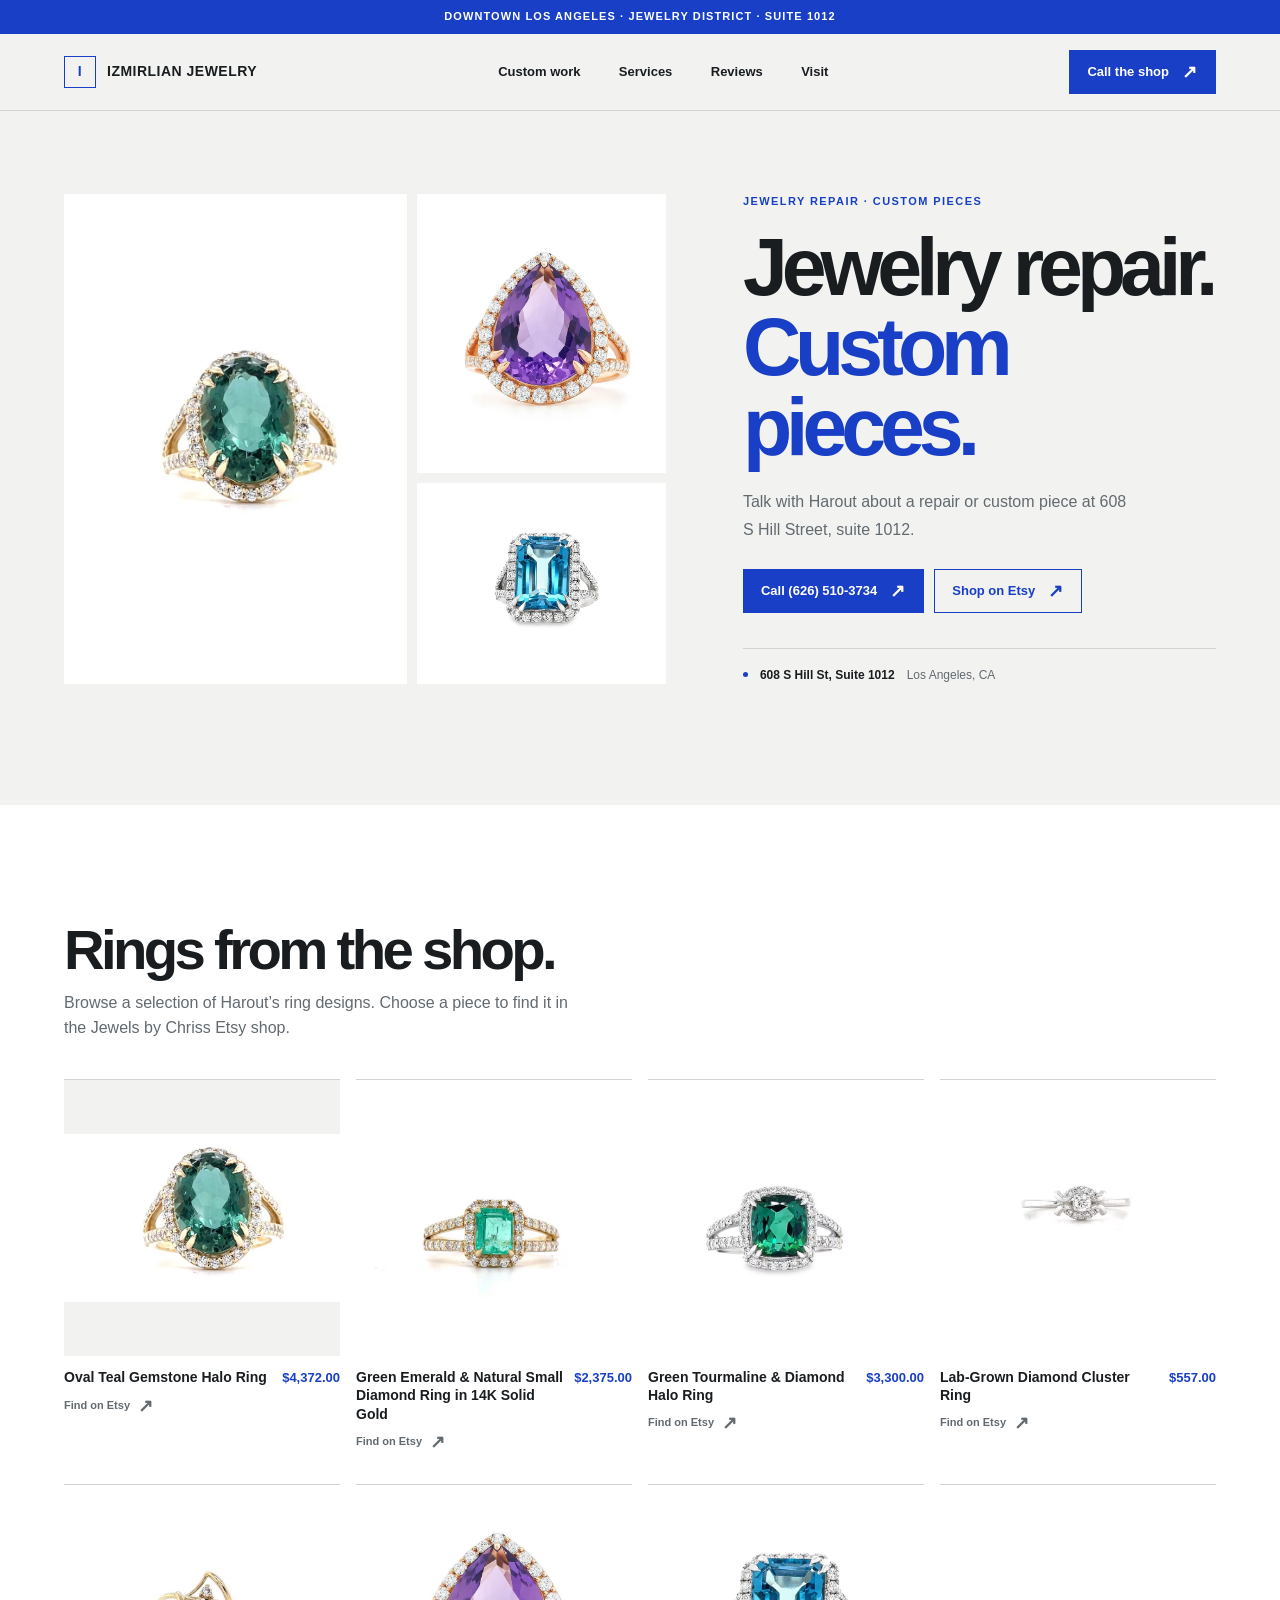
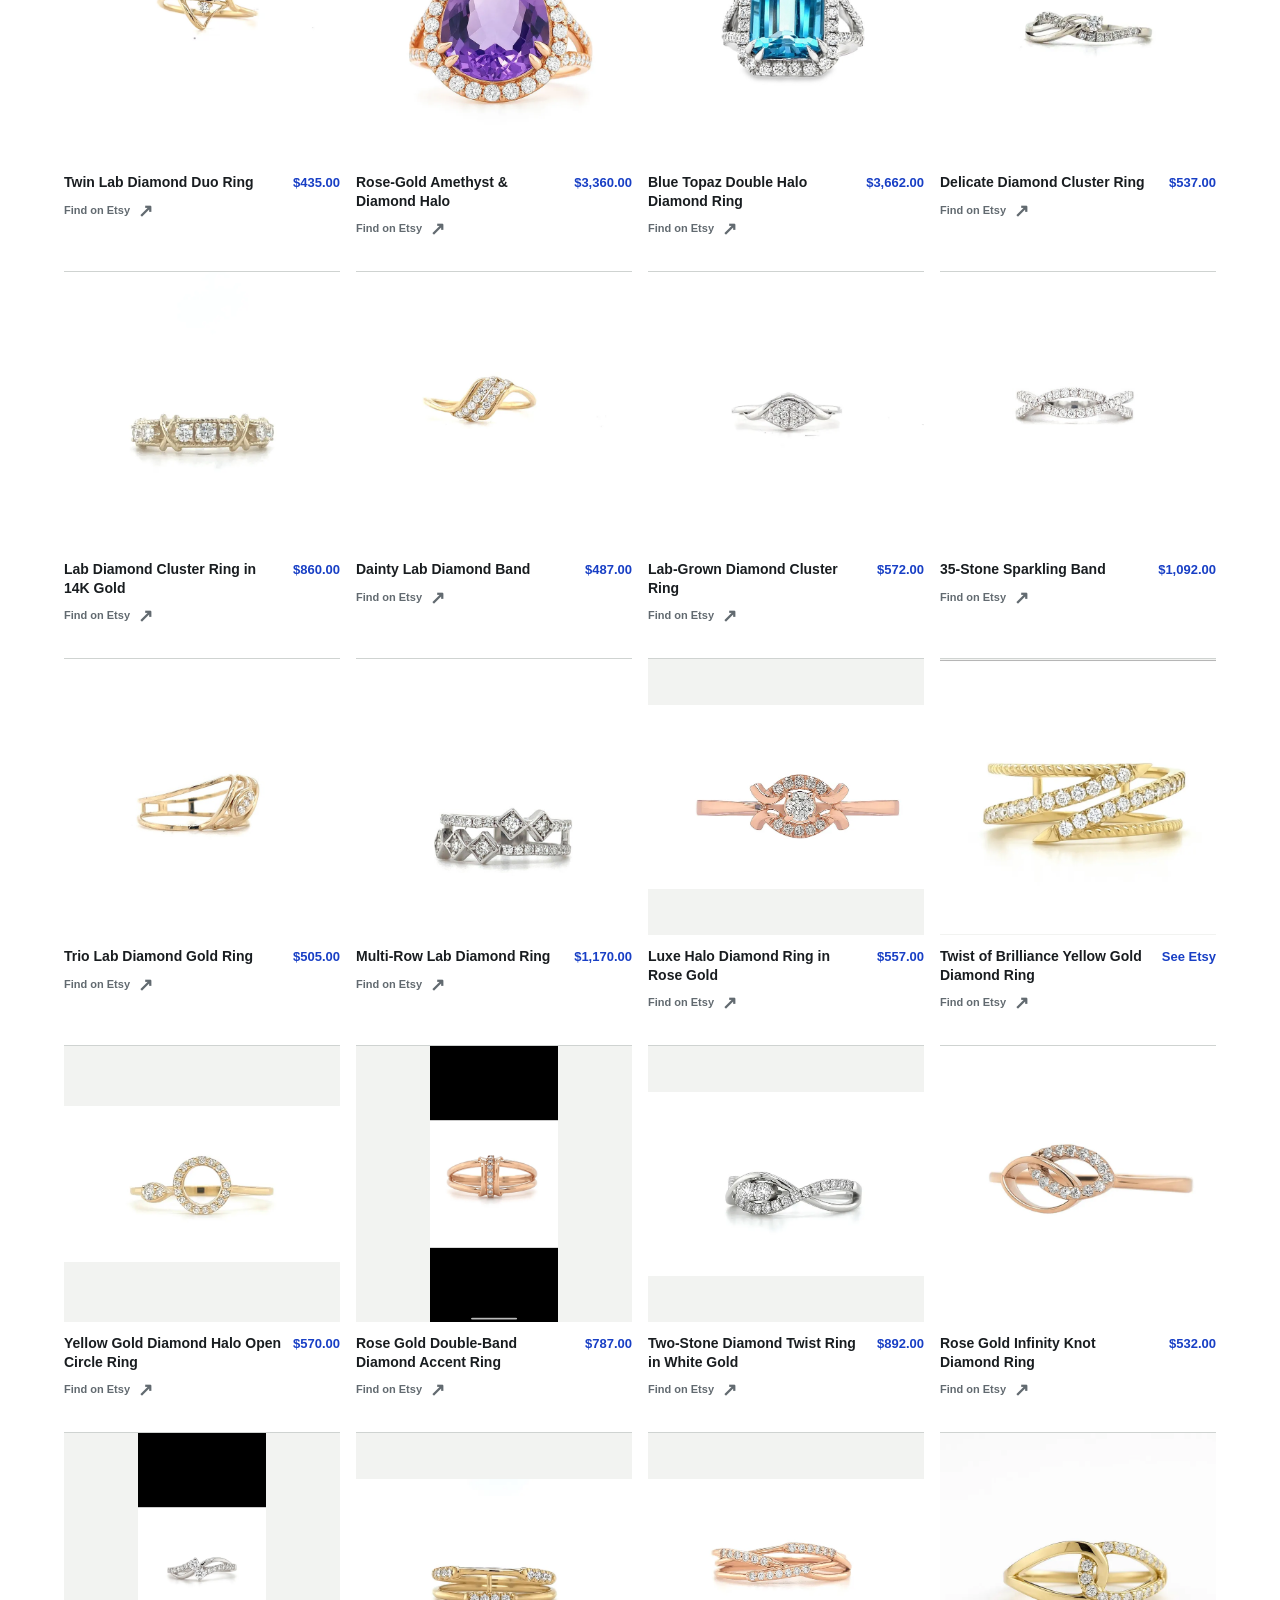
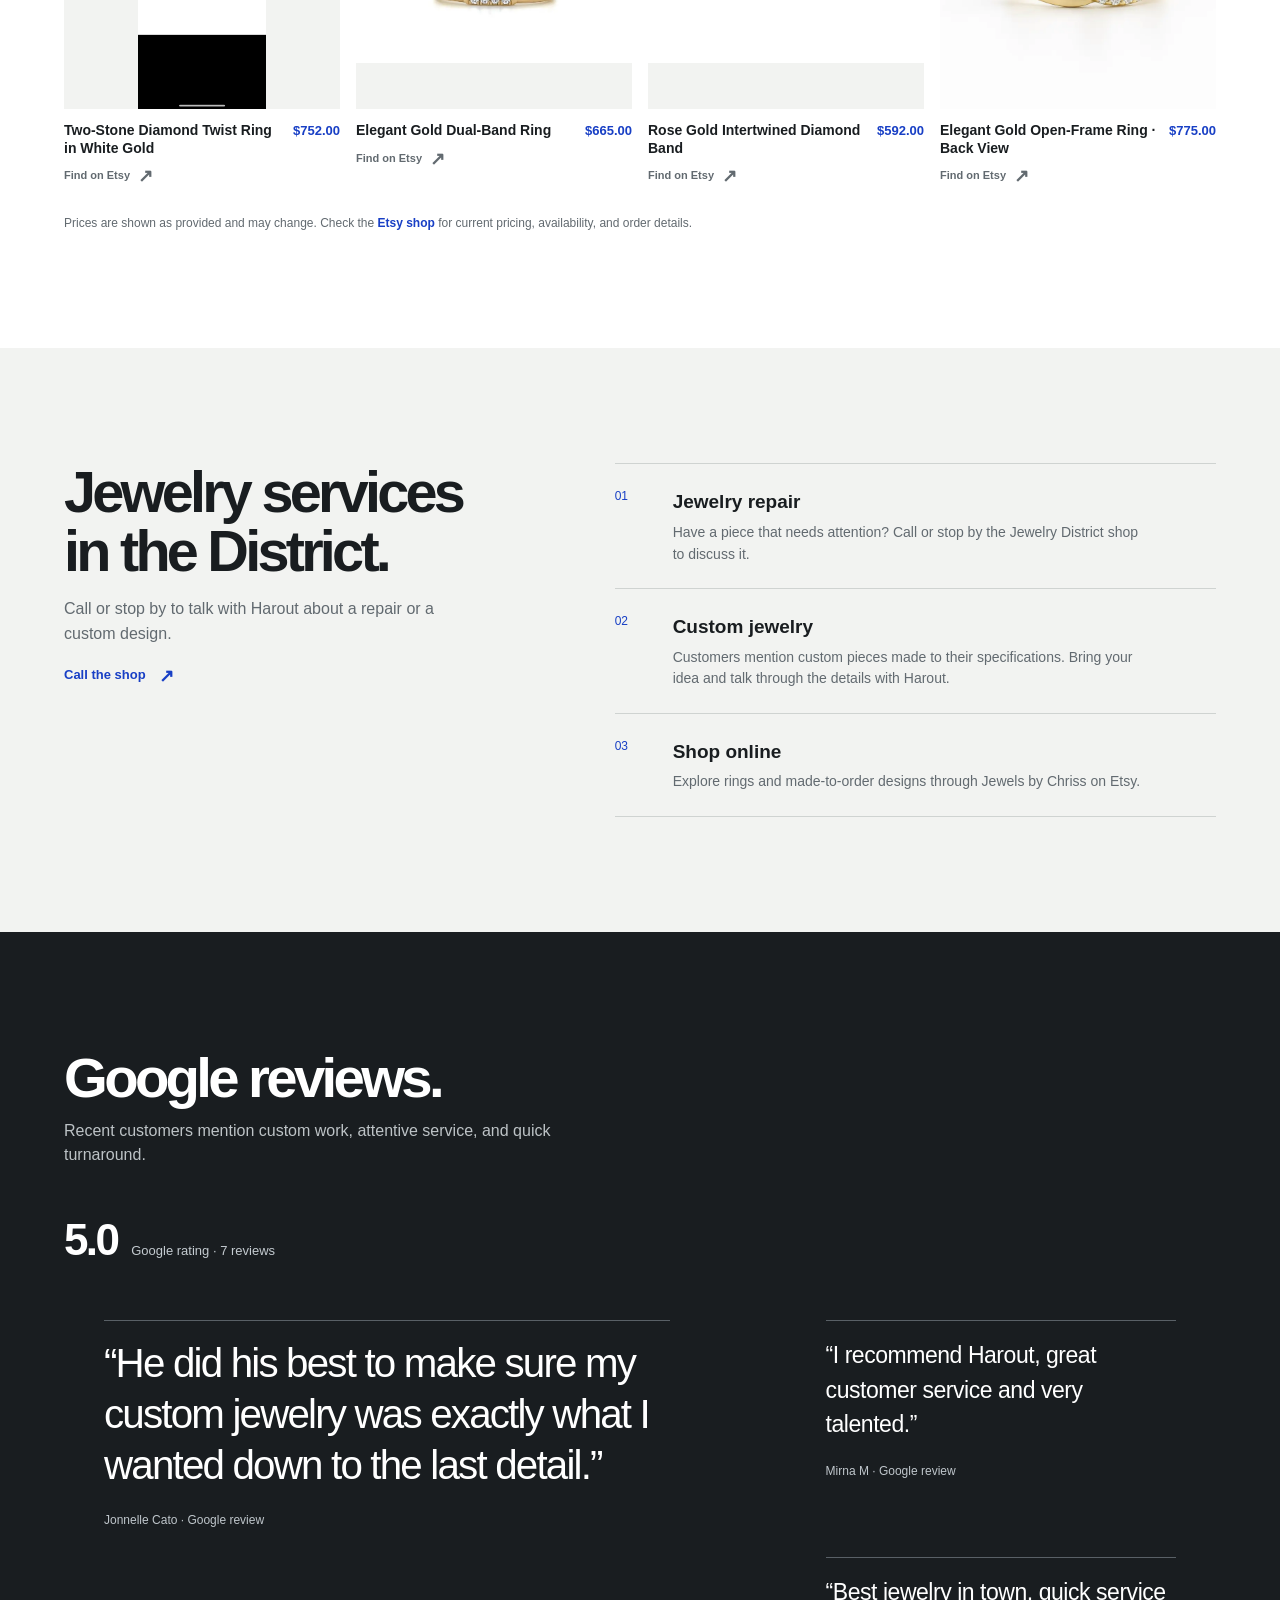
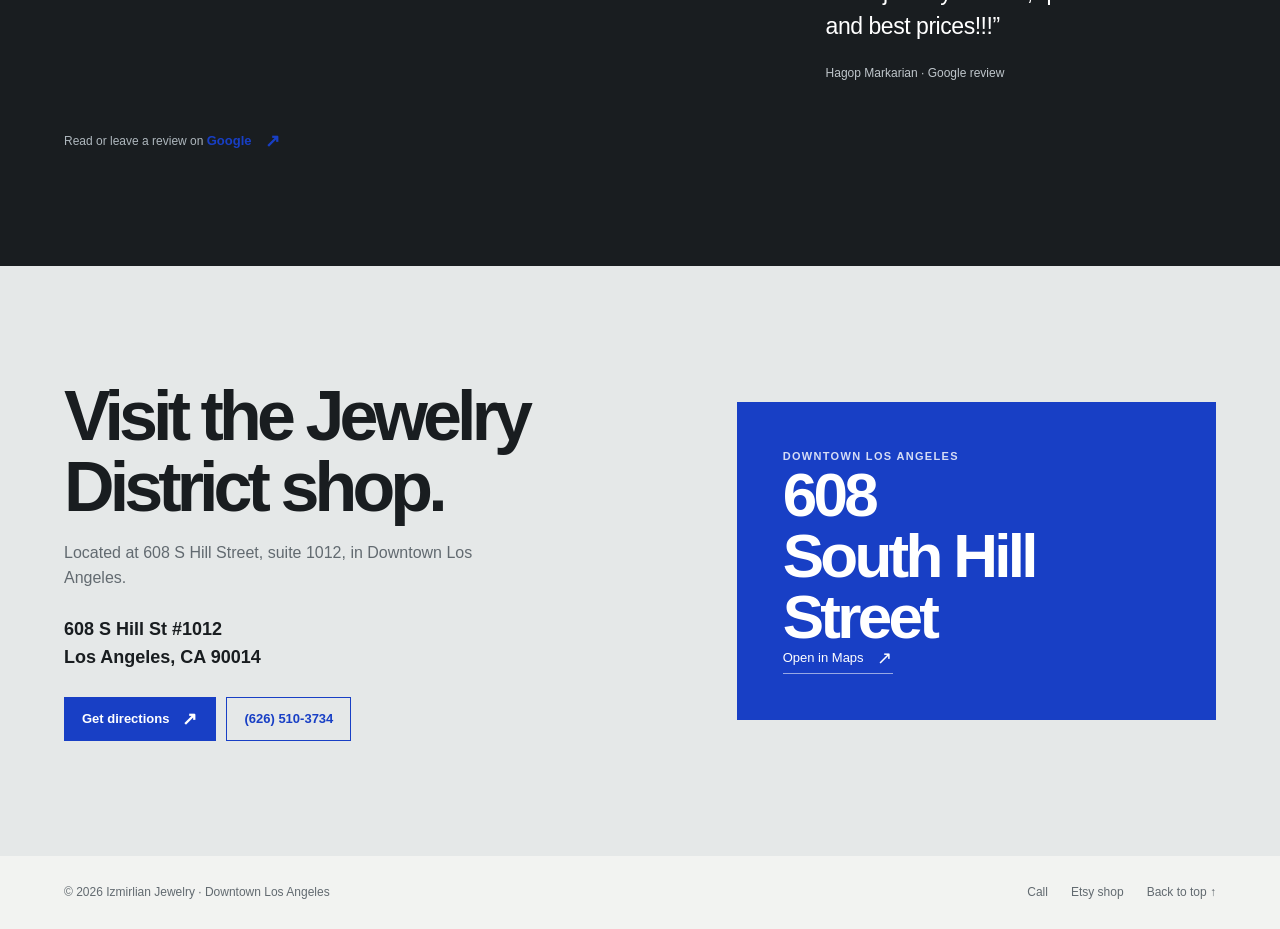
==== izmirlian-jewelry-github/index.html @ 0fe2a235 "Add files via upload" ====
<!doctype html>
<html lang="en">
<head>
  <meta charset="utf-8">
  <meta name="viewport" content="width=device-width, initial-scale=1">
  <meta name="theme-color" content="#f2f3f1">
  <meta name="description" content="Jewelry repair and custom jewelry by Izmirlian Jewelry at 608 S Hill Street in Downtown Los Angeles. Call (626) 510-3734 or shop online on Etsy.">
  <title>Izmirlian Jewelry — Downtown Los Angeles</title>
  <style>
    :root {
      color-scheme: light;
      --paper: #f2f3f1;
      --white: #fff;
      --ink: #191d20;
      --muted: #626a70;
      --line: #cfd3d1;
      --blue: #183fc5;
      --blue-dark: #102d91;
      --max: 1320px;
      --gutter: clamp(22px, 5vw, 76px);
    }
    * { box-sizing: border-box; }
    html { scroll-behavior: smooth; scroll-padding-top: 88px; }
    body { margin: 0; background: var(--paper); color: var(--ink); font: 16px/1.55 "Avenir Next", Avenir, "Segoe UI", Arial, sans-serif; -webkit-font-smoothing: antialiased; }
    img { display: block; max-width: 100%; }
    a { color: inherit; text-decoration: none; }
    a:hover { color: var(--blue); }
    :focus-visible { outline: 2px solid var(--blue); outline-offset: 4px; }
    .wrap { width: min(var(--max), calc(100% - var(--gutter) * 2)); margin-inline: auto; }
    .skip { position: absolute; z-index: 20; top: 8px; left: 8px; padding: 10px 14px; transform: translateY(-150%); background: var(--ink); color: var(--white); }
    .skip:focus { transform: translateY(0); }
    .notice { min-height: 34px; display: flex; align-items: center; justify-content: center; padding: 5px 16px; background: var(--blue); color: var(--white); text-align: center; font-size: 11px; font-weight: 650; letter-spacing: .1em; text-transform: uppercase; }
    header { position: sticky; z-index: 10; top: 0; background: rgb(242 243 241 / 96%); backdrop-filter: blur(10px); border-bottom: 1px solid var(--line); }
    .nav { min-height: 76px; display: flex; align-items: center; justify-content: space-between; gap: 24px; }
    .wordmark { display: flex; align-items: center; gap: 11px; font-size: 14px; font-weight: 750; letter-spacing: .035em; }
    .mark { width: 32px; height: 32px; display: grid; place-items: center; border: 1px solid var(--blue); color: var(--blue); font-size: 14px; font-weight: 600; }
    nav { display: flex; align-items: center; gap: clamp(18px, 3vw, 40px); font-size: 13px; font-weight: 550; }
    .nav-cta, .button { min-height: 44px; display: inline-flex; align-items: center; justify-content: center; gap: 12px; padding: 11px 17px; border: 1px solid var(--blue); color: var(--white); background: var(--blue); font-size: 13px; font-weight: 650; transition: background-color .16s ease, color .16s ease; }
    .nav-cta:hover, .button:hover { color: var(--white); background: var(--blue-dark); border-color: var(--blue-dark); }
    .button.light { color: var(--blue); background: transparent; }
    .button.light:hover { color: var(--white); background: var(--blue); }
    .arrow { width: 17px; height: 17px; display: inline-grid; place-items: center; font-size: 18px; line-height: 1; }
    main { overflow: clip; }
    .hero { padding-block: clamp(34px, 5vw, 72px) clamp(64px, 8vw, 112px); }
    .hero-grid { display: grid; grid-template-columns: minmax(0, 1.12fr) minmax(330px, .88fr); gap: clamp(26px, 6vw, 86px); align-items: center; }
    .hero-art { min-height: 490px; position: relative; display: grid; grid-template-columns: 1.16fr .84fr; grid-template-rows: 1fr .72fr; gap: 10px; }
    .hero-art figure { min-width: 0; min-height: 0; margin: 0; overflow: hidden; background: var(--white); }
    .hero-art .hero-main { grid-row: 1 / 3; }
    .hero-art img { width: 100%; height: 100%; object-fit: cover; }
    .hero-art img { object-fit: contain; }
    .hero-art .hero-main img { object-position: center; }
    .hero-art .detail img, .hero-art .alternate img { object-position: center; }
    .hero-copy { max-width: 510px; padding-block: 18px; }
    .eyebrow { margin: 0 0 18px; color: var(--blue); font-size: 11px; font-weight: 700; letter-spacing: .13em; text-transform: uppercase; }
    h1, h2, h3, p { margin-top: 0; }
    h1 { max-width: 520px; margin-bottom: 20px; font-size: clamp(47px, 6.3vw, 86px); font-weight: 620; letter-spacing: -.075em; line-height: .99; }
    h1 span { color: var(--blue); }
    .hero-copy > p:not(.eyebrow) { max-width: 390px; margin-bottom: 25px; color: var(--muted); font-size: 16px; line-height: 1.75; }
    .hero-actions { display: flex; flex-wrap: wrap; gap: 10px; }
    .hero-place { display: flex; align-items: center; gap: 12px; margin-top: 35px; padding-top: 17px; border-top: 1px solid var(--line); color: var(--muted); font-size: 12px; }
    .hero-place strong { color: var(--ink); font-weight: 650; }
    .hero-place .dot { width: 5px; height: 5px; flex: 0 0 5px; border-radius: 50%; background: var(--blue); }
    section { padding-block: clamp(68px, 9vw, 120px); }
    .work { background: var(--white); }
    .section-heading { max-width: 720px; margin-bottom: 38px; }
    .section-heading h2 { margin-bottom: 12px; font-size: clamp(34px, 4.4vw, 58px); font-weight: 600; letter-spacing: -.065em; line-height: 1.05; }
    .section-heading p { max-width: 510px; margin: 0; color: var(--muted); }
    .product-grid { display: grid; grid-template-columns: repeat(4, minmax(0, 1fr)); column-gap: 16px; row-gap: 34px; }
    .product-card { min-width: 0; display: flex; flex-direction: column; border-top: 1px solid var(--line); }
    .product-photo { display: block; aspect-ratio: 1; overflow: hidden; background: var(--paper); }
    .product-photo img { width: 100%; height: 100%; object-fit: contain; transition: transform .22s ease; }
    .product-card:hover .product-photo img { transform: scale(1.035); }
    .product-meta { display: flex; align-items: flex-start; justify-content: space-between; gap: 10px; padding-top: 12px; }
    .product-name { max-width: 250px; margin: 0; font-size: 14px; font-weight: 620; line-height: 1.35; }
    .product-price { flex: 0 0 auto; color: var(--blue); font-size: 13px; font-weight: 700; font-variant-numeric: tabular-nums; }
    .product-link { display: inline-flex; align-items: center; gap: 7px; align-self: flex-start; margin-top: 9px; color: var(--muted); font-size: 11px; font-weight: 650; }
    .product-link:hover { color: var(--blue); }
    .catalog-note { margin: 30px 0 0; color: var(--muted); font-size: 12px; }
    .catalog-note a { color: var(--blue); font-weight: 650; }
    .text-arrow { display: inline-flex; align-items: center; gap: 12px; color: var(--blue); font-size: 13px; font-weight: 700; }
    .text-arrow:hover { color: var(--blue-dark); }
    .services { display: grid; grid-template-columns: .84fr 1.16fr; gap: clamp(38px, 9vw, 130px); }
    .services h2 { max-width: 430px; margin-bottom: 16px; font-size: clamp(36px, 4.5vw, 60px); font-weight: 600; letter-spacing: -.065em; line-height: 1.02; }
    .services-intro p { max-width: 390px; color: var(--muted); }
    .service-rows { border-top: 1px solid var(--line); }
    .service-row { display: grid; grid-template-columns: 38px 1fr; gap: 20px; padding: 23px 0; border-bottom: 1px solid var(--line); }
    .service-row .index { color: var(--blue); font-variant-numeric: tabular-nums; font-size: 12px; }
    .service-row h3 { margin-bottom: 5px; font-size: 19px; font-weight: 650; }
    .service-row p { max-width: 480px; margin: 0; color: var(--muted); font-size: 14px; }
    .reviews { color: var(--white); background: var(--ink); }
    .reviews .section-heading h2 { max-width: 540px; }
    .reviews .section-heading p { color: #bdc3c6; }
    .rating { display: flex; align-items: baseline; gap: 14px; margin-bottom: 30px; }
    .rating strong { color: #fff; font-size: 44px; font-weight: 600; letter-spacing: -.06em; }
    .rating span { color: #c4cbd0; font-size: 13px; }
    .review-grid { display: grid; grid-template-columns: 1.2fr .8fr; gap: 42px 76px; }
    .review { padding-top: 17px; border-top: 1px solid #596066; }
    .review:first-child { grid-row: span 2; }
    .review blockquote { margin: 0 0 16px; font-size: clamp(18px, 2vw, 23px); letter-spacing: -.02em; line-height: 1.5; }
    .review:first-child blockquote { max-width: 600px; font-size: clamp(24px, 3.15vw, 42px); letter-spacing: -.045em; line-height: 1.26; }
    .review cite { color: #bfc6cb; font-size: 12px; font-style: normal; }
    .review-source { margin: 30px 0 0; color: #aeb7bd; font-size: 12px; }
    .visit { background: #e5e8e8; }
    .visit-grid { display: grid; grid-template-columns: 1fr .88fr; gap: clamp(40px, 10vw, 140px); align-items: center; }
    .visit h2 { max-width: 520px; margin-bottom: 19px; font-size: clamp(38px, 5.5vw, 70px); font-weight: 600; letter-spacing: -.07em; line-height: 1.01; }
    .visit p { max-width: 420px; color: var(--muted); }
    address { margin: 25px 0; font-size: 18px; font-style: normal; font-weight: 620; line-height: 1.55; }
    .visit-links { display: flex; flex-wrap: wrap; gap: 10px; }
    .address-art { min-height: 300px; display: flex; flex-direction: column; justify-content: space-between; padding: clamp(25px, 4vw, 46px); color: var(--white); background: var(--blue); }
    .address-art .street { margin: 0; color: rgb(255 255 255 / 82%); font-size: 11px; font-weight: 650; letter-spacing: .12em; text-transform: uppercase; }
    .address-art strong { display: block; max-width: 380px; font-size: clamp(38px, 5vw, 62px); font-weight: 560; letter-spacing: -.06em; line-height: .98; }
    .address-art a { align-self: flex-start; display: inline-flex; gap: 12px; align-items: center; padding-bottom: 5px; border-bottom: 1px solid rgb(255 255 255 / 55%); font-size: 13px; }
    footer { padding-block: 27px calc(27px + env(safe-area-inset-bottom)); color: var(--muted); font-size: 12px; }
    .footer-row { display: flex; align-items: center; justify-content: space-between; gap: 20px; }
    .footer-row p { margin: 0; }
    .footer-links { display: flex; gap: 23px; }
    .mobilebar { display: none; }
    @media (max-width: 850px) {
      .hero-grid { grid-template-columns: 1fr .86fr; gap: 28px; }
      .hero-art { min-height: 420px; }
      .product-grid { grid-template-columns: repeat(3, minmax(0, 1fr)); gap: 27px 13px; }
      .review-grid { gap: 32px; }
    }
    @media (max-width: 680px) {
      html { scroll-padding-top: 68px; }
      .notice { min-height: 31px; font-size: 9px; letter-spacing: .08em; }
      .nav { min-height: 64px; }
      nav { display: none; }
      .nav-cta { min-height: 40px; padding: 9px 12px; font-size: 12px; }
      .hero { padding-top: 25px; padding-bottom: 68px; }
      .hero-grid { grid-template-columns: 1fr; gap: 27px; }
      .hero-art { min-height: 390px; order: 2; }
      .hero-copy { max-width: none; order: 1; padding: 0; }
      .eyebrow { margin-bottom: 13px; }
      h1 { max-width: 500px; margin-bottom: 14px; font-size: clamp(46px, 12vw, 68px); }
      .hero-copy > p:not(.eyebrow) { margin-bottom: 18px; font-size: 15px; }
      .hero-place { margin-top: 22px; }
      section { padding-block: 67px; }
      .section-heading { margin-bottom: 27px; }
      .section-heading h2 { font-size: 38px; }
      .product-grid { grid-template-columns: repeat(2, minmax(0, 1fr)); gap: 24px 10px; }
      .product-name { font-size: 12px; }
      .product-price { font-size: 12px; }
      .services, .visit-grid { grid-template-columns: 1fr; gap: 28px; }
      .services h2 { font-size: 42px; }
      .service-row { padding-block: 18px; }
      .review-grid { grid-template-columns: 1fr; gap: 24px; }
      .review:first-child { grid-row: auto; }
      .review:first-child blockquote { font-size: 30px; }
      .rating { margin-bottom: 23px; }
      .address-art { min-height: 245px; }
      .address-art strong { font-size: 46px; }
      .footer-row { align-items: flex-start; flex-direction: column; gap: 16px; }
      .mobilebar { position: fixed; z-index: 15; right: 0; bottom: 0; left: 0; display: grid; grid-template-columns: 1fr 1fr; gap: 8px; padding: 9px 12px calc(9px + env(safe-area-inset-bottom)); border-top: 1px solid var(--line); background: var(--paper); }
      .mobilebar .button { width: 100%; min-height: 44px; padding: 9px 10px; }
      footer { padding-bottom: 91px; }
    }
    @media (prefers-reduced-motion: reduce) {
      html { scroll-behavior: auto; }
      *, *::before, *::after { scroll-behavior: auto !important; transition-duration: .01ms !important; }
    }
  </style>
</head>
<body>
  <a class="skip" href="#main">Skip to content</a>
  <div class="notice">Downtown Los Angeles · Jewelry District · Suite 1012</div>
  <header>
    <div class="wrap nav">
      <a class="wordmark" href="#top" aria-label="Izmirlian Jewelry home"><span class="mark" aria-hidden="true">I</span><span>IZMIRLIAN JEWELRY</span></a>
      <nav aria-label="Main navigation"><a href="#work">Custom work</a><a href="#services">Services</a><a href="#reviews">Reviews</a><a href="#visit">Visit</a></nav>
      <a class="nav-cta" href="tel:+16265103734">Call the shop <span class="arrow" aria-hidden="true">↗</span></a>
    </div>
  </header>
  <main id="main">
    <div id="top"></div>
    <section class="hero" aria-labelledby="hero-title">
      <div class="wrap hero-grid">
        <div class="hero-art" aria-label="Selected rings from the shop">
          <figure class="hero-main"><img src="assets/products/01-oval-teal-gemstone-halo-ring.avif" alt="Oval teal gemstone halo ring" fetchpriority="high"></figure>
          <figure class="detail"><img src="assets/products/06-rose-gold-amethyst-diamond-halo.webp" alt="Rose-gold amethyst and diamond halo ring" loading="lazy"></figure>
          <figure class="alternate"><img src="assets/products/07-blue-topaz-double-halo-diamond-ring.jpg" alt="Blue topaz double halo diamond ring in 14K gold" loading="lazy"></figure>
        </div>
        <div class="hero-copy">
          <p class="eyebrow">Jewelry repair · Custom pieces</p>
          <h1 id="hero-title">Jewelry repair.<br><span>Custom pieces.</span></h1>
          <p>Talk with Harout about a repair or custom piece at 608 S Hill Street, suite 1012.</p>
          <div class="hero-actions"><a class="button" href="tel:+16265103734">Call (626) 510-3734 <span class="arrow" aria-hidden="true">↗</span></a><a class="button light" href="https://www.etsy.com/shop/jewelsbychriss/?etsrc=sdt" target="_blank" rel="noopener">Shop on Etsy <span class="arrow" aria-hidden="true">↗</span></a></div>
          <div class="hero-place"><span class="dot" aria-hidden="true"></span><strong>608 S Hill St, Suite 1012</strong><span>Los Angeles, CA</span></div>
        </div>
      </div>
    </section>
    <section class="work" id="work" aria-labelledby="work-title">
      <div class="wrap">
        <div class="section-heading"><h2 id="work-title">Rings from the shop.</h2><p>Browse a selection of Harout’s ring designs. Choose a piece to find it in the Jewels by Chriss Etsy shop.</p></div>
        <div class="product-grid">
          <article class="product-card"><a class="product-photo" href="https://www.etsy.com/shop/jewelsbychriss?search_query=Oval+Teal+Gemstone+Halo+Ring" target="_blank" rel="noopener"><img src="assets/products/01-oval-teal-gemstone-halo-ring.avif" alt="Oval teal gemstone halo ring" loading="lazy"></a><div class="product-meta"><h3 class="product-name">Oval Teal Gemstone Halo Ring</h3><span class="product-price">$4,372.00</span></div><a class="product-link" href="https://www.etsy.com/shop/jewelsbychriss?search_query=Oval+Teal+Gemstone+Halo+Ring" target="_blank" rel="noopener">Find on Etsy <span class="arrow" aria-hidden="true">↗</span></a></article>
          <article class="product-card"><a class="product-photo" href="https://www.etsy.com/shop/jewelsbychriss?search_query=Green+Emerald+Natural+Diamond+14K+Solid+Gold" target="_blank" rel="noopener"><img src="assets/products/02-green-emerald-natural-diamond-ring.avif" alt="Green emerald and natural small diamond ring in 14K solid gold" loading="lazy"></a><div class="product-meta"><h3 class="product-name">Green Emerald &amp; Natural Small Diamond Ring in 14K Solid Gold</h3><span class="product-price">$2,375.00</span></div><a class="product-link" href="https://www.etsy.com/shop/jewelsbychriss?search_query=Green+Emerald+Natural+Diamond+14K+Solid+Gold" target="_blank" rel="noopener">Find on Etsy <span class="arrow" aria-hidden="true">↗</span></a></article>
          <article class="product-card"><a class="product-photo" href="https://www.etsy.com/shop/jewelsbychriss?search_query=Green+Tourmaline+Diamond+Halo+14K+Gold" target="_blank" rel="noopener"><img src="assets/products/03-green-tourmaline-diamond-halo-ring.avif" alt="Green tourmaline and diamond halo ring in 14K gold" loading="lazy"></a><div class="product-meta"><h3 class="product-name">Green Tourmaline &amp; Diamond Halo Ring</h3><span class="product-price">$3,300.00</span></div><a class="product-link" href="https://www.etsy.com/shop/jewelsbychriss?search_query=Green+Tourmaline+Diamond+Halo+14K+Gold" target="_blank" rel="noopener">Find on Etsy <span class="arrow" aria-hidden="true">↗</span></a></article>
          <article class="product-card"><a class="product-photo" href="https://www.etsy.com/shop/jewelsbychriss?search_query=Lab-Grown+Diamond+Cluster+Ring+White+Gold+557" target="_blank" rel="noopener"><img src="assets/products/04-lab-grown-cluster-white-gold-557.avif" alt="Lab-grown diamond cluster ring in 14K white gold" loading="lazy"></a><div class="product-meta"><h3 class="product-name">Lab-Grown Diamond Cluster Ring</h3><span class="product-price">$557.00</span></div><a class="product-link" href="https://www.etsy.com/shop/jewelsbychriss?search_query=Lab-Grown+Diamond+Cluster+Ring+White+Gold+557" target="_blank" rel="noopener">Find on Etsy <span class="arrow" aria-hidden="true">↗</span></a></article>
          <article class="product-card"><a class="product-photo" href="https://www.etsy.com/shop/jewelsbychriss?search_query=Twin+Lab+Diamond+Duo+Ring" target="_blank" rel="noopener"><img src="assets/products/05-twin-lab-diamond-duo-ring.avif" alt="Twin lab diamond duo ring" loading="lazy"></a><div class="product-meta"><h3 class="product-name">Twin Lab Diamond Duo Ring</h3><span class="product-price">$435.00</span></div><a class="product-link" href="https://www.etsy.com/shop/jewelsbychriss?search_query=Twin+Lab+Diamond+Duo+Ring" target="_blank" rel="noopener">Find on Etsy <span class="arrow" aria-hidden="true">↗</span></a></article>
          <article class="product-card"><a class="product-photo" href="https://www.etsy.com/shop/jewelsbychriss?search_query=Rose+Gold+Amethyst+Diamond+Halo+Ring" target="_blank" rel="noopener"><img src="assets/products/06-rose-gold-amethyst-diamond-halo.webp" alt="14K rose-gold amethyst and diamond halo ring" loading="lazy"></a><div class="product-meta"><h3 class="product-name">Rose-Gold Amethyst &amp; Diamond Halo</h3><span class="product-price">$3,360.00</span></div><a class="product-link" href="https://www.etsy.com/shop/jewelsbychriss?search_query=Rose+Gold+Amethyst+Diamond+Halo+Ring" target="_blank" rel="noopener">Find on Etsy <span class="arrow" aria-hidden="true">↗</span></a></article>
          <article class="product-card"><a class="product-photo" href="https://www.etsy.com/shop/jewelsbychriss?search_query=Blue+Topaz+Double+Halo+Diamond+Ring+14K+Gold" target="_blank" rel="noopener"><img src="assets/products/07-blue-topaz-double-halo-diamond-ring.jpg" alt="Blue topaz double halo diamond ring in 14K gold" loading="lazy"></a><div class="product-meta"><h3 class="product-name">Blue Topaz Double Halo Diamond Ring</h3><span class="product-price">$3,662.00</span></div><a class="product-link" href="https://www.etsy.com/shop/jewelsbychriss?search_query=Blue+Topaz+Double+Halo+Diamond+Ring+14K+Gold" target="_blank" rel="noopener">Find on Etsy <span class="arrow" aria-hidden="true">↗</span></a></article>
          <article class="product-card"><a class="product-photo" href="https://www.etsy.com/shop/jewelsbychriss?search_query=Delicate+Diamond+Cluster+Ring+14K+White+Gold" target="_blank" rel="noopener"><img src="assets/products/08-delicate-diamond-cluster-white-gold.webp" alt="Delicate diamond cluster ring in 14K white gold" loading="lazy"></a><div class="product-meta"><h3 class="product-name">Delicate Diamond Cluster Ring</h3><span class="product-price">$537.00</span></div><a class="product-link" href="https://www.etsy.com/shop/jewelsbychriss?search_query=Delicate+Diamond+Cluster+Ring+14K+White+Gold" target="_blank" rel="noopener">Find on Etsy <span class="arrow" aria-hidden="true">↗</span></a></article>
          <article class="product-card"><a class="product-photo" href="https://www.etsy.com/shop/jewelsbychriss?search_query=Lab+Diamond+Cluster+Ring+14K+Gold+860" target="_blank" rel="noopener"><img src="assets/products/09-lab-diamond-cluster-14k-gold.webp" alt="Lab diamond cluster ring in 14K gold" loading="lazy"></a><div class="product-meta"><h3 class="product-name">Lab Diamond Cluster Ring in 14K Gold</h3><span class="product-price">$860.00</span></div><a class="product-link" href="https://www.etsy.com/shop/jewelsbychriss?search_query=Lab+Diamond+Cluster+Ring+14K+Gold+860" target="_blank" rel="noopener">Find on Etsy <span class="arrow" aria-hidden="true">↗</span></a></article>
          <article class="product-card"><a class="product-photo" href="https://www.etsy.com/shop/jewelsbychriss?search_query=Dainty+Lab+Diamond+Band+14K+Gold" target="_blank" rel="noopener"><img src="assets/products/10-dainty-lab-diamond-band.webp" alt="Dainty lab diamond band in 14K gold" loading="lazy"></a><div class="product-meta"><h3 class="product-name">Dainty Lab Diamond Band</h3><span class="product-price">$487.00</span></div><a class="product-link" href="https://www.etsy.com/shop/jewelsbychriss?search_query=Dainty+Lab+Diamond+Band+14K+Gold" target="_blank" rel="noopener">Find on Etsy <span class="arrow" aria-hidden="true">↗</span></a></article>
          <article class="product-card"><a class="product-photo" href="https://www.etsy.com/shop/jewelsbychriss?search_query=Lab-Grown+Diamond+Cluster+Ring+White+Gold+572" target="_blank" rel="noopener"><img src="assets/products/11-lab-grown-cluster-white-gold-572.webp" alt="Lab-grown diamond cluster ring in 14K white gold" loading="lazy"></a><div class="product-meta"><h3 class="product-name">Lab-Grown Diamond Cluster Ring</h3><span class="product-price">$572.00</span></div><a class="product-link" href="https://www.etsy.com/shop/jewelsbychriss?search_query=Lab-Grown+Diamond+Cluster+Ring+White+Gold+572" target="_blank" rel="noopener">Find on Etsy <span class="arrow" aria-hidden="true">↗</span></a></article>
          <article class="product-card"><a class="product-photo" href="https://www.etsy.com/shop/jewelsbychriss?search_query=35-Stone+Sparkling+Band+14K+White+Gold" target="_blank" rel="noopener"><img src="assets/products/12-35-stone-sparkling-band-white-gold.jpg" alt="35-stone sparkling band in 14K white gold" loading="lazy"></a><div class="product-meta"><h3 class="product-name">35-Stone Sparkling Band</h3><span class="product-price">$1,092.00</span></div><a class="product-link" href="https://www.etsy.com/shop/jewelsbychriss?search_query=35-Stone+Sparkling+Band+14K+White+Gold" target="_blank" rel="noopener">Find on Etsy <span class="arrow" aria-hidden="true">↗</span></a></article>
          <article class="product-card"><a class="product-photo" href="https://www.etsy.com/shop/jewelsbychriss?search_query=Trio+Lab+Diamond+Gold+Ring" target="_blank" rel="noopener"><img src="assets/products/13-trio-lab-diamond-gold-ring.jpg" alt="Trio lab diamond gold ring" loading="lazy"></a><div class="product-meta"><h3 class="product-name">Trio Lab Diamond Gold Ring</h3><span class="product-price">$505.00</span></div><a class="product-link" href="https://www.etsy.com/shop/jewelsbychriss?search_query=Trio+Lab+Diamond+Gold+Ring" target="_blank" rel="noopener">Find on Etsy <span class="arrow" aria-hidden="true">↗</span></a></article>
          <article class="product-card"><a class="product-photo" href="https://www.etsy.com/shop/jewelsbychriss?search_query=Multi-Row+Lab+Diamond+Ring+14K+White+Gold" target="_blank" rel="noopener"><img src="assets/products/14-multi-row-lab-diamond-white-gold.jpg" alt="Multi-row lab diamond ring in 14K white gold" loading="lazy"></a><div class="product-meta"><h3 class="product-name">Multi-Row Lab Diamond Ring</h3><span class="product-price">$1,170.00</span></div><a class="product-link" href="https://www.etsy.com/shop/jewelsbychriss?search_query=Multi-Row+Lab+Diamond+Ring+14K+White+Gold" target="_blank" rel="noopener">Find on Etsy <span class="arrow" aria-hidden="true">↗</span></a></article>
          <article class="product-card"><a class="product-photo" href="https://www.etsy.com/shop/jewelsbychriss?search_query=Luxe+Halo+Diamond+Ring+Rose+Gold" target="_blank" rel="noopener"><img src="assets/products/15-luxe-halo-diamond-rose-gold.webp" alt="Luxe halo diamond ring in rose gold" loading="lazy"></a><div class="product-meta"><h3 class="product-name">Luxe Halo Diamond Ring in Rose Gold</h3><span class="product-price">$557.00</span></div><a class="product-link" href="https://www.etsy.com/shop/jewelsbychriss?search_query=Luxe+Halo+Diamond+Ring+Rose+Gold" target="_blank" rel="noopener">Find on Etsy <span class="arrow" aria-hidden="true">↗</span></a></article>
          <article class="product-card"><a class="product-photo" href="https://www.etsy.com/shop/jewelsbychriss?search_query=Twist+of+Brilliance+Yellow+Gold+Diamond+Ring" target="_blank" rel="noopener"><img src="assets/products/16-twist-of-brilliance-yellow-gold.webp" alt="Twist of Brilliance yellow gold diamond ring" loading="lazy"></a><div class="product-meta"><h3 class="product-name">Twist of Brilliance Yellow Gold Diamond Ring</h3><span class="product-price">See Etsy</span></div><a class="product-link" href="https://www.etsy.com/shop/jewelsbychriss?search_query=Twist+of+Brilliance+Yellow+Gold+Diamond+Ring" target="_blank" rel="noopener">Find on Etsy <span class="arrow" aria-hidden="true">↗</span></a></article>
          <article class="product-card"><a class="product-photo" href="https://www.etsy.com/shop/jewelsbychriss?search_query=Yellow+Gold+Diamond+Halo+Open+Circle+Ring" target="_blank" rel="noopener"><img src="assets/products/17-yellow-gold-halo-open-circle.webp" alt="Yellow gold diamond halo open circle ring" loading="lazy"></a><div class="product-meta"><h3 class="product-name">Yellow Gold Diamond Halo Open Circle Ring</h3><span class="product-price">$570.00</span></div><a class="product-link" href="https://www.etsy.com/shop/jewelsbychriss?search_query=Yellow+Gold+Diamond+Halo+Open+Circle+Ring" target="_blank" rel="noopener">Find on Etsy <span class="arrow" aria-hidden="true">↗</span></a></article>
          <article class="product-card"><a class="product-photo" href="https://www.etsy.com/shop/jewelsbychriss?search_query=Rose+Gold+Double-Band+Diamond+Accent+Ring" target="_blank" rel="noopener"><img src="assets/products/18-rose-gold-double-band-diamond-accent.webp" alt="Rose-gold double-band diamond accent ring" loading="lazy"></a><div class="product-meta"><h3 class="product-name">Rose Gold Double-Band Diamond Accent Ring</h3><span class="product-price">$787.00</span></div><a class="product-link" href="https://www.etsy.com/shop/jewelsbychriss?search_query=Rose+Gold+Double-Band+Diamond+Accent+Ring" target="_blank" rel="noopener">Find on Etsy <span class="arrow" aria-hidden="true">↗</span></a></article>
          <article class="product-card"><a class="product-photo" href="https://www.etsy.com/shop/jewelsbychriss?search_query=Two-Stone+Diamond+Twist+Ring+White+Gold" target="_blank" rel="noopener"><img src="assets/products/19-two-stone-diamond-twist-white-gold-892.webp" alt="Two-stone diamond twist ring in white gold, first listing" loading="lazy"></a><div class="product-meta"><h3 class="product-name">Two-Stone Diamond Twist Ring in White Gold</h3><span class="product-price">$892.00</span></div><a class="product-link" href="https://www.etsy.com/shop/jewelsbychriss?search_query=Two-Stone+Diamond+Twist+Ring+White+Gold" target="_blank" rel="noopener">Find on Etsy <span class="arrow" aria-hidden="true">↗</span></a></article>
          <article class="product-card"><a class="product-photo" href="https://www.etsy.com/shop/jewelsbychriss?search_query=Rose+Gold+Infinity+Knot+Diamond+Ring" target="_blank" rel="noopener"><img src="assets/products/20-rose-gold-infinity-knot-diamond-ring.webp" alt="Rose-gold infinity knot diamond ring" loading="lazy"></a><div class="product-meta"><h3 class="product-name">Rose Gold Infinity Knot Diamond Ring</h3><span class="product-price">$532.00</span></div><a class="product-link" href="https://www.etsy.com/shop/jewelsbychriss?search_query=Rose+Gold+Infinity+Knot+Diamond+Ring" target="_blank" rel="noopener">Find on Etsy <span class="arrow" aria-hidden="true">↗</span></a></article>
          <article class="product-card"><a class="product-photo" href="https://www.etsy.com/shop/jewelsbychriss?search_query=Two-Stone+Diamond+Twist+Ring+White+Gold" target="_blank" rel="noopener"><img src="assets/products/21-two-stone-diamond-twist-white-gold-752.webp" alt="Two-stone diamond twist ring in white gold, second listing" loading="lazy"></a><div class="product-meta"><h3 class="product-name">Two-Stone Diamond Twist Ring in White Gold</h3><span class="product-price">$752.00</span></div><a class="product-link" href="https://www.etsy.com/shop/jewelsbychriss?search_query=Two-Stone+Diamond+Twist+Ring+White+Gold" target="_blank" rel="noopener">Find on Etsy <span class="arrow" aria-hidden="true">↗</span></a></article>
          <article class="product-card"><a class="product-photo" href="https://www.etsy.com/shop/jewelsbychriss?search_query=Elegant+Gold+Dual-Band+Ring+Sparkling+Diamonds" target="_blank" rel="noopener"><img src="assets/products/22-elegant-gold-dual-band-ring.webp" alt="Elegant gold dual-band ring with sparkling diamonds" loading="lazy"></a><div class="product-meta"><h3 class="product-name">Elegant Gold Dual-Band Ring</h3><span class="product-price">$665.00</span></div><a class="product-link" href="https://www.etsy.com/shop/jewelsbychriss?search_query=Elegant+Gold+Dual-Band+Ring+Sparkling+Diamonds" target="_blank" rel="noopener">Find on Etsy <span class="arrow" aria-hidden="true">↗</span></a></article>
          <article class="product-card"><a class="product-photo" href="https://www.etsy.com/shop/jewelsbychriss?search_query=Rose+Gold+Intertwined+Diamond+Band+Ring" target="_blank" rel="noopener"><img src="assets/products/23-rose-gold-intertwined-diamond-band.webp" alt="Rose-gold intertwined diamond band ring" loading="lazy"></a><div class="product-meta"><h3 class="product-name">Rose Gold Intertwined Diamond Band</h3><span class="product-price">$592.00</span></div><a class="product-link" href="https://www.etsy.com/shop/jewelsbychriss?search_query=Rose+Gold+Intertwined+Diamond+Band+Ring" target="_blank" rel="noopener">Find on Etsy <span class="arrow" aria-hidden="true">↗</span></a></article>
          <article class="product-card"><a class="product-photo" href="https://www.etsy.com/shop/jewelsbychriss?search_query=Elegant+Gold+Open-Frame+Ring" target="_blank" rel="noopener"><img src="assets/products/24-elegant-gold-open-frame-ring-back.webp" alt="Elegant gold open-frame ring, back view" loading="lazy"></a><div class="product-meta"><h3 class="product-name">Elegant Gold Open-Frame Ring · Back View</h3><span class="product-price">$775.00</span></div><a class="product-link" href="https://www.etsy.com/shop/jewelsbychriss?search_query=Elegant+Gold+Open-Frame+Ring" target="_blank" rel="noopener">Find on Etsy <span class="arrow" aria-hidden="true">↗</span></a></article>
        </div>
        <p class="catalog-note">Prices are shown as provided and may change. Check the <a href="https://www.etsy.com/shop/jewelsbychriss/?etsrc=sdt" target="_blank" rel="noopener">Etsy shop</a> for current pricing, availability, and order details.</p>
      </div>
    </section>
    <section id="services" aria-labelledby="services-title">
      <div class="wrap services">
        <div class="services-intro"><h2 id="services-title">Jewelry services in the District.</h2><p>Call or stop by to talk with Harout about a repair or a custom design.</p><a class="text-arrow" href="tel:+16265103734">Call the shop <span class="arrow" aria-hidden="true">↗</span></a></div>
        <div class="service-rows">
          <article class="service-row"><span class="index">01</span><div><h3>Jewelry repair</h3><p>Have a piece that needs attention? Call or stop by the Jewelry District shop to discuss it.</p></div></article>
          <article class="service-row"><span class="index">02</span><div><h3>Custom jewelry</h3><p>Customers mention custom pieces made to their specifications. Bring your idea and talk through the details with Harout.</p></div></article>
          <article class="service-row"><span class="index">03</span><div><h3>Shop online</h3><p>Explore rings and made-to-order designs through Jewels by Chriss on Etsy.</p></div></article>
        </div>
      </div>
    </section>
    <section class="reviews" id="reviews" aria-labelledby="reviews-title">
      <div class="wrap">
        <div class="section-heading"><h2 id="reviews-title">Google reviews.</h2><p>Recent customers mention custom work, attentive service, and quick turnaround.</p></div>
        <div class="rating"><strong>5.0</strong><span>Google rating · 7 reviews</span></div>
        <div class="review-grid">
          <figure class="review"><blockquote>“He did his best to make sure my custom jewelry was exactly what I wanted down to the last detail.”</blockquote><figcaption><cite>Jonnelle Cato · Google review</cite></figcaption></figure>
          <figure class="review"><blockquote>“I recommend Harout, great customer service and very talented.”</blockquote><figcaption><cite>Mirna M · Google review</cite></figcaption></figure>
          <figure class="review"><blockquote>“Best jewelry in town, quick service and best prices!!!”</blockquote><figcaption><cite>Hagop Markarian · Google review</cite></figcaption></figure>
        </div>
        <p class="review-source">Read or leave a review on <a class="text-arrow" href="https://www.google.com/maps/search/?api=1&query=Izmirlian+Jewelry%2C+608+S+Hill+St%2C+Los+Angeles%2C+CA+90014" target="_blank" rel="noopener">Google <span class="arrow" aria-hidden="true">↗</span></a></p>
      </div>
    </section>
    <section class="visit" id="visit" aria-labelledby="visit-title">
      <div class="wrap visit-grid">
        <div><h2 id="visit-title">Visit the Jewelry District shop.</h2><p>Located at 608 S Hill Street, suite 1012, in Downtown Los Angeles.</p><address>608 S Hill St #1012<br>Los Angeles, CA 90014</address><div class="visit-links"><a class="button" href="https://www.google.com/maps/dir/?api=1&destination=608+S+Hill+St+%231012%2C+Los+Angeles%2C+CA+90014" target="_blank" rel="noopener">Get directions <span class="arrow" aria-hidden="true">↗</span></a><a class="button light" href="tel:+16265103734">(626) 510-3734</a></div></div>
        <div class="address-art"><p class="street">Downtown Los Angeles</p><strong>608<br>South Hill<br>Street</strong><a href="https://www.google.com/maps/dir/?api=1&destination=608+S+Hill+St+%231012%2C+Los+Angeles%2C+CA+90014" target="_blank" rel="noopener">Open in Maps <span class="arrow" aria-hidden="true">↗</span></a></div>
      </div>
    </section>
  </main>
  <footer><div class="wrap footer-row"><p>© <span id="year">2026</span> Izmirlian Jewelry · Downtown Los Angeles</p><div class="footer-links"><a href="tel:+16265103734">Call</a><a href="https://www.etsy.com/shop/jewelsbychriss/?etsrc=sdt" target="_blank" rel="noopener">Etsy shop</a><a href="#top">Back to top ↑</a></div></div></footer>
  <div class="mobilebar" aria-label="Quick actions"><a class="button" href="tel:+16265103734">Call the shop</a><a class="button light" href="https://www.etsy.com/shop/jewelsbychriss/?etsrc=sdt" target="_blank" rel="noopener">Shop Etsy</a></div>
</body>
</html>
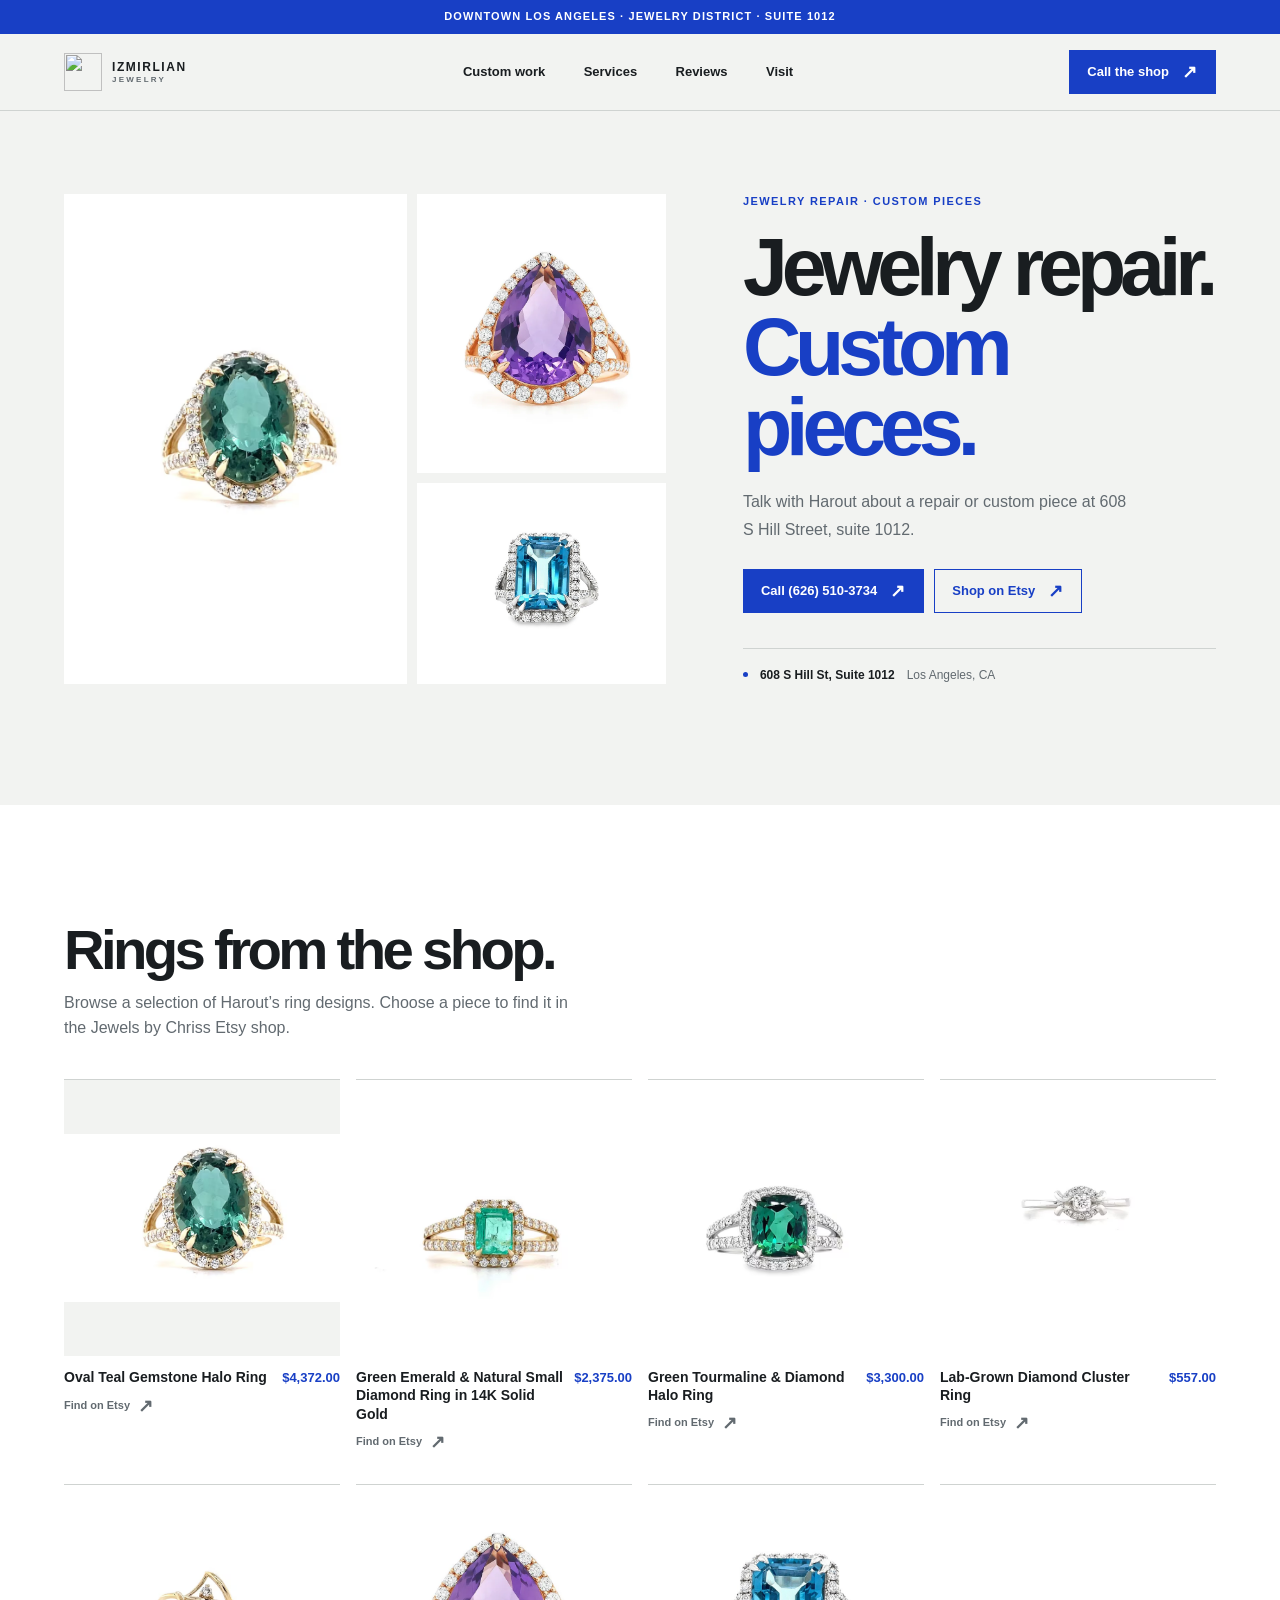
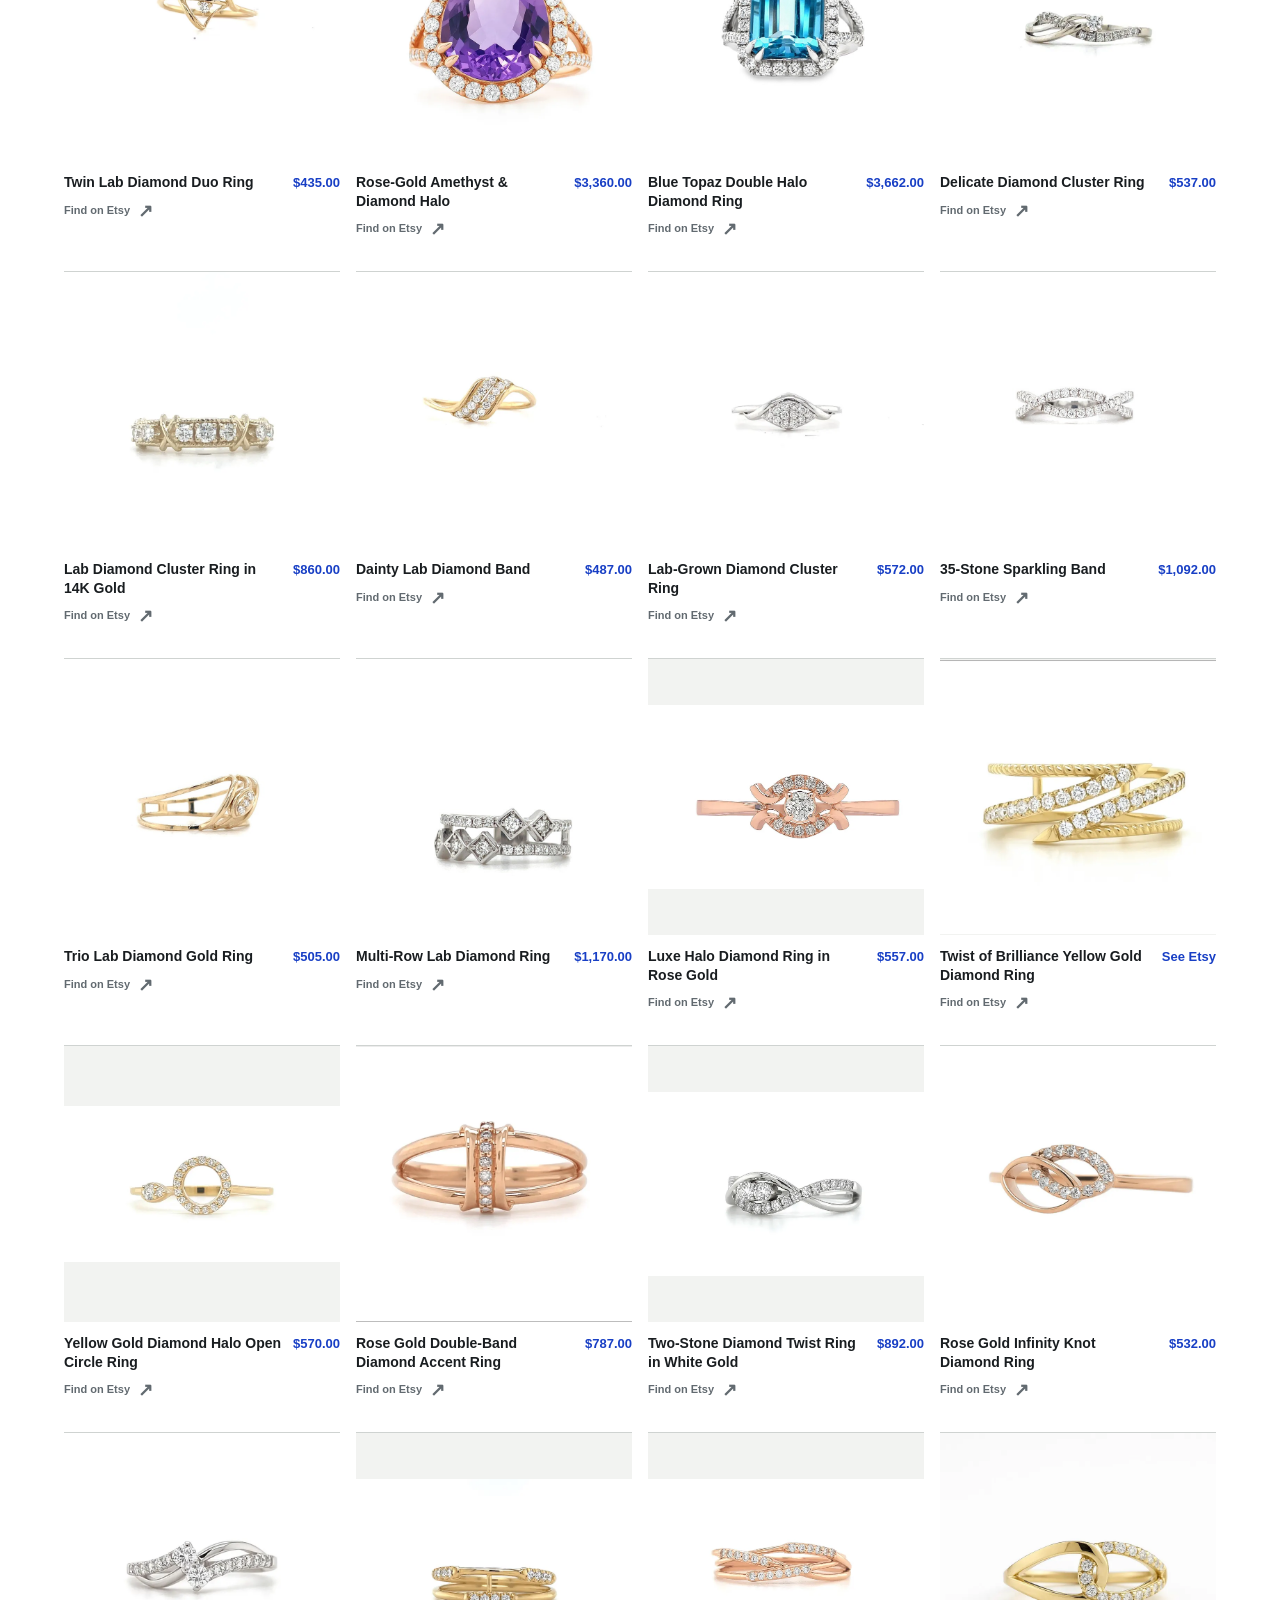
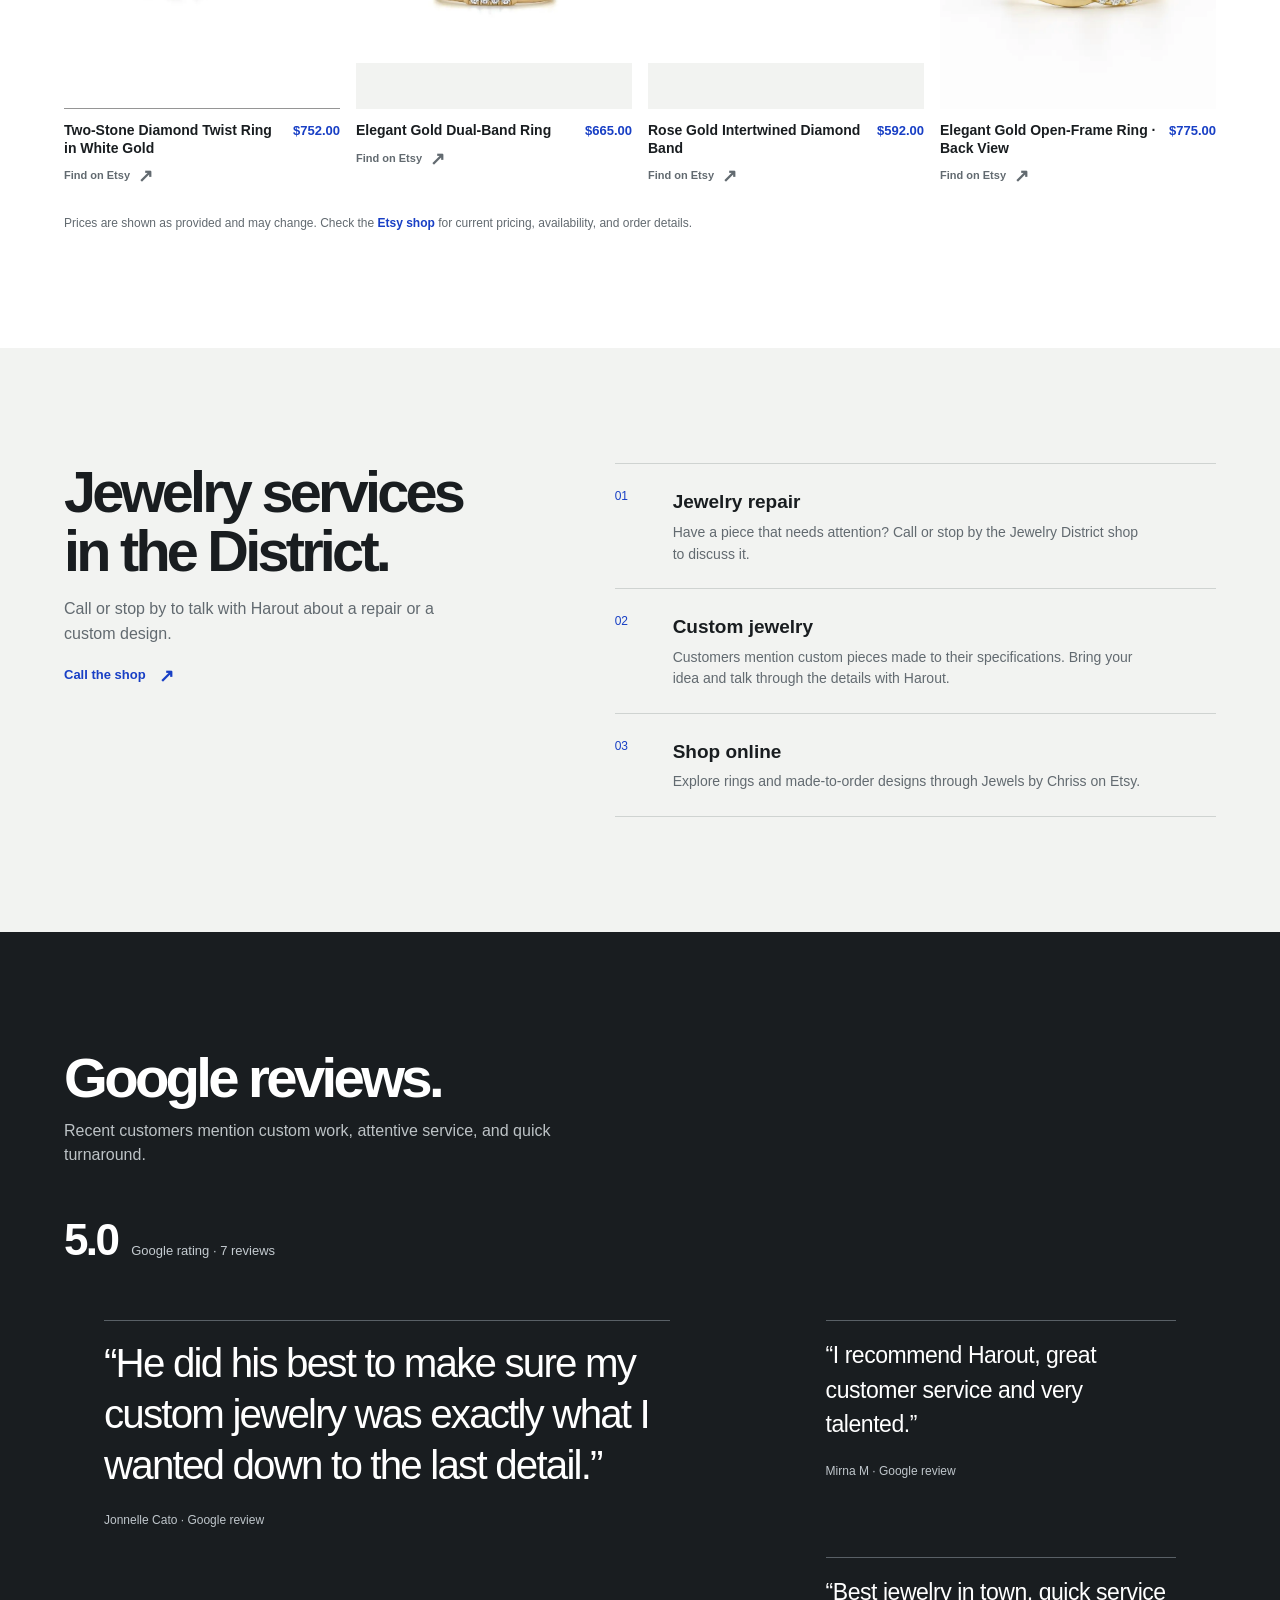
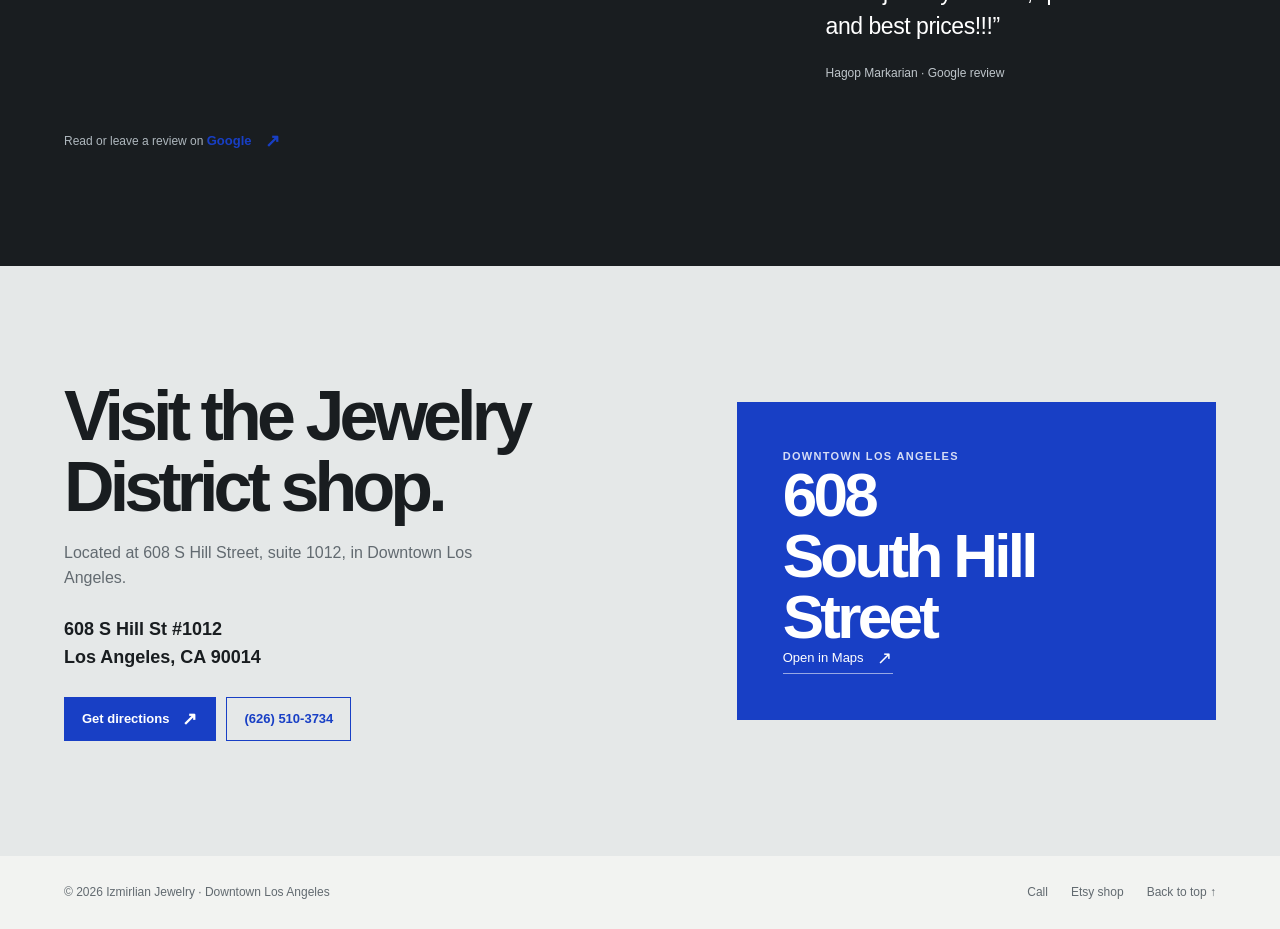
==== commit 75cd7761: "Refine logo and product image crops" ====
--- a/izmirlian-jewelry-github/index.html
+++ b/izmirlian-jewelry-github/index.html
@@ -32,8 +32,11 @@
     .notice { min-height: 34px; display: flex; align-items: center; justify-content: center; padding: 5px 16px; background: var(--blue); color: var(--white); text-align: center; font-size: 11px; font-weight: 650; letter-spacing: .1em; text-transform: uppercase; }
     header { position: sticky; z-index: 10; top: 0; background: rgb(242 243 241 / 96%); backdrop-filter: blur(10px); border-bottom: 1px solid var(--line); }
     .nav { min-height: 76px; display: flex; align-items: center; justify-content: space-between; gap: 24px; }
-    .wordmark { display: flex; align-items: center; gap: 11px; font-size: 14px; font-weight: 750; letter-spacing: .035em; }
-    .mark { width: 32px; height: 32px; display: grid; place-items: center; border: 1px solid var(--blue); color: var(--blue); font-size: 14px; font-weight: 600; }
+    .wordmark { display: flex; align-items: center; gap: 10px; }
+    .brand-logo { width: 38px; height: 38px; flex: 0 0 38px; }
+    .brand-name { display: flex; flex-direction: column; gap: 3px; line-height: 1; text-transform: uppercase; }
+    .brand-name strong { font-size: 12px; font-weight: 720; letter-spacing: .13em; }
+    .brand-name small { color: var(--muted); font-size: 8px; font-weight: 650; letter-spacing: .28em; }
     nav { display: flex; align-items: center; gap: clamp(18px, 3vw, 40px); font-size: 13px; font-weight: 550; }
     .nav-cta, .button { min-height: 44px; display: inline-flex; align-items: center; justify-content: center; gap: 12px; padding: 11px 17px; border: 1px solid var(--blue); color: var(--white); background: var(--blue); font-size: 13px; font-weight: 650; transition: background-color .16s ease, color .16s ease; }
     .nav-cta:hover, .button:hover { color: var(--white); background: var(--blue-dark); border-color: var(--blue-dark); }
@@ -69,6 +72,8 @@
     .product-card { min-width: 0; display: flex; flex-direction: column; border-top: 1px solid var(--line); }
     .product-photo { display: block; aspect-ratio: 1; overflow: hidden; background: var(--paper); }
     .product-photo img { width: 100%; height: 100%; object-fit: contain; transition: transform .22s ease; }
+    .product-photo img[src*="18-rose-gold-double-band-diamond-accent"],
+    .product-photo img[src*="21-two-stone-diamond-twist-white-gold-752"] { object-fit: cover; }
     .product-card:hover .product-photo img { transform: scale(1.035); }
     .product-meta { display: flex; align-items: flex-start; justify-content: space-between; gap: 10px; padding-top: 12px; }
     .product-name { max-width: 250px; margin: 0; font-size: 14px; font-weight: 620; line-height: 1.35; }
@@ -166,7 +171,7 @@
   <div class="notice">Downtown Los Angeles · Jewelry District · Suite 1012</div>
   <header>
     <div class="wrap nav">
-      <a class="wordmark" href="#top" aria-label="Izmirlian Jewelry home"><span class="mark" aria-hidden="true">I</span><span>IZMIRLIAN JEWELRY</span></a>
+      <a class="wordmark" href="#top" aria-label="Izmirlian Jewelry home"><img class="brand-logo" src="assets/izmirlian-jewelry-mark.svg" alt=""><span class="brand-name"><strong>Izmirlian</strong><small>Jewelry</small></span></a>
       <nav aria-label="Main navigation"><a href="#work">Custom work</a><a href="#services">Services</a><a href="#reviews">Reviews</a><a href="#visit">Visit</a></nav>
       <a class="nav-cta" href="tel:+16265103734">Call the shop <span class="arrow" aria-hidden="true">↗</span></a>
     </div>
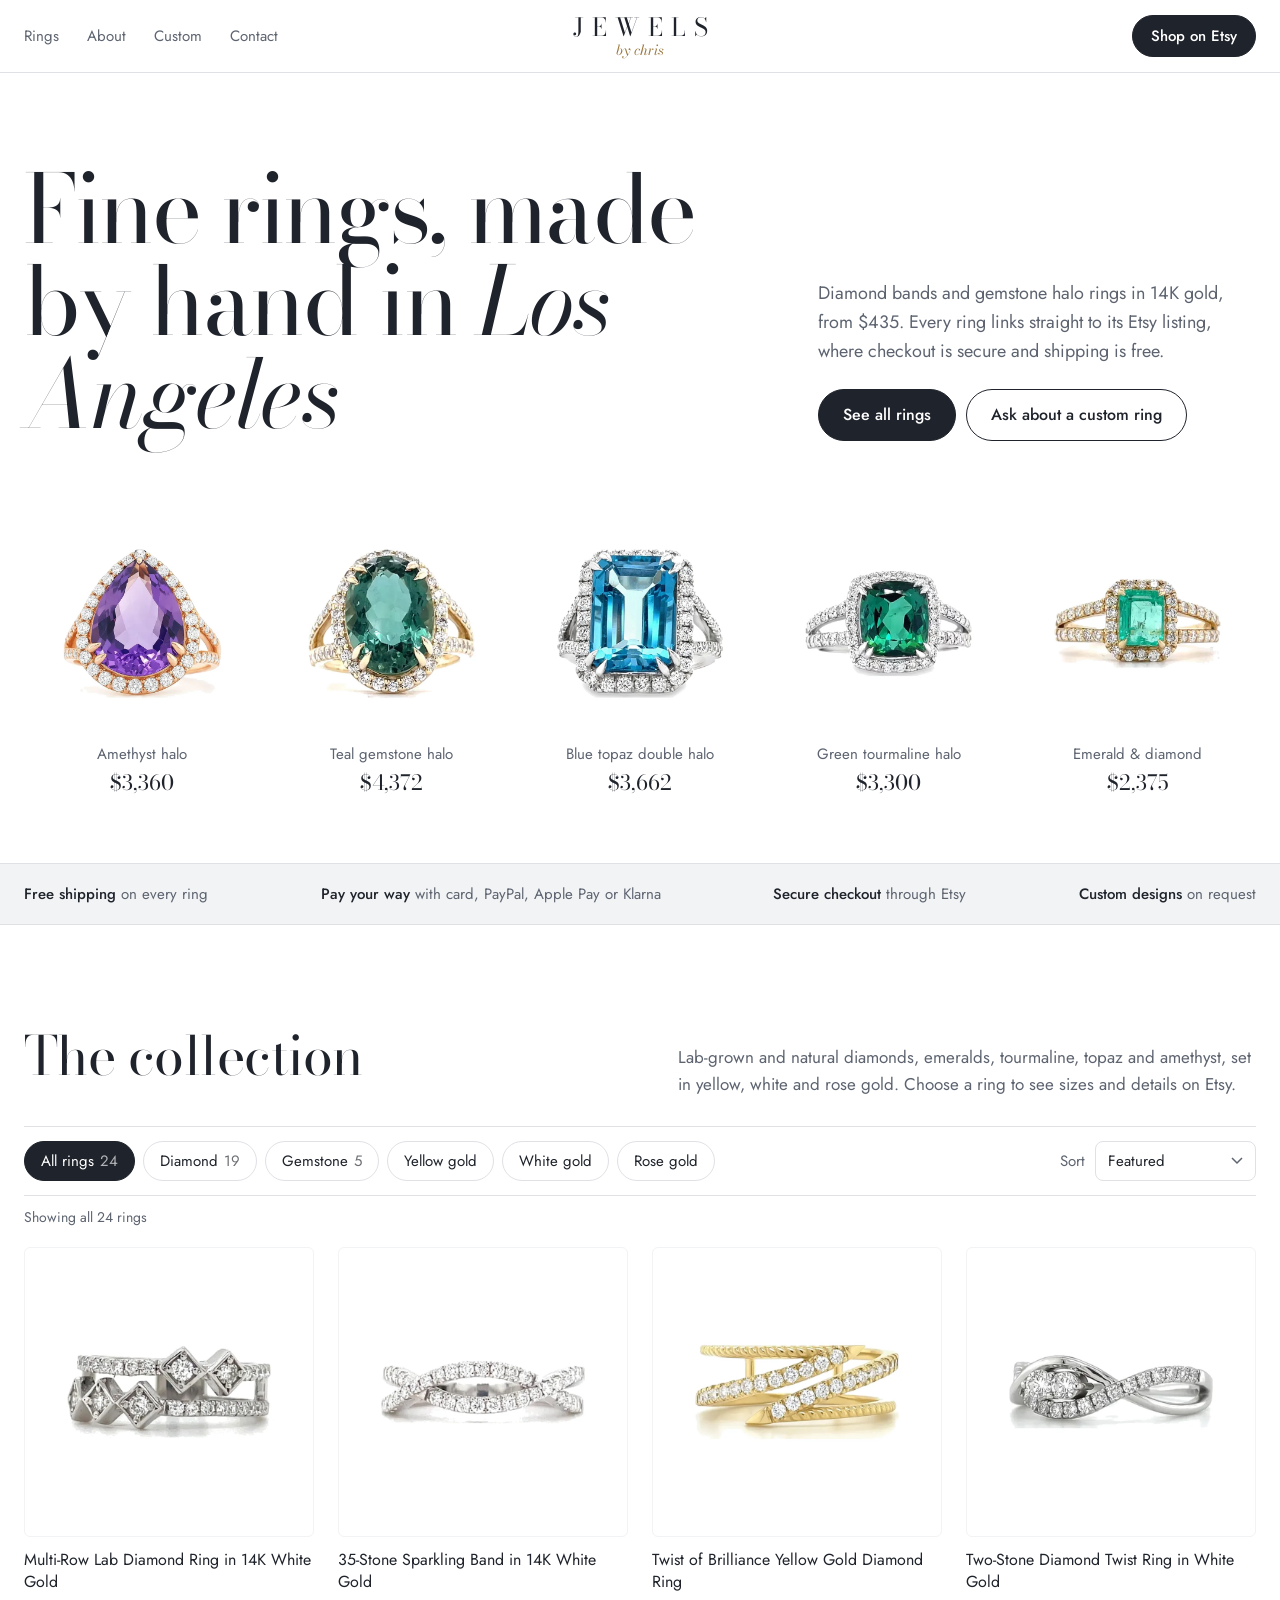
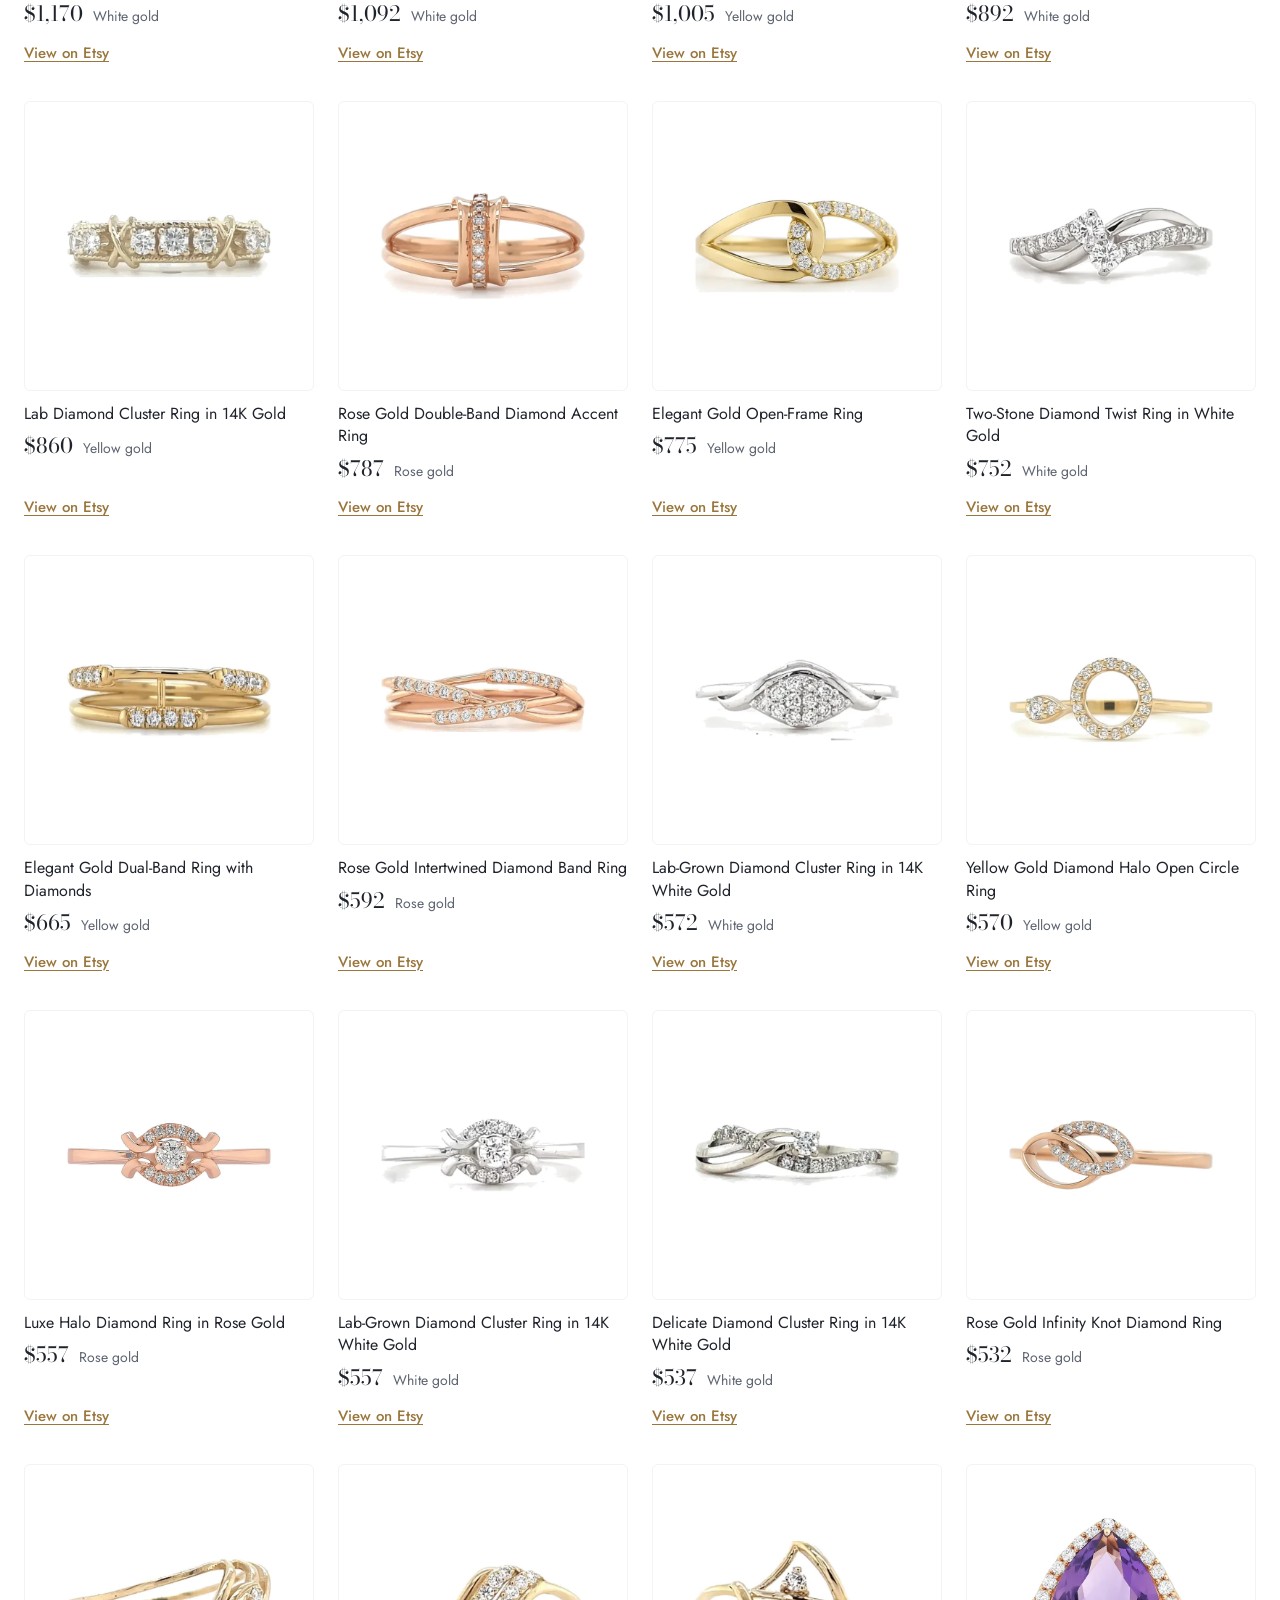
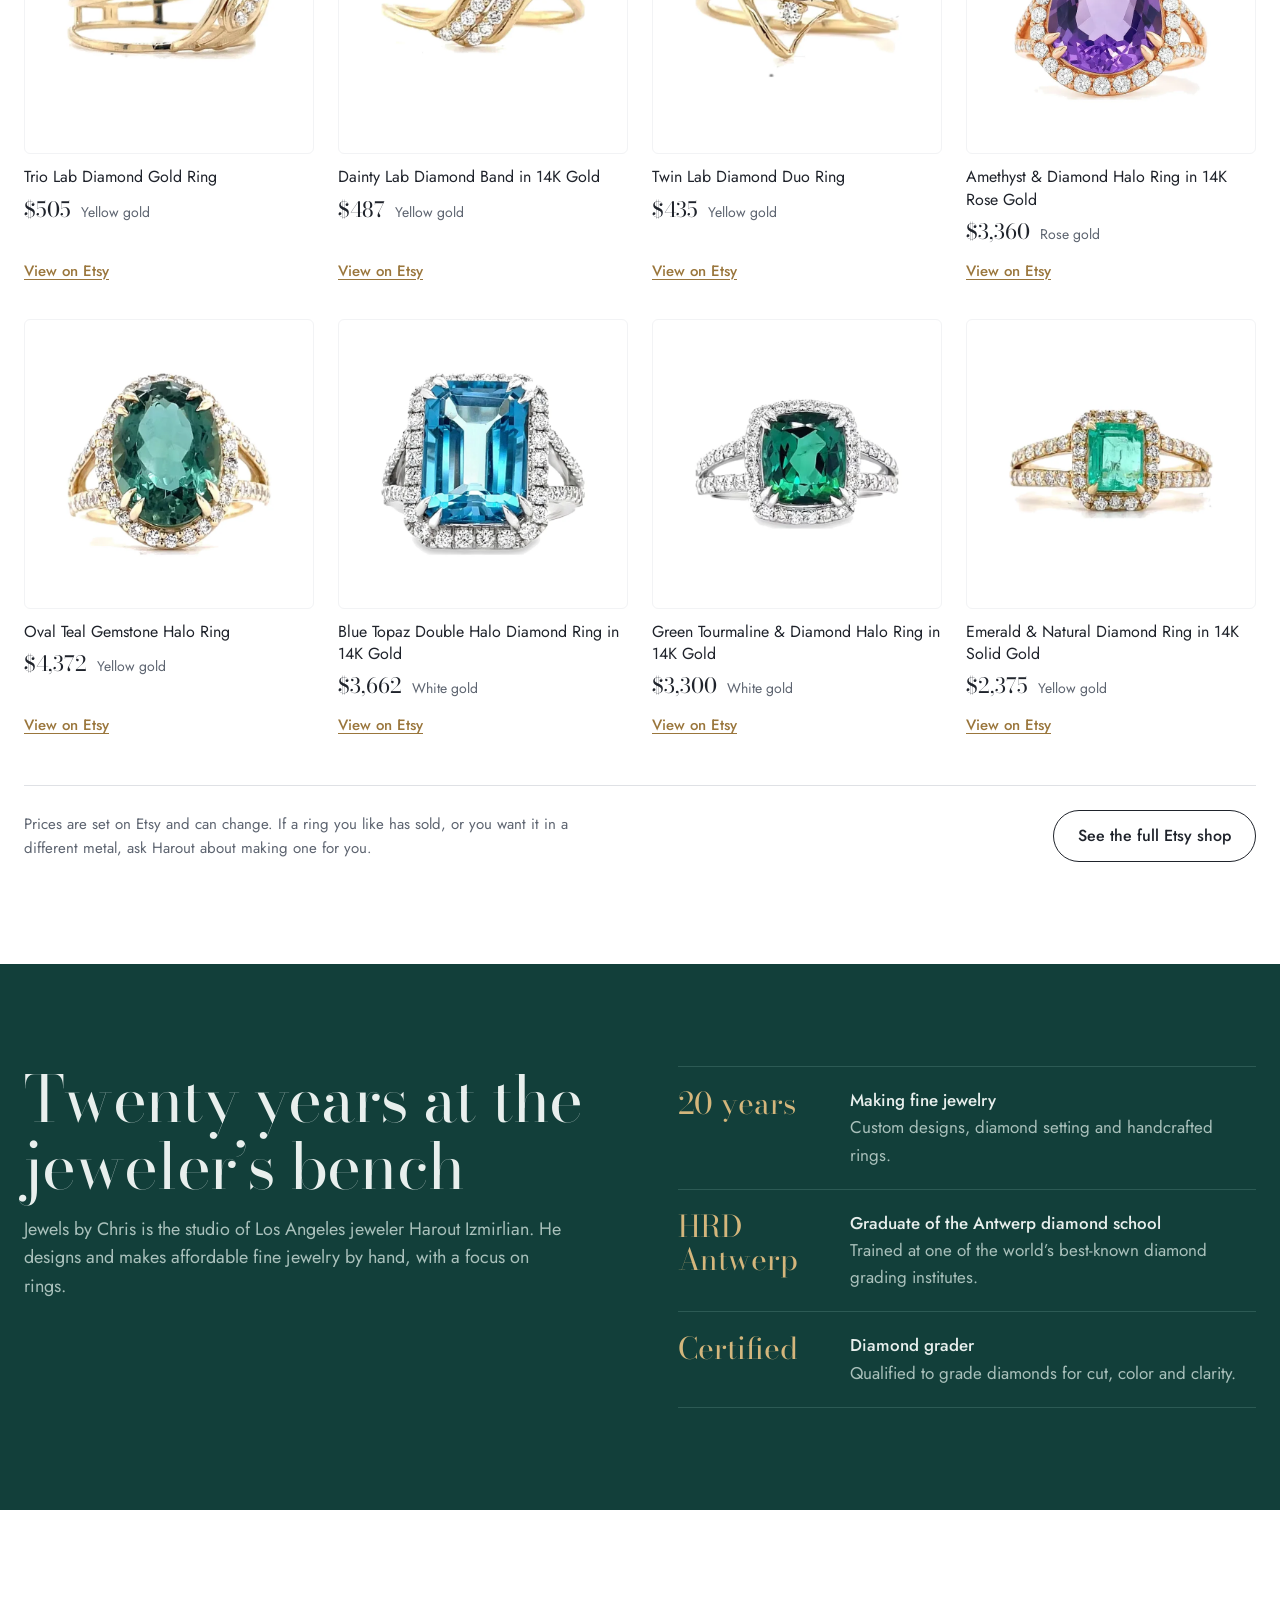
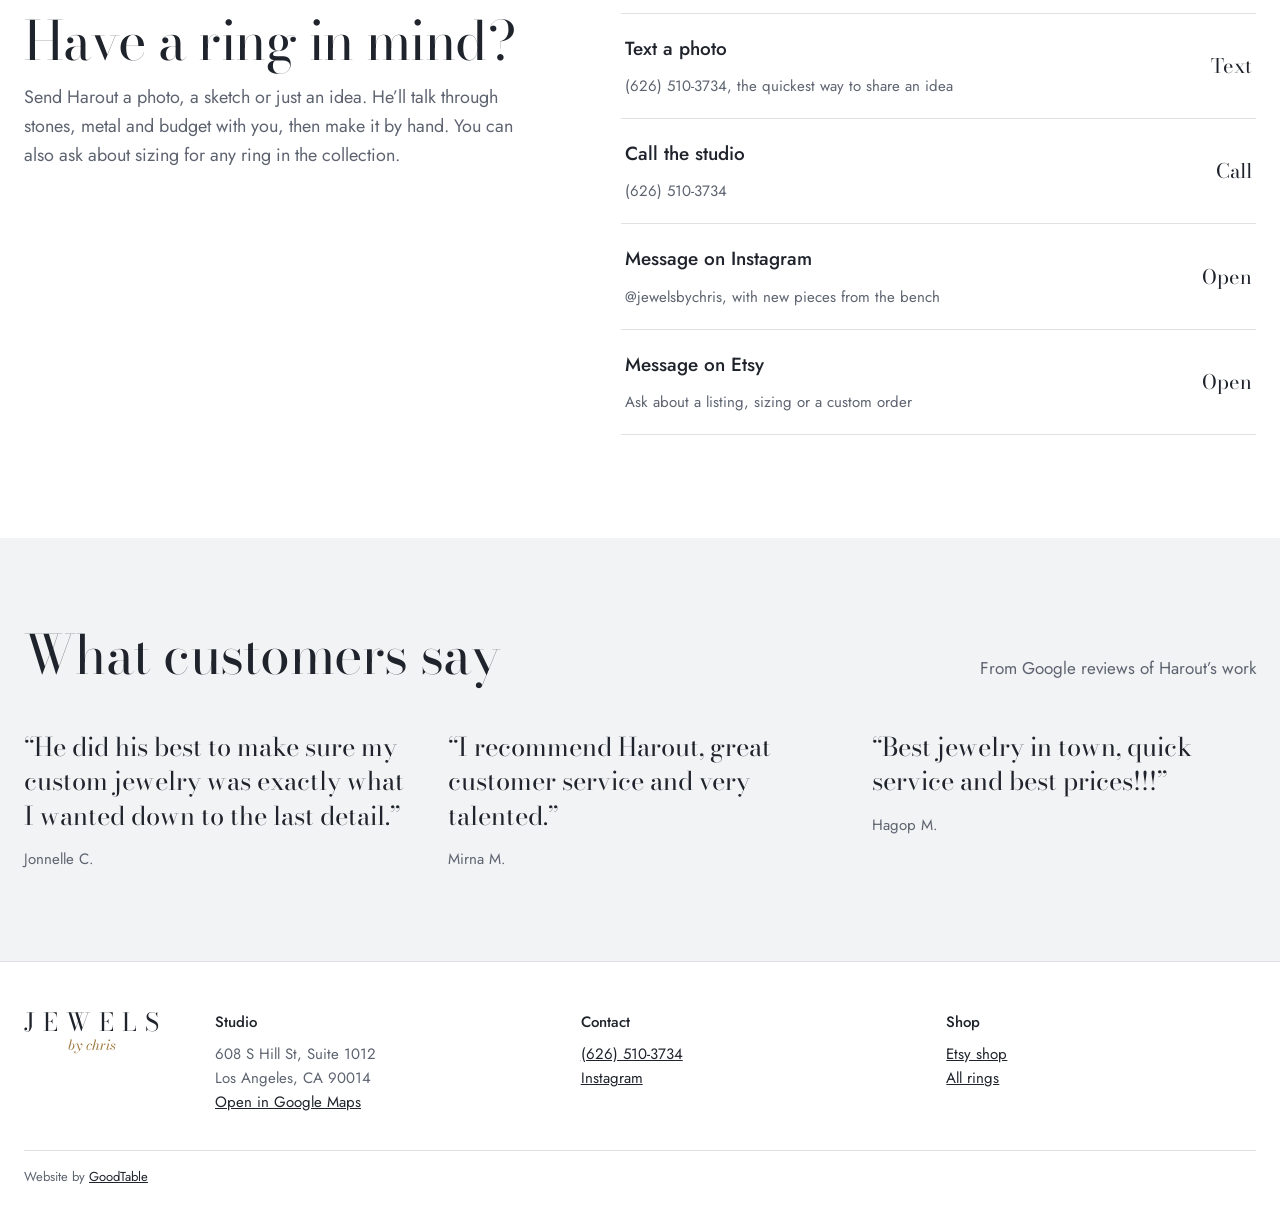
==== commit 65dac966: "Build Jewels by Chris site with Etsy-linked ring collection - Replace Izmirlian Jewelry page with a " ====
--- a/izmirlian-jewelry-github/index.html
+++ b/izmirlian-jewelry-github/index.html
@@ -2,260 +2,831 @@
 <html lang="en">
 <head>
   <meta charset="utf-8">
-  <meta name="viewport" content="width=device-width, initial-scale=1">
-  <meta name="theme-color" content="#f2f3f1">
-  <meta name="description" content="Jewelry repair and custom jewelry by Izmirlian Jewelry at 608 S Hill Street in Downtown Los Angeles. Call (626) 510-3734 or shop online on Etsy.">
-  <title>Izmirlian Jewelry — Downtown Los Angeles</title>
+  <meta name="viewport" content="width=device-width, initial-scale=1, viewport-fit=cover">
+  <meta name="theme-color" content="#ffffff">
+  <title>Jewels by Chris | Handmade Fine Rings in Los Angeles</title>
+  <meta name="description" content="Handmade diamond and gemstone rings in 14K gold from Los Angeles jeweler Harout Izmirlian, from $435. Shop securely on Etsy with free shipping, or ask about a custom ring.">
+  <meta property="og:title" content="Jewels by Chris | Handmade Fine Rings in Los Angeles">
+  <meta property="og:description" content="Diamond bands and gemstone halo rings in 14K gold, made by hand in Los Angeles.">
+  <meta property="og:image" content="assets/rings/06-rose-gold-amethyst-diamond-halo.webp">
+  <link rel="icon" href="assets/favicon.svg" type="image/svg+xml">
+  <link rel="preconnect" href="https://fonts.googleapis.com">
+  <link rel="preconnect" href="https://fonts.gstatic.com" crossorigin>
+  <link href="https://fonts.googleapis.com/css2?family=Bodoni+Moda:ital,opsz,wght@0,6..96,400;0,6..96,500;1,6..96,400&family=Jost:wght@400;500;600&display=swap" rel="stylesheet">
+  <script type="application/ld+json">
+{
+ "@context": "https://schema.org",
+ "@type": "JewelryStore",
+ "name": "Jewels by Chris",
+ "description": "Handmade fine jewelry and custom rings in Los Angeles.",
+ "telephone": "+1-626-510-3734",
+ "address": {
+  "@type": "PostalAddress",
+  "streetAddress": "608 S Hill St, Suite 1012",
+  "addressLocality": "Los Angeles",
+  "addressRegion": "CA",
+  "postalCode": "90014",
+  "addressCountry": "US"
+ },
+ "sameAs": [
+  "https://www.etsy.com/shop/jewelsbychriss",
+  "https://www.instagram.com/jewelsbychris/"
+ ],
+ "makesOffer": [
+  {
+   "@type": "Offer",
+   "price": "3360",
+   "priceCurrency": "USD",
+   "url": "https://www.etsy.com/listing/4414349187/14k-rose-gold-amethyst-diamond-halo-ring",
+   "itemOffered": {
+    "@type": "Product",
+    "name": "Amethyst & Diamond Halo Ring in 14K Rose Gold"
+   }
+  },
+  {
+   "@type": "Offer",
+   "price": "4372",
+   "priceCurrency": "USD",
+   "url": "https://www.etsy.com/listing/4414365825/oval-teal-gemstone-halo-ring",
+   "itemOffered": {
+    "@type": "Product",
+    "name": "Oval Teal Gemstone Halo Ring"
+   }
+  },
+  {
+   "@type": "Offer",
+   "price": "3662",
+   "priceCurrency": "USD",
+   "url": "https://www.etsy.com/listing/4414364924/blue-topaz-double-halo-diamond-ring-14k",
+   "itemOffered": {
+    "@type": "Product",
+    "name": "Blue Topaz Double Halo Diamond Ring in 14K Gold"
+   }
+  },
+  {
+   "@type": "Offer",
+   "price": "3300",
+   "priceCurrency": "USD",
+   "url": "https://www.etsy.com/listing/4414379357/green-tourmaline-diamond-halo-ring-in",
+   "itemOffered": {
+    "@type": "Product",
+    "name": "Green Tourmaline & Diamond Halo Ring in 14K Gold"
+   }
+  },
+  {
+   "@type": "Offer",
+   "price": "2375",
+   "priceCurrency": "USD",
+   "url": "https://www.etsy.com/listing/4414375295/green-emarald-and-natural-small-diamond",
+   "itemOffered": {
+    "@type": "Product",
+    "name": "Emerald & Natural Diamond Ring in 14K Solid Gold"
+   }
+  },
+  {
+   "@type": "Offer",
+   "price": "1170",
+   "priceCurrency": "USD",
+   "url": "https://www.etsy.com/listing/4414405314/multi-row-lab-diamond-ring-in-14k-white",
+   "itemOffered": {
+    "@type": "Product",
+    "name": "Multi-Row Lab Diamond Ring in 14K White Gold"
+   }
+  },
+  {
+   "@type": "Offer",
+   "price": "1092",
+   "priceCurrency": "USD",
+   "url": "https://www.etsy.com/listing/4414393582/35-stone-sparkling-band-in-14k-white",
+   "itemOffered": {
+    "@type": "Product",
+    "name": "35-Stone Sparkling Band in 14K White Gold"
+   }
+  },
+  {
+   "@type": "Offer",
+   "price": "1005",
+   "priceCurrency": "USD",
+   "url": "https://www.etsy.com/listing/4373818923/twist-of-brilliance-yellow-gold-diamond",
+   "itemOffered": {
+    "@type": "Product",
+    "name": "Twist of Brilliance Yellow Gold Diamond Ring"
+   }
+  },
+  {
+   "@type": "Offer",
+   "price": "892",
+   "priceCurrency": "USD",
+   "url": "https://www.etsy.com/listing/4373842799/two-stone-diamond-twist-ring-in-white",
+   "itemOffered": {
+    "@type": "Product",
+    "name": "Two-Stone Diamond Twist Ring in White Gold"
+   }
+  },
+  {
+   "@type": "Offer",
+   "price": "860",
+   "priceCurrency": "USD",
+   "url": "https://www.etsy.com/listing/4414382780/lab-diamond-cluster-ring-in-14k-gold",
+   "itemOffered": {
+    "@type": "Product",
+    "name": "Lab Diamond Cluster Ring in 14K Gold"
+   }
+  },
+  {
+   "@type": "Offer",
+   "price": "787",
+   "priceCurrency": "USD",
+   "url": "https://www.etsy.com/listing/4373830207/rose-gold-double-band-diamond-accent",
+   "itemOffered": {
+    "@type": "Product",
+    "name": "Rose Gold Double-Band Diamond Accent Ring"
+   }
+  },
+  {
+   "@type": "Offer",
+   "price": "775",
+   "priceCurrency": "USD",
+   "url": "https://www.etsy.com/listing/4374498883/elegant-gold-open-frame-ring-back-view",
+   "itemOffered": {
+    "@type": "Product",
+    "name": "Elegant Gold Open-Frame Ring"
+   }
+  },
+  {
+   "@type": "Offer",
+   "price": "752",
+   "priceCurrency": "USD",
+   "url": "https://www.etsy.com/listing/4374451561/two-stone-diamond-twist-ring-in-white",
+   "itemOffered": {
+    "@type": "Product",
+    "name": "Two-Stone Diamond Twist Ring in White Gold"
+   }
+  },
+  {
+   "@type": "Offer",
+   "price": "665",
+   "priceCurrency": "USD",
+   "url": "https://www.etsy.com/listing/4374471950/elegant-gold-dual-band-ring-with",
+   "itemOffered": {
+    "@type": "Product",
+    "name": "Elegant Gold Dual-Band Ring with Diamonds"
+   }
+  },
+  {
+   "@type": "Offer",
+   "price": "592",
+   "priceCurrency": "USD",
+   "url": "https://www.etsy.com/listing/4374483522/rose-gold-intertwined-diamond-band-ring",
+   "itemOffered": {
+    "@type": "Product",
+    "name": "Rose Gold Intertwined Diamond Band Ring"
+   }
+  },
+  {
+   "@type": "Offer",
+   "price": "572",
+   "priceCurrency": "USD",
+   "url": "https://www.etsy.com/listing/4414394275/lab-grown-diamond-cluster-ring-in-14k",
+   "itemOffered": {
+    "@type": "Product",
+    "name": "Lab-Grown Diamond Cluster Ring in 14K White Gold"
+   }
+  },
+  {
+   "@type": "Offer",
+   "price": "570",
+   "priceCurrency": "USD",
+   "url": "https://www.etsy.com/listing/4373821987/yellow-gold-diamond-halo-open-circle",
+   "itemOffered": {
+    "@type": "Product",
+    "name": "Yellow Gold Diamond Halo Open Circle Ring"
+   }
+  },
+  {
+   "@type": "Offer",
+   "price": "557",
+   "priceCurrency": "USD",
+   "url": "https://www.etsy.com/listing/4373801930/luxe-halo-diamond-ring-in-rose-gold",
+   "itemOffered": {
+    "@type": "Product",
+    "name": "Luxe Halo Diamond Ring in Rose Gold"
+   }
+  },
+  {
+   "@type": "Offer",
+   "price": "557",
+   "priceCurrency": "USD",
+   "url": "https://www.etsy.com/listing/4414396507/lab-grown-diamond-cluster-ring-in-14k",
+   "itemOffered": {
+    "@type": "Product",
+    "name": "Lab-Grown Diamond Cluster Ring in 14K White Gold"
+   }
+  },
+  {
+   "@type": "Offer",
+   "price": "537",
+   "priceCurrency": "USD",
+   "url": "https://www.etsy.com/listing/4414379744/delicate-diamond-cluster-ring-in-14k",
+   "itemOffered": {
+    "@type": "Product",
+    "name": "Delicate Diamond Cluster Ring in 14K White Gold"
+   }
+  },
+  {
+   "@type": "Offer",
+   "price": "532",
+   "priceCurrency": "USD",
+   "url": "https://www.etsy.com/listing/4373851330/rose-gold-infinity-knot-diamond-ring",
+   "itemOffered": {
+    "@type": "Product",
+    "name": "Rose Gold Infinity Knot Diamond Ring"
+   }
+  },
+  {
+   "@type": "Offer",
+   "price": "505",
+   "priceCurrency": "USD",
+   "url": "https://www.etsy.com/listing/4414397286/trio-lab-diamond-gold-ring",
+   "itemOffered": {
+    "@type": "Product",
+    "name": "Trio Lab Diamond Gold Ring"
+   }
+  },
+  {
+   "@type": "Offer",
+   "price": "487",
+   "priceCurrency": "USD",
+   "url": "https://www.etsy.com/listing/4414392025/dainty-lab-diamond-band-in-14k-gold",
+   "itemOffered": {
+    "@type": "Product",
+    "name": "Dainty Lab Diamond Band in 14K Gold"
+   }
+  },
+  {
+   "@type": "Offer",
+   "price": "435",
+   "priceCurrency": "USD",
+   "url": "https://www.etsy.com/listing/4414400298/twin-lab-diamond-duo-ring",
+   "itemOffered": {
+    "@type": "Product",
+    "name": "Twin Lab Diamond Duo Ring"
+   }
+  }
+ ]
+}
+  </script>
   <style>
     :root {
-      color-scheme: light;
-      --paper: #f2f3f1;
-      --white: #fff;
-      --ink: #191d20;
-      --muted: #626a70;
-      --line: #cfd3d1;
-      --blue: #183fc5;
-      --blue-dark: #102d91;
-      --max: 1320px;
-      --gutter: clamp(22px, 5vw, 76px);
+      --white: #ffffff;
+      --porcelain: #f2f3f5;
+      --line: #dfe1e5;
+      --ink: #1f232b;
+      --ink-soft: #5d6470;
+      --gold: #9a763c;
+      --tourmaline: #123f3a;
+      --tourmaline-line: #2c5a54;
+      --on-green: #e8efed;
+      --on-green-soft: #a9c0bb;
+      --gold-light: #d4b67c;
+      --serif: "Bodoni Moda", "Didot", "Bodoni 72", Georgia, serif;
+      --sans: "Jost", "Futura", "Avenir Next", system-ui, sans-serif;
+      --max: 1240px;
     }
     * { box-sizing: border-box; }
-    html { scroll-behavior: smooth; scroll-padding-top: 88px; }
-    body { margin: 0; background: var(--paper); color: var(--ink); font: 16px/1.55 "Avenir Next", Avenir, "Segoe UI", Arial, sans-serif; -webkit-font-smoothing: antialiased; }
-    img { display: block; max-width: 100%; }
-    a { color: inherit; text-decoration: none; }
-    a:hover { color: var(--blue); }
-    :focus-visible { outline: 2px solid var(--blue); outline-offset: 4px; }
-    .wrap { width: min(var(--max), calc(100% - var(--gutter) * 2)); margin-inline: auto; }
-    .skip { position: absolute; z-index: 20; top: 8px; left: 8px; padding: 10px 14px; transform: translateY(-150%); background: var(--ink); color: var(--white); }
-    .skip:focus { transform: translateY(0); }
-    .notice { min-height: 34px; display: flex; align-items: center; justify-content: center; padding: 5px 16px; background: var(--blue); color: var(--white); text-align: center; font-size: 11px; font-weight: 650; letter-spacing: .1em; text-transform: uppercase; }
-    header { position: sticky; z-index: 10; top: 0; background: rgb(242 243 241 / 96%); backdrop-filter: blur(10px); border-bottom: 1px solid var(--line); }
-    .nav { min-height: 76px; display: flex; align-items: center; justify-content: space-between; gap: 24px; }
-    .wordmark { display: flex; align-items: center; gap: 10px; }
-    .brand-logo { width: 38px; height: 38px; flex: 0 0 38px; }
-    .brand-name { display: flex; flex-direction: column; gap: 3px; line-height: 1; text-transform: uppercase; }
-    .brand-name strong { font-size: 12px; font-weight: 720; letter-spacing: .13em; }
-    .brand-name small { color: var(--muted); font-size: 8px; font-weight: 650; letter-spacing: .28em; }
-    nav { display: flex; align-items: center; gap: clamp(18px, 3vw, 40px); font-size: 13px; font-weight: 550; }
-    .nav-cta, .button { min-height: 44px; display: inline-flex; align-items: center; justify-content: center; gap: 12px; padding: 11px 17px; border: 1px solid var(--blue); color: var(--white); background: var(--blue); font-size: 13px; font-weight: 650; transition: background-color .16s ease, color .16s ease; }
-    .nav-cta:hover, .button:hover { color: var(--white); background: var(--blue-dark); border-color: var(--blue-dark); }
-    .button.light { color: var(--blue); background: transparent; }
-    .button.light:hover { color: var(--white); background: var(--blue); }
-    .arrow { width: 17px; height: 17px; display: inline-grid; place-items: center; font-size: 18px; line-height: 1; }
-    main { overflow: clip; }
-    .hero { padding-block: clamp(34px, 5vw, 72px) clamp(64px, 8vw, 112px); }
-    .hero-grid { display: grid; grid-template-columns: minmax(0, 1.12fr) minmax(330px, .88fr); gap: clamp(26px, 6vw, 86px); align-items: center; }
-    .hero-art { min-height: 490px; position: relative; display: grid; grid-template-columns: 1.16fr .84fr; grid-template-rows: 1fr .72fr; gap: 10px; }
-    .hero-art figure { min-width: 0; min-height: 0; margin: 0; overflow: hidden; background: var(--white); }
-    .hero-art .hero-main { grid-row: 1 / 3; }
-    .hero-art img { width: 100%; height: 100%; object-fit: cover; }
-    .hero-art img { object-fit: contain; }
-    .hero-art .hero-main img { object-position: center; }
-    .hero-art .detail img, .hero-art .alternate img { object-position: center; }
-    .hero-copy { max-width: 510px; padding-block: 18px; }
-    .eyebrow { margin: 0 0 18px; color: var(--blue); font-size: 11px; font-weight: 700; letter-spacing: .13em; text-transform: uppercase; }
+    html { scroll-behavior: smooth; scroll-padding-top: 76px; }
+    body { margin: 0; background: var(--white); color: var(--ink); font: 400 17px/1.6 var(--sans); -webkit-font-smoothing: antialiased; }
+    a { color: inherit; }
+    img { display: block; max-width: 100%; height: auto; }
+    button, select { font: inherit; color: inherit; }
+    :focus-visible { outline: 2px solid var(--gold); outline-offset: 3px; }
     h1, h2, h3, p { margin-top: 0; }
-    h1 { max-width: 520px; margin-bottom: 20px; font-size: clamp(47px, 6.3vw, 86px); font-weight: 620; letter-spacing: -.075em; line-height: .99; }
-    h1 span { color: var(--blue); }
-    .hero-copy > p:not(.eyebrow) { max-width: 390px; margin-bottom: 25px; color: var(--muted); font-size: 16px; line-height: 1.75; }
-    .hero-actions { display: flex; flex-wrap: wrap; gap: 10px; }
-    .hero-place { display: flex; align-items: center; gap: 12px; margin-top: 35px; padding-top: 17px; border-top: 1px solid var(--line); color: var(--muted); font-size: 12px; }
-    .hero-place strong { color: var(--ink); font-weight: 650; }
-    .hero-place .dot { width: 5px; height: 5px; flex: 0 0 5px; border-radius: 50%; background: var(--blue); }
-    section { padding-block: clamp(68px, 9vw, 120px); }
-    .work { background: var(--white); }
-    .section-heading { max-width: 720px; margin-bottom: 38px; }
-    .section-heading h2 { margin-bottom: 12px; font-size: clamp(34px, 4.4vw, 58px); font-weight: 600; letter-spacing: -.065em; line-height: 1.05; }
-    .section-heading p { max-width: 510px; margin: 0; color: var(--muted); }
-    .product-grid { display: grid; grid-template-columns: repeat(4, minmax(0, 1fr)); column-gap: 16px; row-gap: 34px; }
-    .product-card { min-width: 0; display: flex; flex-direction: column; border-top: 1px solid var(--line); }
-    .product-photo { display: block; aspect-ratio: 1; overflow: hidden; background: var(--paper); }
-    .product-photo img { width: 100%; height: 100%; object-fit: contain; transition: transform .22s ease; }
-    .product-photo img[src*="18-rose-gold-double-band-diamond-accent"],
-    .product-photo img[src*="21-two-stone-diamond-twist-white-gold-752"] { object-fit: cover; }
-    .product-card:hover .product-photo img { transform: scale(1.035); }
-    .product-meta { display: flex; align-items: flex-start; justify-content: space-between; gap: 10px; padding-top: 12px; }
-    .product-name { max-width: 250px; margin: 0; font-size: 14px; font-weight: 620; line-height: 1.35; }
-    .product-price { flex: 0 0 auto; color: var(--blue); font-size: 13px; font-weight: 700; font-variant-numeric: tabular-nums; }
-    .product-link { display: inline-flex; align-items: center; gap: 7px; align-self: flex-start; margin-top: 9px; color: var(--muted); font-size: 11px; font-weight: 650; }
-    .product-link:hover { color: var(--blue); }
-    .catalog-note { margin: 30px 0 0; color: var(--muted); font-size: 12px; }
-    .catalog-note a { color: var(--blue); font-weight: 650; }
-    .text-arrow { display: inline-flex; align-items: center; gap: 12px; color: var(--blue); font-size: 13px; font-weight: 700; }
-    .text-arrow:hover { color: var(--blue-dark); }
-    .services { display: grid; grid-template-columns: .84fr 1.16fr; gap: clamp(38px, 9vw, 130px); }
-    .services h2 { max-width: 430px; margin-bottom: 16px; font-size: clamp(36px, 4.5vw, 60px); font-weight: 600; letter-spacing: -.065em; line-height: 1.02; }
-    .services-intro p { max-width: 390px; color: var(--muted); }
-    .service-rows { border-top: 1px solid var(--line); }
-    .service-row { display: grid; grid-template-columns: 38px 1fr; gap: 20px; padding: 23px 0; border-bottom: 1px solid var(--line); }
-    .service-row .index { color: var(--blue); font-variant-numeric: tabular-nums; font-size: 12px; }
-    .service-row h3 { margin-bottom: 5px; font-size: 19px; font-weight: 650; }
-    .service-row p { max-width: 480px; margin: 0; color: var(--muted); font-size: 14px; }
-    .reviews { color: var(--white); background: var(--ink); }
-    .reviews .section-heading h2 { max-width: 540px; }
-    .reviews .section-heading p { color: #bdc3c6; }
-    .rating { display: flex; align-items: baseline; gap: 14px; margin-bottom: 30px; }
-    .rating strong { color: #fff; font-size: 44px; font-weight: 600; letter-spacing: -.06em; }
-    .rating span { color: #c4cbd0; font-size: 13px; }
-    .review-grid { display: grid; grid-template-columns: 1.2fr .8fr; gap: 42px 76px; }
-    .review { padding-top: 17px; border-top: 1px solid #596066; }
-    .review:first-child { grid-row: span 2; }
-    .review blockquote { margin: 0 0 16px; font-size: clamp(18px, 2vw, 23px); letter-spacing: -.02em; line-height: 1.5; }
-    .review:first-child blockquote { max-width: 600px; font-size: clamp(24px, 3.15vw, 42px); letter-spacing: -.045em; line-height: 1.26; }
-    .review cite { color: #bfc6cb; font-size: 12px; font-style: normal; }
-    .review-source { margin: 30px 0 0; color: #aeb7bd; font-size: 12px; }
-    .visit { background: #e5e8e8; }
-    .visit-grid { display: grid; grid-template-columns: 1fr .88fr; gap: clamp(40px, 10vw, 140px); align-items: center; }
-    .visit h2 { max-width: 520px; margin-bottom: 19px; font-size: clamp(38px, 5.5vw, 70px); font-weight: 600; letter-spacing: -.07em; line-height: 1.01; }
-    .visit p { max-width: 420px; color: var(--muted); }
-    address { margin: 25px 0; font-size: 18px; font-style: normal; font-weight: 620; line-height: 1.55; }
-    .visit-links { display: flex; flex-wrap: wrap; gap: 10px; }
-    .address-art { min-height: 300px; display: flex; flex-direction: column; justify-content: space-between; padding: clamp(25px, 4vw, 46px); color: var(--white); background: var(--blue); }
-    .address-art .street { margin: 0; color: rgb(255 255 255 / 82%); font-size: 11px; font-weight: 650; letter-spacing: .12em; text-transform: uppercase; }
-    .address-art strong { display: block; max-width: 380px; font-size: clamp(38px, 5vw, 62px); font-weight: 560; letter-spacing: -.06em; line-height: .98; }
-    .address-art a { align-self: flex-start; display: inline-flex; gap: 12px; align-items: center; padding-bottom: 5px; border-bottom: 1px solid rgb(255 255 255 / 55%); font-size: 13px; }
-    footer { padding-block: 27px calc(27px + env(safe-area-inset-bottom)); color: var(--muted); font-size: 12px; }
-    .footer-row { display: flex; align-items: center; justify-content: space-between; gap: 20px; }
-    .footer-row p { margin: 0; }
-    .footer-links { display: flex; gap: 23px; }
-    .mobilebar { display: none; }
-    @media (max-width: 850px) {
-      .hero-grid { grid-template-columns: 1fr .86fr; gap: 28px; }
-      .hero-art { min-height: 420px; }
-      .product-grid { grid-template-columns: repeat(3, minmax(0, 1fr)); gap: 27px 13px; }
-      .review-grid { gap: 32px; }
+    h1, h2 { font-family: var(--serif); font-weight: 400; letter-spacing: -.01em; }
+    h2 { margin-bottom: 14px; font-size: clamp(34px, 4.2vw, 54px); line-height: 1.05; }
+    h3 { margin: 0 0 6px; font-size: 19px; font-weight: 500; }
+    .wrap { width: min(var(--max), calc(100% - 48px)); margin-inline: auto; }
+    .visually-hidden { position: absolute; width: 1px; height: 1px; overflow: hidden; clip: rect(0 0 0 0); white-space: nowrap; }
+    .skip-link { position: absolute; z-index: 30; top: 8px; left: 8px; padding: 10px 14px; background: var(--ink); color: var(--white); transform: translateY(-160%); }
+    .skip-link:focus { transform: none; }
+
+    .button { display: inline-flex; align-items: center; justify-content: center; min-height: 48px; padding: 12px 24px; border: 1px solid var(--ink); border-radius: 999px; background: var(--ink); color: var(--white); font-size: 16px; font-weight: 500; text-decoration: none; transition: background-color .15s ease, color .15s ease; }
+    .button:hover { background: #343a46; }
+    .button.line { background: transparent; color: var(--ink); }
+    .button.line:hover { background: var(--porcelain); }
+
+    /* Wordmark echoes the logo: spaced capitals over an italic "by chris" */
+    .wordmark { display: inline-flex; flex-direction: column; align-items: center; line-height: 1; text-decoration: none; color: var(--ink); }
+    .wordmark .w-main { font-family: var(--serif); font-size: 25px; letter-spacing: .32em; margin-right: -.32em; }
+    .wordmark .w-by { margin-top: 3px; font-family: var(--serif); font-style: italic; font-size: 14px; color: var(--gold); }
+
+    header { position: sticky; top: 0; z-index: 20; background: rgba(255,255,255,.94); backdrop-filter: blur(8px); border-bottom: 1px solid var(--line); }
+    .nav { display: grid; grid-template-columns: 1fr auto 1fr; align-items: center; min-height: 72px; gap: 20px; }
+    .navlinks { display: flex; gap: 28px; font-size: 15px; }
+    .navlinks a { color: var(--ink-soft); text-decoration: none; }
+    .navlinks a:hover { color: var(--ink); }
+    .nav .button { justify-self: end; min-height: 42px; padding: 8px 18px; font-size: 15px; }
+
+    /* Hero: the gemstone rings sit directly on the white page */
+    .hero { padding: clamp(48px, 7vw, 96px) 0 clamp(40px, 5vw, 64px); }
+    .hero-text { display: grid; grid-template-columns: minmax(0, 1.25fr) minmax(0, .75fr); gap: 32px 64px; align-items: end; }
+    .hero h1 { margin: 0; font-size: clamp(46px, 7.4vw, 104px); line-height: .98; letter-spacing: -.025em; }
+    .hero h1 i { font-style: italic; }
+    .hero-side p { margin-bottom: 24px; color: var(--ink-soft); font-size: 18px; }
+    .hero-side .actions { display: flex; flex-wrap: wrap; gap: 10px; }
+    .tray { display: grid; grid-template-columns: repeat(5, minmax(0, 1fr)); gap: 12px; margin: clamp(36px, 5vw, 64px) 0 0; padding: 0; list-style: none; }
+    .tray a { display: block; text-align: center; text-decoration: none; }
+    .tray img { width: 100%; aspect-ratio: 1; object-fit: cover; transition: transform .35s ease; }
+    .tray a:hover img { transform: scale(1.04); }
+    .tray-name { display: block; font-size: 15px; color: var(--ink-soft); }
+    .tray-price { display: block; font-family: var(--serif); font-size: 21px; }
+    .tray-note { margin: 20px 0 0; color: var(--ink-soft); font-size: 15px; text-align: center; }
+    .tray-note a { color: var(--ink); }
+
+    .perks { border-block: 1px solid var(--line); background: var(--porcelain); }
+    .perks ul { display: flex; flex-wrap: wrap; justify-content: space-between; gap: 10px 32px; margin: 0 auto; padding: 18px 0; list-style: none; font-size: 15px; color: var(--ink-soft); }
+    .perks strong { color: var(--ink); font-weight: 500; }
+
+    /* Collection */
+    .collection { padding: clamp(64px, 8vw, 104px) 0; }
+    .collection-head { display: flex; flex-wrap: wrap; align-items: end; justify-content: space-between; gap: 20px 40px; margin-bottom: 28px; }
+    .collection-head p { max-width: 34em; margin: 0; color: var(--ink-soft); }
+    .controls { display: flex; flex-wrap: wrap; align-items: center; justify-content: space-between; gap: 14px 24px; padding: 14px 0; margin-bottom: 8px; border-block: 1px solid var(--line); }
+    .filters { display: flex; flex-wrap: wrap; gap: 8px; }
+    .filters button { min-height: 40px; padding: 7px 16px; border: 1px solid var(--line); border-radius: 999px; background: var(--white); font-size: 15px; cursor: pointer; }
+    .filters button:hover { border-color: var(--ink-soft); }
+    .filters button[aria-pressed="true"] { background: var(--ink); border-color: var(--ink); color: var(--white); }
+    .filters .count { margin-left: 6px; opacity: .65; }
+    .sort { display: flex; align-items: center; gap: 10px; font-size: 15px; color: var(--ink-soft); }
+    .sort select { min-height: 40px; padding: 6px 34px 6px 12px; border: 1px solid var(--line); border-radius: 8px; background: var(--white) url("data:image/svg+xml,%3Csvg xmlns='http://www.w3.org/2000/svg' width='12' height='8'%3E%3Cpath d='M1 1l5 5 5-5' fill='none' stroke='%235d6470' stroke-width='1.5'/%3E%3C/svg%3E") no-repeat right 12px center; -webkit-appearance: none; appearance: none; color: var(--ink); cursor: pointer; }
+    .results { margin: 10px 0 18px; color: var(--ink-soft); font-size: 14px; }
+    .rings { display: grid; grid-template-columns: repeat(4, minmax(0, 1fr)); gap: 36px 24px; margin: 0; padding: 0; list-style: none; }
+    .ring[hidden] { display: none; }
+    .ring a { display: flex; flex-direction: column; height: 100%; text-decoration: none; }
+    .ring img { width: 100%; aspect-ratio: 1; object-fit: cover; margin-bottom: 12px; border-radius: 6px; background: var(--white); outline: 1px solid var(--porcelain); outline-offset: -1px; transition: transform .3s ease; }
+    .ring a:hover img { transform: scale(1.02); }
+    .ring-name { font-size: 16px; line-height: 1.4; }
+    .ring-meta { display: flex; align-items: baseline; gap: 10px; margin-top: 4px; }
+    .ring-price { font-family: var(--serif); font-size: 21px; }
+    .ring-metal { color: var(--ink-soft); font-size: 14px; }
+    .ring-buy { margin-top: auto; padding-top: 10px; color: var(--gold); font-size: 15px; font-weight: 500; text-decoration: underline; text-underline-offset: 3px; text-decoration-thickness: 1px; }
+    .ring a:hover .ring-buy { color: var(--ink); }
+    .collection-foot { display: flex; flex-wrap: wrap; align-items: center; justify-content: space-between; gap: 16px; margin-top: 48px; padding-top: 24px; border-top: 1px solid var(--line); }
+    .collection-foot p { max-width: 40em; margin: 0; color: var(--ink-soft); font-size: 15px; }
+
+    /* Maker */
+    .maker { background: var(--tourmaline); color: var(--on-green); padding: clamp(64px, 8vw, 112px) 0; }
+    .maker-grid { display: grid; grid-template-columns: minmax(0, 1fr) minmax(0, 1fr); gap: clamp(36px, 6vw, 96px); align-items: start; }
+    .maker h2 { font-size: clamp(38px, 5vw, 64px); }
+    .maker-lede { max-width: 30em; color: var(--on-green-soft); font-size: 18px; }
+    .facts { margin: 0; padding: 0; list-style: none; }
+    .facts li { display: grid; grid-template-columns: 9.5rem 1fr; gap: 20px; padding: 20px 0; border-top: 1px solid var(--tourmaline-line); }
+    .facts li:last-child { border-bottom: 1px solid var(--tourmaline-line); }
+    .facts strong { font-family: var(--serif); font-size: 30px; font-weight: 400; line-height: 1.1; color: var(--gold-light); }
+    .facts span { color: var(--on-green-soft); }
+    .facts span b { display: block; color: var(--on-green); font-weight: 500; }
+
+    /* Custom + contact */
+    .custom { padding: clamp(64px, 8vw, 104px) 0; }
+    .custom-grid { display: grid; grid-template-columns: minmax(0, .9fr) minmax(0, 1.1fr); gap: clamp(36px, 6vw, 96px); }
+    .custom-grid > div > p { max-width: 30em; color: var(--ink-soft); font-size: 18px; }
+    .ways { margin: 0; padding: 0; list-style: none; }
+    .ways li { border-top: 1px solid var(--line); }
+    .ways li:last-child { border-bottom: 1px solid var(--line); }
+    .ways a { display: grid; grid-template-columns: 1fr auto; align-items: center; gap: 4px 20px; padding: 20px 4px; text-decoration: none; }
+    .ways a:hover { background: var(--porcelain); }
+    .ways h3 { grid-column: 1; }
+    .ways p { grid-column: 1; margin: 0; color: var(--ink-soft); font-size: 15px; }
+    .ways .go { grid-column: 2; grid-row: 1 / span 2; font-family: var(--serif); font-size: 20px; }
+
+    .reviews { background: var(--porcelain); padding: clamp(56px, 7vw, 96px) 0; }
+    .review-head { display: flex; flex-wrap: wrap; align-items: baseline; justify-content: space-between; gap: 12px 32px; margin-bottom: 32px; }
+    .review-head p { margin: 0; color: var(--ink-soft); }
+    .review-grid { display: grid; grid-template-columns: repeat(3, minmax(0, 1fr)); gap: 28px 40px; margin: 0; }
+    .review { margin: 0; }
+    .review blockquote { margin: 0 0 14px; font-family: var(--serif); font-size: clamp(21px, 2vw, 26px); line-height: 1.35; }
+    .review figcaption { color: var(--ink-soft); font-size: 15px; }
+
+    footer { padding: 48px 0 40px; border-top: 1px solid var(--line); font-size: 15px; color: var(--ink-soft); }
+    .foot-grid { display: grid; grid-template-columns: auto 1fr 1fr 1fr; gap: 28px 56px; align-items: start; }
+    footer h3 { margin-bottom: 8px; color: var(--ink); font-size: 15px; }
+    footer address { font-style: normal; }
+    footer a { color: var(--ink); }
+    footer ul { margin: 0; padding: 0; list-style: none; }
+    .credit { margin-top: 36px; padding-top: 16px; border-top: 1px solid var(--line); font-size: 13px; }
+
+    @media (max-width: 1040px) {
+      .rings { grid-template-columns: repeat(3, minmax(0, 1fr)); }
+      .foot-grid { grid-template-columns: 1fr 1fr; }
     }
-    @media (max-width: 680px) {
-      html { scroll-padding-top: 68px; }
-      .notice { min-height: 31px; font-size: 9px; letter-spacing: .08em; }
-      .nav { min-height: 64px; }
-      nav { display: none; }
-      .nav-cta { min-height: 40px; padding: 9px 12px; font-size: 12px; }
-      .hero { padding-top: 25px; padding-bottom: 68px; }
-      .hero-grid { grid-template-columns: 1fr; gap: 27px; }
-      .hero-art { min-height: 390px; order: 2; }
-      .hero-copy { max-width: none; order: 1; padding: 0; }
-      .eyebrow { margin-bottom: 13px; }
-      h1 { max-width: 500px; margin-bottom: 14px; font-size: clamp(46px, 12vw, 68px); }
-      .hero-copy > p:not(.eyebrow) { margin-bottom: 18px; font-size: 15px; }
-      .hero-place { margin-top: 22px; }
-      section { padding-block: 67px; }
-      .section-heading { margin-bottom: 27px; }
-      .section-heading h2 { font-size: 38px; }
-      .product-grid { grid-template-columns: repeat(2, minmax(0, 1fr)); gap: 24px 10px; }
-      .product-name { font-size: 12px; }
-      .product-price { font-size: 12px; }
-      .services, .visit-grid { grid-template-columns: 1fr; gap: 28px; }
-      .services h2 { font-size: 42px; }
-      .service-row { padding-block: 18px; }
-      .review-grid { grid-template-columns: 1fr; gap: 24px; }
-      .review:first-child { grid-row: auto; }
-      .review:first-child blockquote { font-size: 30px; }
-      .rating { margin-bottom: 23px; }
-      .address-art { min-height: 245px; }
-      .address-art strong { font-size: 46px; }
-      .footer-row { align-items: flex-start; flex-direction: column; gap: 16px; }
-      .mobilebar { position: fixed; z-index: 15; right: 0; bottom: 0; left: 0; display: grid; grid-template-columns: 1fr 1fr; gap: 8px; padding: 9px 12px calc(9px + env(safe-area-inset-bottom)); border-top: 1px solid var(--line); background: var(--paper); }
-      .mobilebar .button { width: 100%; min-height: 44px; padding: 9px 10px; }
-      footer { padding-bottom: 91px; }
+    @media (max-width: 860px) {
+      .nav { grid-template-columns: auto 1fr; }
+      .navlinks { display: none; }
+      .hero-text, .maker-grid, .custom-grid { grid-template-columns: 1fr; }
+      .tray { grid-template-columns: repeat(5, 62%); gap: 8px; overflow-x: auto; scroll-snap-type: x mandatory; padding-bottom: 8px; margin-inline: -24px; padding-inline: 24px; scroll-padding-inline: 24px; }
+      .tray li { scroll-snap-align: start; }
+      .review-grid { grid-template-columns: 1fr; }
+    }
+    @media (max-width: 640px) {
+      body { font-size: 16px; }
+      .wrap { width: calc(100% - 32px); }
+      .tray { margin-inline: -16px; padding-inline: 16px; scroll-padding-inline: 16px; }
+      .wordmark .w-main { font-size: 21px; }
+      .rings { grid-template-columns: repeat(2, minmax(0, 1fr)); gap: 28px 14px; }
+      .ring-name { font-size: 15px; }
+      .ring-meta { flex-direction: column; gap: 0; }
+      .perks ul { flex-direction: column; }
+      .facts li { grid-template-columns: 1fr; gap: 6px; }
+      .foot-grid { grid-template-columns: 1fr; }
     }
     @media (prefers-reduced-motion: reduce) {
       html { scroll-behavior: auto; }
-      *, *::before, *::after { scroll-behavior: auto !important; transition-duration: .01ms !important; }
+      * { transition: none !important; }
     }
   </style>
 </head>
 <body>
-  <a class="skip" href="#main">Skip to content</a>
-  <div class="notice">Downtown Los Angeles · Jewelry District · Suite 1012</div>
+  <a class="skip-link" href="#main">Skip to content</a>
+
   <header>
     <div class="wrap nav">
-      <a class="wordmark" href="#top" aria-label="Izmirlian Jewelry home"><img class="brand-logo" src="assets/izmirlian-jewelry-mark.svg" alt=""><span class="brand-name"><strong>Izmirlian</strong><small>Jewelry</small></span></a>
-      <nav aria-label="Main navigation"><a href="#work">Custom work</a><a href="#services">Services</a><a href="#reviews">Reviews</a><a href="#visit">Visit</a></nav>
-      <a class="nav-cta" href="tel:+16265103734">Call the shop <span class="arrow" aria-hidden="true">↗</span></a>
+      <nav class="navlinks" aria-label="Main">
+        <a href="#rings">Rings</a>
+        <a href="#maker">About</a>
+        <a href="#custom">Custom</a>
+        <a href="#contact">Contact</a>
+      </nav>
+      <a class="wordmark" href="#top" aria-label="Jewels by Chris, back to top"><span class="w-main">JEWELS</span><span class="w-by">by chris</span></a>
+      <a class="button" href="https://www.etsy.com/shop/jewelsbychriss" target="_blank" rel="noopener">Shop on Etsy</a>
     </div>
   </header>
+
   <main id="main">
-    <div id="top"></div>
-    <section class="hero" aria-labelledby="hero-title">
-      <div class="wrap hero-grid">
-        <div class="hero-art" aria-label="Selected rings from the shop">
-          <figure class="hero-main"><img src="assets/products/01-oval-teal-gemstone-halo-ring.avif" alt="Oval teal gemstone halo ring" fetchpriority="high"></figure>
-          <figure class="detail"><img src="assets/products/06-rose-gold-amethyst-diamond-halo.webp" alt="Rose-gold amethyst and diamond halo ring" loading="lazy"></figure>
-          <figure class="alternate"><img src="assets/products/07-blue-topaz-double-halo-diamond-ring.jpg" alt="Blue topaz double halo diamond ring in 14K gold" loading="lazy"></figure>
+    <section class="hero" id="top" aria-labelledby="hero-title">
+      <div class="wrap">
+        <div class="hero-text">
+          <h1 id="hero-title">Fine rings, made by hand in <i>Los Angeles</i></h1>
+          <div class="hero-side">
+            <p>Diamond bands and gemstone halo rings in 14K gold, from $435. Every ring links straight to its Etsy listing, where checkout is secure and shipping is free.</p>
+            <div class="actions">
+              <a class="button" href="#rings">See all rings</a>
+              <a class="button line" href="#custom">Ask about a custom ring</a>
+            </div>
+          </div>
         </div>
-        <div class="hero-copy">
-          <p class="eyebrow">Jewelry repair · Custom pieces</p>
-          <h1 id="hero-title">Jewelry repair.<br><span>Custom pieces.</span></h1>
-          <p>Talk with Harout about a repair or custom piece at 608 S Hill Street, suite 1012.</p>
-          <div class="hero-actions"><a class="button" href="tel:+16265103734">Call (626) 510-3734 <span class="arrow" aria-hidden="true">↗</span></a><a class="button light" href="https://www.etsy.com/shop/jewelsbychriss/?etsrc=sdt" target="_blank" rel="noopener">Shop on Etsy <span class="arrow" aria-hidden="true">↗</span></a></div>
-          <div class="hero-place"><span class="dot" aria-hidden="true"></span><strong>608 S Hill St, Suite 1012</strong><span>Los Angeles, CA</span></div>
+        <ul class="tray" aria-label="Gemstone rings">
+          <li><a href="https://www.etsy.com/listing/4414349187/14k-rose-gold-amethyst-diamond-halo-ring" target="_blank" rel="noopener">
+            <img src="assets/rings/06-rose-gold-amethyst-diamond-halo.webp" alt="Pear-shaped amethyst ring with a diamond halo in rose gold" width="800" height="800" fetchpriority="high">
+            <span class="tray-name">Amethyst halo</span><span class="tray-price">$3,360</span>
+          </a></li>
+          <li><a href="https://www.etsy.com/listing/4414365825/oval-teal-gemstone-halo-ring" target="_blank" rel="noopener">
+            <img src="assets/rings/01-oval-teal-gemstone-halo-ring.webp" alt="Oval teal gemstone ring with a diamond halo and split diamond shank" width="800" height="800" fetchpriority="high">
+            <span class="tray-name">Teal gemstone halo</span><span class="tray-price">$4,372</span>
+          </a></li>
+          <li><a href="https://www.etsy.com/listing/4414364924/blue-topaz-double-halo-diamond-ring-14k" target="_blank" rel="noopener">
+            <img src="assets/rings/07-blue-topaz-double-halo-diamond-ring.webp" alt="Emerald-cut blue topaz ring with a double diamond halo" width="800" height="800">
+            <span class="tray-name">Blue topaz double halo</span><span class="tray-price">$3,662</span>
+          </a></li>
+          <li><a href="https://www.etsy.com/listing/4414379357/green-tourmaline-diamond-halo-ring-in" target="_blank" rel="noopener">
+            <img src="assets/rings/03-green-tourmaline-diamond-halo-ring.webp" alt="Cushion green tourmaline ring with a diamond halo" width="800" height="800">
+            <span class="tray-name">Green tourmaline halo</span><span class="tray-price">$3,300</span>
+          </a></li>
+          <li><a href="https://www.etsy.com/listing/4414375295/green-emarald-and-natural-small-diamond" target="_blank" rel="noopener">
+            <img src="assets/rings/02-green-emerald-natural-diamond-ring.webp" alt="Emerald-cut green emerald ring with diamond halo and split shank in yellow gold" width="800" height="800">
+            <span class="tray-name">Emerald &amp; diamond</span><span class="tray-price">$2,375</span>
+          </a></li>
+        </ul>
+      </div>
+    </section>
+
+    <div class="perks">
+      <ul class="wrap" aria-label="Buying on Etsy">
+        <li><strong>Free shipping</strong> on every ring</li>
+        <li><strong>Pay your way</strong> with card, PayPal, Apple Pay or Klarna</li>
+        <li><strong>Secure checkout</strong> through Etsy</li>
+        <li><strong>Custom designs</strong> on request</li>
+      </ul>
+    </div>
+
+    <section class="collection" id="rings" aria-labelledby="rings-title">
+      <div class="wrap">
+        <div class="collection-head">
+          <h2 id="rings-title">The collection</h2>
+          <p>Lab-grown and natural diamonds, emeralds, tourmaline, topaz and amethyst, set in yellow, white and rose gold. Choose a ring to see sizes and details on Etsy.</p>
+        </div>
+        <div class="controls">
+          <div class="filters" role="group" aria-label="Filter rings">
+            <button type="button" data-filter="all" aria-pressed="true">All rings<span class="count">24</span></button>
+            <button type="button" data-filter="kind:diamond" aria-pressed="false">Diamond<span class="count">19</span></button>
+            <button type="button" data-filter="kind:gemstone" aria-pressed="false">Gemstone<span class="count">5</span></button>
+            <button type="button" data-filter="metal:yellow" aria-pressed="false">Yellow gold</button>
+            <button type="button" data-filter="metal:white" aria-pressed="false">White gold</button>
+            <button type="button" data-filter="metal:rose" aria-pressed="false">Rose gold</button>
+          </div>
+          <label class="sort">Sort
+            <select id="sort">
+              <option value="featured">Featured</option>
+              <option value="low">Price, low to high</option>
+              <option value="high">Price, high to low</option>
+            </select>
+          </label>
+        </div>
+        <p class="results" id="results" aria-live="polite">Showing all 24 rings</p>
+        <!--
+          To add a ring: copy one <li class="ring"> block, change the Etsy link,
+          photo, name, price, and the data-kind / data-metal / data-price values.
+        -->
+        <ul class="rings" id="ring-list">
+          <li class="ring" data-kind="diamond" data-metal="white" data-price="1170" data-order="0">
+            <a href="https://www.etsy.com/listing/4414405314/multi-row-lab-diamond-ring-in-14k-white" target="_blank" rel="noopener">
+              <img src="assets/rings/14-multi-row-lab-diamond-white-gold.webp" alt="Wide white gold ring with rows of lab diamonds" width="800" height="800" loading="lazy">
+              <span class="ring-name">Multi-Row Lab Diamond Ring in 14K White Gold</span>
+              <span class="ring-meta"><span class="ring-price">$1,170</span><span class="ring-metal">White gold</span></span>
+              <span class="ring-buy">View on Etsy<span class="visually-hidden"> (opens Etsy in a new tab)</span></span>
+            </a>
+          </li>
+          <li class="ring" data-kind="diamond" data-metal="white" data-price="1092" data-order="1">
+            <a href="https://www.etsy.com/listing/4414393582/35-stone-sparkling-band-in-14k-white" target="_blank" rel="noopener">
+              <img src="assets/rings/12-35-stone-sparkling-band-white-gold.webp" alt="Crossover white gold band set with 35 diamonds" width="800" height="800" loading="lazy">
+              <span class="ring-name">35-Stone Sparkling Band in 14K White Gold</span>
+              <span class="ring-meta"><span class="ring-price">$1,092</span><span class="ring-metal">White gold</span></span>
+              <span class="ring-buy">View on Etsy<span class="visually-hidden"> (opens Etsy in a new tab)</span></span>
+            </a>
+          </li>
+          <li class="ring" data-kind="diamond" data-metal="yellow" data-price="1005" data-order="2">
+            <a href="https://www.etsy.com/listing/4373818923/twist-of-brilliance-yellow-gold-diamond" target="_blank" rel="noopener">
+              <img src="assets/rings/16-twist-of-brilliance-yellow-gold.webp" alt="Layered yellow gold ring with twisted and diamond-set bands" width="800" height="800" loading="lazy">
+              <span class="ring-name">Twist of Brilliance Yellow Gold Diamond Ring</span>
+              <span class="ring-meta"><span class="ring-price">$1,005</span><span class="ring-metal">Yellow gold</span></span>
+              <span class="ring-buy">View on Etsy<span class="visually-hidden"> (opens Etsy in a new tab)</span></span>
+            </a>
+          </li>
+          <li class="ring" data-kind="diamond" data-metal="white" data-price="892" data-order="3">
+            <a href="https://www.etsy.com/listing/4373842799/two-stone-diamond-twist-ring-in-white" target="_blank" rel="noopener">
+              <img src="assets/rings/19-two-stone-diamond-twist-white-gold-892.webp" alt="White gold twist ring with two center diamonds" width="800" height="800" loading="lazy">
+              <span class="ring-name">Two-Stone Diamond Twist Ring in White Gold</span>
+              <span class="ring-meta"><span class="ring-price">$892</span><span class="ring-metal">White gold</span></span>
+              <span class="ring-buy">View on Etsy<span class="visually-hidden"> (opens Etsy in a new tab)</span></span>
+            </a>
+          </li>
+          <li class="ring" data-kind="diamond" data-metal="yellow" data-price="860" data-order="4">
+            <a href="https://www.etsy.com/listing/4414382780/lab-diamond-cluster-ring-in-14k-gold" target="_blank" rel="noopener">
+              <img src="assets/rings/09-lab-diamond-cluster-14k-gold.webp" alt="Yellow gold band with lab diamonds between crossed accents" width="800" height="800" loading="lazy">
+              <span class="ring-name">Lab Diamond Cluster Ring in 14K Gold</span>
+              <span class="ring-meta"><span class="ring-price">$860</span><span class="ring-metal">Yellow gold</span></span>
+              <span class="ring-buy">View on Etsy<span class="visually-hidden"> (opens Etsy in a new tab)</span></span>
+            </a>
+          </li>
+          <li class="ring" data-kind="diamond" data-metal="rose" data-price="787" data-order="5">
+            <a href="https://www.etsy.com/listing/4373830207/rose-gold-double-band-diamond-accent" target="_blank" rel="noopener">
+              <img src="assets/rings/18-rose-gold-double-band-diamond-accent.webp" alt="Double rose gold band joined by a diamond bar" width="800" height="800" loading="lazy">
+              <span class="ring-name">Rose Gold Double-Band Diamond Accent Ring</span>
+              <span class="ring-meta"><span class="ring-price">$787</span><span class="ring-metal">Rose gold</span></span>
+              <span class="ring-buy">View on Etsy<span class="visually-hidden"> (opens Etsy in a new tab)</span></span>
+            </a>
+          </li>
+          <li class="ring" data-kind="diamond" data-metal="yellow" data-price="775" data-order="6">
+            <a href="https://www.etsy.com/listing/4374498883/elegant-gold-open-frame-ring-back-view" target="_blank" rel="noopener">
+              <img src="assets/rings/24-elegant-gold-open-frame-ring-back.webp" alt="Open-frame yellow gold ring with a diamond-set loop" width="800" height="800" loading="lazy">
+              <span class="ring-name">Elegant Gold Open-Frame Ring</span>
+              <span class="ring-meta"><span class="ring-price">$775</span><span class="ring-metal">Yellow gold</span></span>
+              <span class="ring-buy">View on Etsy<span class="visually-hidden"> (opens Etsy in a new tab)</span></span>
+            </a>
+          </li>
+          <li class="ring" data-kind="diamond" data-metal="white" data-price="752" data-order="7">
+            <a href="https://www.etsy.com/listing/4374451561/two-stone-diamond-twist-ring-in-white" target="_blank" rel="noopener">
+              <img src="assets/rings/21-two-stone-diamond-twist-white-gold-752.webp" alt="Slim white gold twist ring with diamonds" width="800" height="800" loading="lazy">
+              <span class="ring-name">Two-Stone Diamond Twist Ring in White Gold</span>
+              <span class="ring-meta"><span class="ring-price">$752</span><span class="ring-metal">White gold</span></span>
+              <span class="ring-buy">View on Etsy<span class="visually-hidden"> (opens Etsy in a new tab)</span></span>
+            </a>
+          </li>
+          <li class="ring" data-kind="diamond" data-metal="yellow" data-price="665" data-order="8">
+            <a href="https://www.etsy.com/listing/4374471950/elegant-gold-dual-band-ring-with" target="_blank" rel="noopener">
+              <img src="assets/rings/22-elegant-gold-dual-band-ring.webp" alt="Two stacked yellow gold bands set with diamonds" width="800" height="800" loading="lazy">
+              <span class="ring-name">Elegant Gold Dual-Band Ring with Diamonds</span>
+              <span class="ring-meta"><span class="ring-price">$665</span><span class="ring-metal">Yellow gold</span></span>
+              <span class="ring-buy">View on Etsy<span class="visually-hidden"> (opens Etsy in a new tab)</span></span>
+            </a>
+          </li>
+          <li class="ring" data-kind="diamond" data-metal="rose" data-price="592" data-order="9">
+            <a href="https://www.etsy.com/listing/4374483522/rose-gold-intertwined-diamond-band-ring" target="_blank" rel="noopener">
+              <img src="assets/rings/23-rose-gold-intertwined-diamond-band.webp" alt="Intertwined rose gold bands set with diamonds" width="800" height="800" loading="lazy">
+              <span class="ring-name">Rose Gold Intertwined Diamond Band Ring</span>
+              <span class="ring-meta"><span class="ring-price">$592</span><span class="ring-metal">Rose gold</span></span>
+              <span class="ring-buy">View on Etsy<span class="visually-hidden"> (opens Etsy in a new tab)</span></span>
+            </a>
+          </li>
+          <li class="ring" data-kind="diamond" data-metal="white" data-price="572" data-order="10">
+            <a href="https://www.etsy.com/listing/4414394275/lab-grown-diamond-cluster-ring-in-14k" target="_blank" rel="noopener">
+              <img src="assets/rings/11-lab-grown-cluster-white-gold-572.webp" alt="White gold ring with a marquise-shaped lab diamond cluster" width="800" height="800" loading="lazy">
+              <span class="ring-name">Lab-Grown Diamond Cluster Ring in 14K White Gold</span>
+              <span class="ring-meta"><span class="ring-price">$572</span><span class="ring-metal">White gold</span></span>
+              <span class="ring-buy">View on Etsy<span class="visually-hidden"> (opens Etsy in a new tab)</span></span>
+            </a>
+          </li>
+          <li class="ring" data-kind="diamond" data-metal="yellow" data-price="570" data-order="11">
+            <a href="https://www.etsy.com/listing/4373821987/yellow-gold-diamond-halo-open-circle" target="_blank" rel="noopener">
+              <img src="assets/rings/17-yellow-gold-halo-open-circle.webp" alt="Yellow gold ring with an open circle of diamonds" width="800" height="800" loading="lazy">
+              <span class="ring-name">Yellow Gold Diamond Halo Open Circle Ring</span>
+              <span class="ring-meta"><span class="ring-price">$570</span><span class="ring-metal">Yellow gold</span></span>
+              <span class="ring-buy">View on Etsy<span class="visually-hidden"> (opens Etsy in a new tab)</span></span>
+            </a>
+          </li>
+          <li class="ring" data-kind="diamond" data-metal="rose" data-price="557" data-order="12">
+            <a href="https://www.etsy.com/listing/4373801930/luxe-halo-diamond-ring-in-rose-gold" target="_blank" rel="noopener">
+              <img src="assets/rings/15-luxe-halo-diamond-rose-gold.webp" alt="Rose gold ring with a round diamond halo center" width="800" height="800" loading="lazy">
+              <span class="ring-name">Luxe Halo Diamond Ring in Rose Gold</span>
+              <span class="ring-meta"><span class="ring-price">$557</span><span class="ring-metal">Rose gold</span></span>
+              <span class="ring-buy">View on Etsy<span class="visually-hidden"> (opens Etsy in a new tab)</span></span>
+            </a>
+          </li>
+          <li class="ring" data-kind="diamond" data-metal="white" data-price="557" data-order="13">
+            <a href="https://www.etsy.com/listing/4414396507/lab-grown-diamond-cluster-ring-in-14k" target="_blank" rel="noopener">
+              <img src="assets/rings/04-lab-grown-cluster-white-gold-557.webp" alt="White gold ring with a small round lab diamond cluster" width="800" height="800" loading="lazy">
+              <span class="ring-name">Lab-Grown Diamond Cluster Ring in 14K White Gold</span>
+              <span class="ring-meta"><span class="ring-price">$557</span><span class="ring-metal">White gold</span></span>
+              <span class="ring-buy">View on Etsy<span class="visually-hidden"> (opens Etsy in a new tab)</span></span>
+            </a>
+          </li>
+          <li class="ring" data-kind="diamond" data-metal="white" data-price="537" data-order="14">
+            <a href="https://www.etsy.com/listing/4414379744/delicate-diamond-cluster-ring-in-14k" target="_blank" rel="noopener">
+              <img src="assets/rings/08-delicate-diamond-cluster-white-gold.webp" alt="Fine white gold bypass ring with a diamond cluster" width="800" height="800" loading="lazy">
+              <span class="ring-name">Delicate Diamond Cluster Ring in 14K White Gold</span>
+              <span class="ring-meta"><span class="ring-price">$537</span><span class="ring-metal">White gold</span></span>
+              <span class="ring-buy">View on Etsy<span class="visually-hidden"> (opens Etsy in a new tab)</span></span>
+            </a>
+          </li>
+          <li class="ring" data-kind="diamond" data-metal="rose" data-price="532" data-order="15">
+            <a href="https://www.etsy.com/listing/4373851330/rose-gold-infinity-knot-diamond-ring" target="_blank" rel="noopener">
+              <img src="assets/rings/20-rose-gold-infinity-knot-diamond-ring.webp" alt="Rose gold ring with a diamond-set infinity knot" width="800" height="800" loading="lazy">
+              <span class="ring-name">Rose Gold Infinity Knot Diamond Ring</span>
+              <span class="ring-meta"><span class="ring-price">$532</span><span class="ring-metal">Rose gold</span></span>
+              <span class="ring-buy">View on Etsy<span class="visually-hidden"> (opens Etsy in a new tab)</span></span>
+            </a>
+          </li>
+          <li class="ring" data-kind="diamond" data-metal="yellow" data-price="505" data-order="16">
+            <a href="https://www.etsy.com/listing/4414397286/trio-lab-diamond-gold-ring" target="_blank" rel="noopener">
+              <img src="assets/rings/13-trio-lab-diamond-gold-ring.webp" alt="Open yellow gold ring with three lab diamonds" width="800" height="800" loading="lazy">
+              <span class="ring-name">Trio Lab Diamond Gold Ring</span>
+              <span class="ring-meta"><span class="ring-price">$505</span><span class="ring-metal">Yellow gold</span></span>
+              <span class="ring-buy">View on Etsy<span class="visually-hidden"> (opens Etsy in a new tab)</span></span>
+            </a>
+          </li>
+          <li class="ring" data-kind="diamond" data-metal="yellow" data-price="487" data-order="17">
+            <a href="https://www.etsy.com/listing/4414392025/dainty-lab-diamond-band-in-14k-gold" target="_blank" rel="noopener">
+              <img src="assets/rings/10-dainty-lab-diamond-band.webp" alt="Thin yellow gold bypass band with lab diamonds" width="800" height="800" loading="lazy">
+              <span class="ring-name">Dainty Lab Diamond Band in 14K Gold</span>
+              <span class="ring-meta"><span class="ring-price">$487</span><span class="ring-metal">Yellow gold</span></span>
+              <span class="ring-buy">View on Etsy<span class="visually-hidden"> (opens Etsy in a new tab)</span></span>
+            </a>
+          </li>
+          <li class="ring" data-kind="diamond" data-metal="yellow" data-price="435" data-order="18">
+            <a href="https://www.etsy.com/listing/4414400298/twin-lab-diamond-duo-ring" target="_blank" rel="noopener">
+              <img src="assets/rings/05-twin-lab-diamond-duo-ring.webp" alt="Delicate yellow gold ring with two lab diamonds in an open frame" width="800" height="800" loading="lazy">
+              <span class="ring-name">Twin Lab Diamond Duo Ring</span>
+              <span class="ring-meta"><span class="ring-price">$435</span><span class="ring-metal">Yellow gold</span></span>
+              <span class="ring-buy">View on Etsy<span class="visually-hidden"> (opens Etsy in a new tab)</span></span>
+            </a>
+          </li>
+          <li class="ring" data-kind="gemstone" data-metal="rose" data-price="3360" data-order="19">
+            <a href="https://www.etsy.com/listing/4414349187/14k-rose-gold-amethyst-diamond-halo-ring" target="_blank" rel="noopener">
+              <img src="assets/rings/06-rose-gold-amethyst-diamond-halo.webp" alt="Pear-shaped amethyst ring with a diamond halo in rose gold" width="800" height="800" loading="lazy">
+              <span class="ring-name">Amethyst &amp; Diamond Halo Ring in 14K Rose Gold</span>
+              <span class="ring-meta"><span class="ring-price">$3,360</span><span class="ring-metal">Rose gold</span></span>
+              <span class="ring-buy">View on Etsy<span class="visually-hidden"> (opens Etsy in a new tab)</span></span>
+            </a>
+          </li>
+          <li class="ring" data-kind="gemstone" data-metal="yellow" data-price="4372" data-order="20">
+            <a href="https://www.etsy.com/listing/4414365825/oval-teal-gemstone-halo-ring" target="_blank" rel="noopener">
+              <img src="assets/rings/01-oval-teal-gemstone-halo-ring.webp" alt="Oval teal gemstone ring with a diamond halo and split diamond shank" width="800" height="800" loading="lazy">
+              <span class="ring-name">Oval Teal Gemstone Halo Ring</span>
+              <span class="ring-meta"><span class="ring-price">$4,372</span><span class="ring-metal">Yellow gold</span></span>
+              <span class="ring-buy">View on Etsy<span class="visually-hidden"> (opens Etsy in a new tab)</span></span>
+            </a>
+          </li>
+          <li class="ring" data-kind="gemstone" data-metal="white" data-price="3662" data-order="21">
+            <a href="https://www.etsy.com/listing/4414364924/blue-topaz-double-halo-diamond-ring-14k" target="_blank" rel="noopener">
+              <img src="assets/rings/07-blue-topaz-double-halo-diamond-ring.webp" alt="Emerald-cut blue topaz ring with a double diamond halo" width="800" height="800" loading="lazy">
+              <span class="ring-name">Blue Topaz Double Halo Diamond Ring in 14K Gold</span>
+              <span class="ring-meta"><span class="ring-price">$3,662</span><span class="ring-metal">White gold</span></span>
+              <span class="ring-buy">View on Etsy<span class="visually-hidden"> (opens Etsy in a new tab)</span></span>
+            </a>
+          </li>
+          <li class="ring" data-kind="gemstone" data-metal="white" data-price="3300" data-order="22">
+            <a href="https://www.etsy.com/listing/4414379357/green-tourmaline-diamond-halo-ring-in" target="_blank" rel="noopener">
+              <img src="assets/rings/03-green-tourmaline-diamond-halo-ring.webp" alt="Cushion green tourmaline ring with a diamond halo" width="800" height="800" loading="lazy">
+              <span class="ring-name">Green Tourmaline &amp; Diamond Halo Ring in 14K Gold</span>
+              <span class="ring-meta"><span class="ring-price">$3,300</span><span class="ring-metal">White gold</span></span>
+              <span class="ring-buy">View on Etsy<span class="visually-hidden"> (opens Etsy in a new tab)</span></span>
+            </a>
+          </li>
+          <li class="ring" data-kind="gemstone" data-metal="yellow" data-price="2375" data-order="23">
+            <a href="https://www.etsy.com/listing/4414375295/green-emarald-and-natural-small-diamond" target="_blank" rel="noopener">
+              <img src="assets/rings/02-green-emerald-natural-diamond-ring.webp" alt="Emerald-cut green emerald ring with diamond halo and split shank in yellow gold" width="800" height="800" loading="lazy">
+              <span class="ring-name">Emerald &amp; Natural Diamond Ring in 14K Solid Gold</span>
+              <span class="ring-meta"><span class="ring-price">$2,375</span><span class="ring-metal">Yellow gold</span></span>
+              <span class="ring-buy">View on Etsy<span class="visually-hidden"> (opens Etsy in a new tab)</span></span>
+            </a>
+          </li>
+        </ul>
+        <div class="collection-foot">
+          <p>Prices are set on Etsy and can change. If a ring you like has sold, or you want it in a different metal, ask Harout about making one for you.</p>
+          <a class="button line" href="https://www.etsy.com/shop/jewelsbychriss" target="_blank" rel="noopener">See the full Etsy shop</a>
         </div>
       </div>
     </section>
-    <section class="work" id="work" aria-labelledby="work-title">
-      <div class="wrap">
-        <div class="section-heading"><h2 id="work-title">Rings from the shop.</h2><p>Browse a selection of Harout’s ring designs. Choose a piece to find it in the Jewels by Chriss Etsy shop.</p></div>
-        <div class="product-grid">
-          <article class="product-card"><a class="product-photo" href="https://www.etsy.com/shop/jewelsbychriss?search_query=Oval+Teal+Gemstone+Halo+Ring" target="_blank" rel="noopener"><img src="assets/products/01-oval-teal-gemstone-halo-ring.avif" alt="Oval teal gemstone halo ring" loading="lazy"></a><div class="product-meta"><h3 class="product-name">Oval Teal Gemstone Halo Ring</h3><span class="product-price">$4,372.00</span></div><a class="product-link" href="https://www.etsy.com/shop/jewelsbychriss?search_query=Oval+Teal+Gemstone+Halo+Ring" target="_blank" rel="noopener">Find on Etsy <span class="arrow" aria-hidden="true">↗</span></a></article>
-          <article class="product-card"><a class="product-photo" href="https://www.etsy.com/shop/jewelsbychriss?search_query=Green+Emerald+Natural+Diamond+14K+Solid+Gold" target="_blank" rel="noopener"><img src="assets/products/02-green-emerald-natural-diamond-ring.avif" alt="Green emerald and natural small diamond ring in 14K solid gold" loading="lazy"></a><div class="product-meta"><h3 class="product-name">Green Emerald &amp; Natural Small Diamond Ring in 14K Solid Gold</h3><span class="product-price">$2,375.00</span></div><a class="product-link" href="https://www.etsy.com/shop/jewelsbychriss?search_query=Green+Emerald+Natural+Diamond+14K+Solid+Gold" target="_blank" rel="noopener">Find on Etsy <span class="arrow" aria-hidden="true">↗</span></a></article>
-          <article class="product-card"><a class="product-photo" href="https://www.etsy.com/shop/jewelsbychriss?search_query=Green+Tourmaline+Diamond+Halo+14K+Gold" target="_blank" rel="noopener"><img src="assets/products/03-green-tourmaline-diamond-halo-ring.avif" alt="Green tourmaline and diamond halo ring in 14K gold" loading="lazy"></a><div class="product-meta"><h3 class="product-name">Green Tourmaline &amp; Diamond Halo Ring</h3><span class="product-price">$3,300.00</span></div><a class="product-link" href="https://www.etsy.com/shop/jewelsbychriss?search_query=Green+Tourmaline+Diamond+Halo+14K+Gold" target="_blank" rel="noopener">Find on Etsy <span class="arrow" aria-hidden="true">↗</span></a></article>
-          <article class="product-card"><a class="product-photo" href="https://www.etsy.com/shop/jewelsbychriss?search_query=Lab-Grown+Diamond+Cluster+Ring+White+Gold+557" target="_blank" rel="noopener"><img src="assets/products/04-lab-grown-cluster-white-gold-557.avif" alt="Lab-grown diamond cluster ring in 14K white gold" loading="lazy"></a><div class="product-meta"><h3 class="product-name">Lab-Grown Diamond Cluster Ring</h3><span class="product-price">$557.00</span></div><a class="product-link" href="https://www.etsy.com/shop/jewelsbychriss?search_query=Lab-Grown+Diamond+Cluster+Ring+White+Gold+557" target="_blank" rel="noopener">Find on Etsy <span class="arrow" aria-hidden="true">↗</span></a></article>
-          <article class="product-card"><a class="product-photo" href="https://www.etsy.com/shop/jewelsbychriss?search_query=Twin+Lab+Diamond+Duo+Ring" target="_blank" rel="noopener"><img src="assets/products/05-twin-lab-diamond-duo-ring.avif" alt="Twin lab diamond duo ring" loading="lazy"></a><div class="product-meta"><h3 class="product-name">Twin Lab Diamond Duo Ring</h3><span class="product-price">$435.00</span></div><a class="product-link" href="https://www.etsy.com/shop/jewelsbychriss?search_query=Twin+Lab+Diamond+Duo+Ring" target="_blank" rel="noopener">Find on Etsy <span class="arrow" aria-hidden="true">↗</span></a></article>
-          <article class="product-card"><a class="product-photo" href="https://www.etsy.com/shop/jewelsbychriss?search_query=Rose+Gold+Amethyst+Diamond+Halo+Ring" target="_blank" rel="noopener"><img src="assets/products/06-rose-gold-amethyst-diamond-halo.webp" alt="14K rose-gold amethyst and diamond halo ring" loading="lazy"></a><div class="product-meta"><h3 class="product-name">Rose-Gold Amethyst &amp; Diamond Halo</h3><span class="product-price">$3,360.00</span></div><a class="product-link" href="https://www.etsy.com/shop/jewelsbychriss?search_query=Rose+Gold+Amethyst+Diamond+Halo+Ring" target="_blank" rel="noopener">Find on Etsy <span class="arrow" aria-hidden="true">↗</span></a></article>
-          <article class="product-card"><a class="product-photo" href="https://www.etsy.com/shop/jewelsbychriss?search_query=Blue+Topaz+Double+Halo+Diamond+Ring+14K+Gold" target="_blank" rel="noopener"><img src="assets/products/07-blue-topaz-double-halo-diamond-ring.jpg" alt="Blue topaz double halo diamond ring in 14K gold" loading="lazy"></a><div class="product-meta"><h3 class="product-name">Blue Topaz Double Halo Diamond Ring</h3><span class="product-price">$3,662.00</span></div><a class="product-link" href="https://www.etsy.com/shop/jewelsbychriss?search_query=Blue+Topaz+Double+Halo+Diamond+Ring+14K+Gold" target="_blank" rel="noopener">Find on Etsy <span class="arrow" aria-hidden="true">↗</span></a></article>
-          <article class="product-card"><a class="product-photo" href="https://www.etsy.com/shop/jewelsbychriss?search_query=Delicate+Diamond+Cluster+Ring+14K+White+Gold" target="_blank" rel="noopener"><img src="assets/products/08-delicate-diamond-cluster-white-gold.webp" alt="Delicate diamond cluster ring in 14K white gold" loading="lazy"></a><div class="product-meta"><h3 class="product-name">Delicate Diamond Cluster Ring</h3><span class="product-price">$537.00</span></div><a class="product-link" href="https://www.etsy.com/shop/jewelsbychriss?search_query=Delicate+Diamond+Cluster+Ring+14K+White+Gold" target="_blank" rel="noopener">Find on Etsy <span class="arrow" aria-hidden="true">↗</span></a></article>
-          <article class="product-card"><a class="product-photo" href="https://www.etsy.com/shop/jewelsbychriss?search_query=Lab+Diamond+Cluster+Ring+14K+Gold+860" target="_blank" rel="noopener"><img src="assets/products/09-lab-diamond-cluster-14k-gold.webp" alt="Lab diamond cluster ring in 14K gold" loading="lazy"></a><div class="product-meta"><h3 class="product-name">Lab Diamond Cluster Ring in 14K Gold</h3><span class="product-price">$860.00</span></div><a class="product-link" href="https://www.etsy.com/shop/jewelsbychriss?search_query=Lab+Diamond+Cluster+Ring+14K+Gold+860" target="_blank" rel="noopener">Find on Etsy <span class="arrow" aria-hidden="true">↗</span></a></article>
-          <article class="product-card"><a class="product-photo" href="https://www.etsy.com/shop/jewelsbychriss?search_query=Dainty+Lab+Diamond+Band+14K+Gold" target="_blank" rel="noopener"><img src="assets/products/10-dainty-lab-diamond-band.webp" alt="Dainty lab diamond band in 14K gold" loading="lazy"></a><div class="product-meta"><h3 class="product-name">Dainty Lab Diamond Band</h3><span class="product-price">$487.00</span></div><a class="product-link" href="https://www.etsy.com/shop/jewelsbychriss?search_query=Dainty+Lab+Diamond+Band+14K+Gold" target="_blank" rel="noopener">Find on Etsy <span class="arrow" aria-hidden="true">↗</span></a></article>
-          <article class="product-card"><a class="product-photo" href="https://www.etsy.com/shop/jewelsbychriss?search_query=Lab-Grown+Diamond+Cluster+Ring+White+Gold+572" target="_blank" rel="noopener"><img src="assets/products/11-lab-grown-cluster-white-gold-572.webp" alt="Lab-grown diamond cluster ring in 14K white gold" loading="lazy"></a><div class="product-meta"><h3 class="product-name">Lab-Grown Diamond Cluster Ring</h3><span class="product-price">$572.00</span></div><a class="product-link" href="https://www.etsy.com/shop/jewelsbychriss?search_query=Lab-Grown+Diamond+Cluster+Ring+White+Gold+572" target="_blank" rel="noopener">Find on Etsy <span class="arrow" aria-hidden="true">↗</span></a></article>
-          <article class="product-card"><a class="product-photo" href="https://www.etsy.com/shop/jewelsbychriss?search_query=35-Stone+Sparkling+Band+14K+White+Gold" target="_blank" rel="noopener"><img src="assets/products/12-35-stone-sparkling-band-white-gold.jpg" alt="35-stone sparkling band in 14K white gold" loading="lazy"></a><div class="product-meta"><h3 class="product-name">35-Stone Sparkling Band</h3><span class="product-price">$1,092.00</span></div><a class="product-link" href="https://www.etsy.com/shop/jewelsbychriss?search_query=35-Stone+Sparkling+Band+14K+White+Gold" target="_blank" rel="noopener">Find on Etsy <span class="arrow" aria-hidden="true">↗</span></a></article>
-          <article class="product-card"><a class="product-photo" href="https://www.etsy.com/shop/jewelsbychriss?search_query=Trio+Lab+Diamond+Gold+Ring" target="_blank" rel="noopener"><img src="assets/products/13-trio-lab-diamond-gold-ring.jpg" alt="Trio lab diamond gold ring" loading="lazy"></a><div class="product-meta"><h3 class="product-name">Trio Lab Diamond Gold Ring</h3><span class="product-price">$505.00</span></div><a class="product-link" href="https://www.etsy.com/shop/jewelsbychriss?search_query=Trio+Lab+Diamond+Gold+Ring" target="_blank" rel="noopener">Find on Etsy <span class="arrow" aria-hidden="true">↗</span></a></article>
-          <article class="product-card"><a class="product-photo" href="https://www.etsy.com/shop/jewelsbychriss?search_query=Multi-Row+Lab+Diamond+Ring+14K+White+Gold" target="_blank" rel="noopener"><img src="assets/products/14-multi-row-lab-diamond-white-gold.jpg" alt="Multi-row lab diamond ring in 14K white gold" loading="lazy"></a><div class="product-meta"><h3 class="product-name">Multi-Row Lab Diamond Ring</h3><span class="product-price">$1,170.00</span></div><a class="product-link" href="https://www.etsy.com/shop/jewelsbychriss?search_query=Multi-Row+Lab+Diamond+Ring+14K+White+Gold" target="_blank" rel="noopener">Find on Etsy <span class="arrow" aria-hidden="true">↗</span></a></article>
-          <article class="product-card"><a class="product-photo" href="https://www.etsy.com/shop/jewelsbychriss?search_query=Luxe+Halo+Diamond+Ring+Rose+Gold" target="_blank" rel="noopener"><img src="assets/products/15-luxe-halo-diamond-rose-gold.webp" alt="Luxe halo diamond ring in rose gold" loading="lazy"></a><div class="product-meta"><h3 class="product-name">Luxe Halo Diamond Ring in Rose Gold</h3><span class="product-price">$557.00</span></div><a class="product-link" href="https://www.etsy.com/shop/jewelsbychriss?search_query=Luxe+Halo+Diamond+Ring+Rose+Gold" target="_blank" rel="noopener">Find on Etsy <span class="arrow" aria-hidden="true">↗</span></a></article>
-          <article class="product-card"><a class="product-photo" href="https://www.etsy.com/shop/jewelsbychriss?search_query=Twist+of+Brilliance+Yellow+Gold+Diamond+Ring" target="_blank" rel="noopener"><img src="assets/products/16-twist-of-brilliance-yellow-gold.webp" alt="Twist of Brilliance yellow gold diamond ring" loading="lazy"></a><div class="product-meta"><h3 class="product-name">Twist of Brilliance Yellow Gold Diamond Ring</h3><span class="product-price">See Etsy</span></div><a class="product-link" href="https://www.etsy.com/shop/jewelsbychriss?search_query=Twist+of+Brilliance+Yellow+Gold+Diamond+Ring" target="_blank" rel="noopener">Find on Etsy <span class="arrow" aria-hidden="true">↗</span></a></article>
-          <article class="product-card"><a class="product-photo" href="https://www.etsy.com/shop/jewelsbychriss?search_query=Yellow+Gold+Diamond+Halo+Open+Circle+Ring" target="_blank" rel="noopener"><img src="assets/products/17-yellow-gold-halo-open-circle.webp" alt="Yellow gold diamond halo open circle ring" loading="lazy"></a><div class="product-meta"><h3 class="product-name">Yellow Gold Diamond Halo Open Circle Ring</h3><span class="product-price">$570.00</span></div><a class="product-link" href="https://www.etsy.com/shop/jewelsbychriss?search_query=Yellow+Gold+Diamond+Halo+Open+Circle+Ring" target="_blank" rel="noopener">Find on Etsy <span class="arrow" aria-hidden="true">↗</span></a></article>
-          <article class="product-card"><a class="product-photo" href="https://www.etsy.com/shop/jewelsbychriss?search_query=Rose+Gold+Double-Band+Diamond+Accent+Ring" target="_blank" rel="noopener"><img src="assets/products/18-rose-gold-double-band-diamond-accent.webp" alt="Rose-gold double-band diamond accent ring" loading="lazy"></a><div class="product-meta"><h3 class="product-name">Rose Gold Double-Band Diamond Accent Ring</h3><span class="product-price">$787.00</span></div><a class="product-link" href="https://www.etsy.com/shop/jewelsbychriss?search_query=Rose+Gold+Double-Band+Diamond+Accent+Ring" target="_blank" rel="noopener">Find on Etsy <span class="arrow" aria-hidden="true">↗</span></a></article>
-          <article class="product-card"><a class="product-photo" href="https://www.etsy.com/shop/jewelsbychriss?search_query=Two-Stone+Diamond+Twist+Ring+White+Gold" target="_blank" rel="noopener"><img src="assets/products/19-two-stone-diamond-twist-white-gold-892.webp" alt="Two-stone diamond twist ring in white gold, first listing" loading="lazy"></a><div class="product-meta"><h3 class="product-name">Two-Stone Diamond Twist Ring in White Gold</h3><span class="product-price">$892.00</span></div><a class="product-link" href="https://www.etsy.com/shop/jewelsbychriss?search_query=Two-Stone+Diamond+Twist+Ring+White+Gold" target="_blank" rel="noopener">Find on Etsy <span class="arrow" aria-hidden="true">↗</span></a></article>
-          <article class="product-card"><a class="product-photo" href="https://www.etsy.com/shop/jewelsbychriss?search_query=Rose+Gold+Infinity+Knot+Diamond+Ring" target="_blank" rel="noopener"><img src="assets/products/20-rose-gold-infinity-knot-diamond-ring.webp" alt="Rose-gold infinity knot diamond ring" loading="lazy"></a><div class="product-meta"><h3 class="product-name">Rose Gold Infinity Knot Diamond Ring</h3><span class="product-price">$532.00</span></div><a class="product-link" href="https://www.etsy.com/shop/jewelsbychriss?search_query=Rose+Gold+Infinity+Knot+Diamond+Ring" target="_blank" rel="noopener">Find on Etsy <span class="arrow" aria-hidden="true">↗</span></a></article>
-          <article class="product-card"><a class="product-photo" href="https://www.etsy.com/shop/jewelsbychriss?search_query=Two-Stone+Diamond+Twist+Ring+White+Gold" target="_blank" rel="noopener"><img src="assets/products/21-two-stone-diamond-twist-white-gold-752.webp" alt="Two-stone diamond twist ring in white gold, second listing" loading="lazy"></a><div class="product-meta"><h3 class="product-name">Two-Stone Diamond Twist Ring in White Gold</h3><span class="product-price">$752.00</span></div><a class="product-link" href="https://www.etsy.com/shop/jewelsbychriss?search_query=Two-Stone+Diamond+Twist+Ring+White+Gold" target="_blank" rel="noopener">Find on Etsy <span class="arrow" aria-hidden="true">↗</span></a></article>
-          <article class="product-card"><a class="product-photo" href="https://www.etsy.com/shop/jewelsbychriss?search_query=Elegant+Gold+Dual-Band+Ring+Sparkling+Diamonds" target="_blank" rel="noopener"><img src="assets/products/22-elegant-gold-dual-band-ring.webp" alt="Elegant gold dual-band ring with sparkling diamonds" loading="lazy"></a><div class="product-meta"><h3 class="product-name">Elegant Gold Dual-Band Ring</h3><span class="product-price">$665.00</span></div><a class="product-link" href="https://www.etsy.com/shop/jewelsbychriss?search_query=Elegant+Gold+Dual-Band+Ring+Sparkling+Diamonds" target="_blank" rel="noopener">Find on Etsy <span class="arrow" aria-hidden="true">↗</span></a></article>
-          <article class="product-card"><a class="product-photo" href="https://www.etsy.com/shop/jewelsbychriss?search_query=Rose+Gold+Intertwined+Diamond+Band+Ring" target="_blank" rel="noopener"><img src="assets/products/23-rose-gold-intertwined-diamond-band.webp" alt="Rose-gold intertwined diamond band ring" loading="lazy"></a><div class="product-meta"><h3 class="product-name">Rose Gold Intertwined Diamond Band</h3><span class="product-price">$592.00</span></div><a class="product-link" href="https://www.etsy.com/shop/jewelsbychriss?search_query=Rose+Gold+Intertwined+Diamond+Band+Ring" target="_blank" rel="noopener">Find on Etsy <span class="arrow" aria-hidden="true">↗</span></a></article>
-          <article class="product-card"><a class="product-photo" href="https://www.etsy.com/shop/jewelsbychriss?search_query=Elegant+Gold+Open-Frame+Ring" target="_blank" rel="noopener"><img src="assets/products/24-elegant-gold-open-frame-ring-back.webp" alt="Elegant gold open-frame ring, back view" loading="lazy"></a><div class="product-meta"><h3 class="product-name">Elegant Gold Open-Frame Ring · Back View</h3><span class="product-price">$775.00</span></div><a class="product-link" href="https://www.etsy.com/shop/jewelsbychriss?search_query=Elegant+Gold+Open-Frame+Ring" target="_blank" rel="noopener">Find on Etsy <span class="arrow" aria-hidden="true">↗</span></a></article>
+
+    <section class="maker" id="maker" aria-labelledby="maker-title">
+      <div class="wrap maker-grid">
+        <div>
+          <h2 id="maker-title">Twenty years at the jeweler’s bench</h2>
+          <p class="maker-lede">Jewels by Chris is the studio of Los Angeles jeweler Harout Izmirlian. He designs and makes affordable fine jewelry by hand, with a focus on rings.</p>
         </div>
-        <p class="catalog-note">Prices are shown as provided and may change. Check the <a href="https://www.etsy.com/shop/jewelsbychriss/?etsrc=sdt" target="_blank" rel="noopener">Etsy shop</a> for current pricing, availability, and order details.</p>
+        <ul class="facts">
+          <li><strong>20 years</strong><span><b>Making fine jewelry</b>Custom designs, diamond setting and handcrafted rings.</span></li>
+          <li><strong>HRD Antwerp</strong><span><b>Graduate of the Antwerp diamond school</b>Trained at one of the world’s best-known diamond grading institutes.</span></li>
+          <li><strong>Certified</strong><span><b>Diamond grader</b>Qualified to grade diamonds for cut, color and clarity.</span></li>
+        </ul>
       </div>
     </section>
-    <section id="services" aria-labelledby="services-title">
-      <div class="wrap services">
-        <div class="services-intro"><h2 id="services-title">Jewelry services in the District.</h2><p>Call or stop by to talk with Harout about a repair or a custom design.</p><a class="text-arrow" href="tel:+16265103734">Call the shop <span class="arrow" aria-hidden="true">↗</span></a></div>
-        <div class="service-rows">
-          <article class="service-row"><span class="index">01</span><div><h3>Jewelry repair</h3><p>Have a piece that needs attention? Call or stop by the Jewelry District shop to discuss it.</p></div></article>
-          <article class="service-row"><span class="index">02</span><div><h3>Custom jewelry</h3><p>Customers mention custom pieces made to their specifications. Bring your idea and talk through the details with Harout.</p></div></article>
-          <article class="service-row"><span class="index">03</span><div><h3>Shop online</h3><p>Explore rings and made-to-order designs through Jewels by Chriss on Etsy.</p></div></article>
+
+    <section class="custom" id="custom" aria-labelledby="custom-title">
+      <div class="wrap custom-grid" id="contact">
+        <div>
+          <h2 id="custom-title">Have a ring in mind?</h2>
+          <p>Send Harout a photo, a sketch or just an idea. He’ll talk through stones, metal and budget with you, then make it by hand. You can also ask about sizing for any ring in the collection.</p>
+        </div>
+        <ul class="ways">
+          <li><a href="sms:+16265103734"><h3>Text a photo</h3><p>(626) 510-3734, the quickest way to share an idea</p><span class="go" aria-hidden="true">Text</span></a></li>
+          <li><a href="tel:+16265103734"><h3>Call the studio</h3><p>(626) 510-3734</p><span class="go" aria-hidden="true">Call</span></a></li>
+          <li><a href="https://www.instagram.com/jewelsbychris/" target="_blank" rel="noopener"><h3>Message on Instagram</h3><p>@jewelsbychris, with new pieces from the bench</p><span class="go" aria-hidden="true">Open</span></a></li>
+          <li><a href="https://www.etsy.com/shop/jewelsbychriss" target="_blank" rel="noopener"><h3>Message on Etsy</h3><p>Ask about a listing, sizing or a custom order</p><span class="go" aria-hidden="true">Open</span></a></li>
+        </ul>
+      </div>
+    </section>
+
+    <section class="reviews" aria-labelledby="reviews-title">
+      <div class="wrap">
+        <div class="review-head">
+          <h2 id="reviews-title">What customers say</h2>
+          <p>From Google reviews of Harout’s work</p>
+        </div>
+        <div class="review-grid">
+          <figure class="review"><blockquote>“He did his best to make sure my custom jewelry was exactly what I wanted down to the last detail.”</blockquote><figcaption>Jonnelle C.</figcaption></figure>
+          <figure class="review"><blockquote>“I recommend Harout, great customer service and very talented.”</blockquote><figcaption>Mirna M.</figcaption></figure>
+          <figure class="review"><blockquote>“Best jewelry in town, quick service and best prices!!!”</blockquote><figcaption>Hagop M.</figcaption></figure>
         </div>
       </div>
     </section>
-    <section class="reviews" id="reviews" aria-labelledby="reviews-title">
-      <div class="wrap">
-        <div class="section-heading"><h2 id="reviews-title">Google reviews.</h2><p>Recent customers mention custom work, attentive service, and quick turnaround.</p></div>
-        <div class="rating"><strong>5.0</strong><span>Google rating · 7 reviews</span></div>
-        <div class="review-grid">
-          <figure class="review"><blockquote>“He did his best to make sure my custom jewelry was exactly what I wanted down to the last detail.”</blockquote><figcaption><cite>Jonnelle Cato · Google review</cite></figcaption></figure>
-          <figure class="review"><blockquote>“I recommend Harout, great customer service and very talented.”</blockquote><figcaption><cite>Mirna M · Google review</cite></figcaption></figure>
-          <figure class="review"><blockquote>“Best jewelry in town, quick service and best prices!!!”</blockquote><figcaption><cite>Hagop Markarian · Google review</cite></figcaption></figure>
-        </div>
-        <p class="review-source">Read or leave a review on <a class="text-arrow" href="https://www.google.com/maps/search/?api=1&query=Izmirlian+Jewelry%2C+608+S+Hill+St%2C+Los+Angeles%2C+CA+90014" target="_blank" rel="noopener">Google <span class="arrow" aria-hidden="true">↗</span></a></p>
+  </main>
+
+  <footer>
+    <div class="wrap">
+      <div class="foot-grid">
+        <a class="wordmark" href="#top" aria-label="Jewels by Chris, back to top"><span class="w-main">JEWELS</span><span class="w-by">by chris</span></a>
+        <div><h3>Studio</h3><address>608 S Hill St, Suite 1012<br>Los Angeles, CA 90014<br><a href="https://www.google.com/maps/search/?api=1&query=608+S+Hill+St+Suite+1012+Los+Angeles+CA+90014" target="_blank" rel="noopener">Open in Google Maps</a></address></div>
+        <div><h3>Contact</h3><ul><li><a href="tel:+16265103734">(626) 510-3734</a></li><li><a href="https://www.instagram.com/jewelsbychris/" target="_blank" rel="noopener">Instagram</a></li></ul></div>
+        <div><h3>Shop</h3><ul><li><a href="https://www.etsy.com/shop/jewelsbychriss" target="_blank" rel="noopener">Etsy shop</a></li><li><a href="#rings">All rings</a></li></ul></div>
       </div>
-    </section>
-    <section class="visit" id="visit" aria-labelledby="visit-title">
-      <div class="wrap visit-grid">
-        <div><h2 id="visit-title">Visit the Jewelry District shop.</h2><p>Located at 608 S Hill Street, suite 1012, in Downtown Los Angeles.</p><address>608 S Hill St #1012<br>Los Angeles, CA 90014</address><div class="visit-links"><a class="button" href="https://www.google.com/maps/dir/?api=1&destination=608+S+Hill+St+%231012%2C+Los+Angeles%2C+CA+90014" target="_blank" rel="noopener">Get directions <span class="arrow" aria-hidden="true">↗</span></a><a class="button light" href="tel:+16265103734">(626) 510-3734</a></div></div>
-        <div class="address-art"><p class="street">Downtown Los Angeles</p><strong>608<br>South Hill<br>Street</strong><a href="https://www.google.com/maps/dir/?api=1&destination=608+S+Hill+St+%231012%2C+Los+Angeles%2C+CA+90014" target="_blank" rel="noopener">Open in Maps <span class="arrow" aria-hidden="true">↗</span></a></div>
-      </div>
-    </section>
-  </main>
-  <footer><div class="wrap footer-row"><p>© <span id="year">2026</span> Izmirlian Jewelry · Downtown Los Angeles</p><div class="footer-links"><a href="tel:+16265103734">Call</a><a href="https://www.etsy.com/shop/jewelsbychriss/?etsrc=sdt" target="_blank" rel="noopener">Etsy shop</a><a href="#top">Back to top ↑</a></div></div></footer>
-  <div class="mobilebar" aria-label="Quick actions"><a class="button" href="tel:+16265103734">Call the shop</a><a class="button light" href="https://www.etsy.com/shop/jewelsbychriss/?etsrc=sdt" target="_blank" rel="noopener">Shop Etsy</a></div>
+      <div class="credit">Website by <a href="https://goodtable.us">GoodTable</a></div>
+    </div>
+  </footer>
+
+  <script>
+    (function () {
+      var list = document.getElementById('ring-list');
+      var items = Array.prototype.slice.call(list.children);
+      var buttons = document.querySelectorAll('[data-filter]');
+      var sort = document.getElementById('sort');
+      var results = document.getElementById('results');
+      var filter = 'all';
+
+      function apply() {
+        var shown = 0;
+        items.forEach(function (li) {
+          var ok = filter === 'all' || li.dataset[filter.split(':')[0]] === filter.split(':')[1];
+          li.hidden = !ok;
+          if (ok) shown++;
+        });
+        var key = sort.value;
+        items.slice().sort(function (a, b) {
+          if (key === 'low') return a.dataset.price - b.dataset.price;
+          if (key === 'high') return b.dataset.price - a.dataset.price;
+          return a.dataset.order - b.dataset.order;
+        }).forEach(function (li) { list.appendChild(li); });
+        var label = document.querySelector('[data-filter][aria-pressed="true"]').firstChild.textContent.toLowerCase();
+        results.textContent = filter === 'all' ? 'Showing all ' + shown + ' rings' : 'Showing ' + shown + ' ' + label + ' rings';
+      }
+
+      buttons.forEach(function (btn) {
+        btn.addEventListener('click', function () {
+          filter = btn.dataset.filter;
+          buttons.forEach(function (b) { b.setAttribute('aria-pressed', String(b === btn)); });
+          apply();
+        });
+      });
+      sort.addEventListener('change', apply);
+    }());
+  </script>
 </body>
 </html>
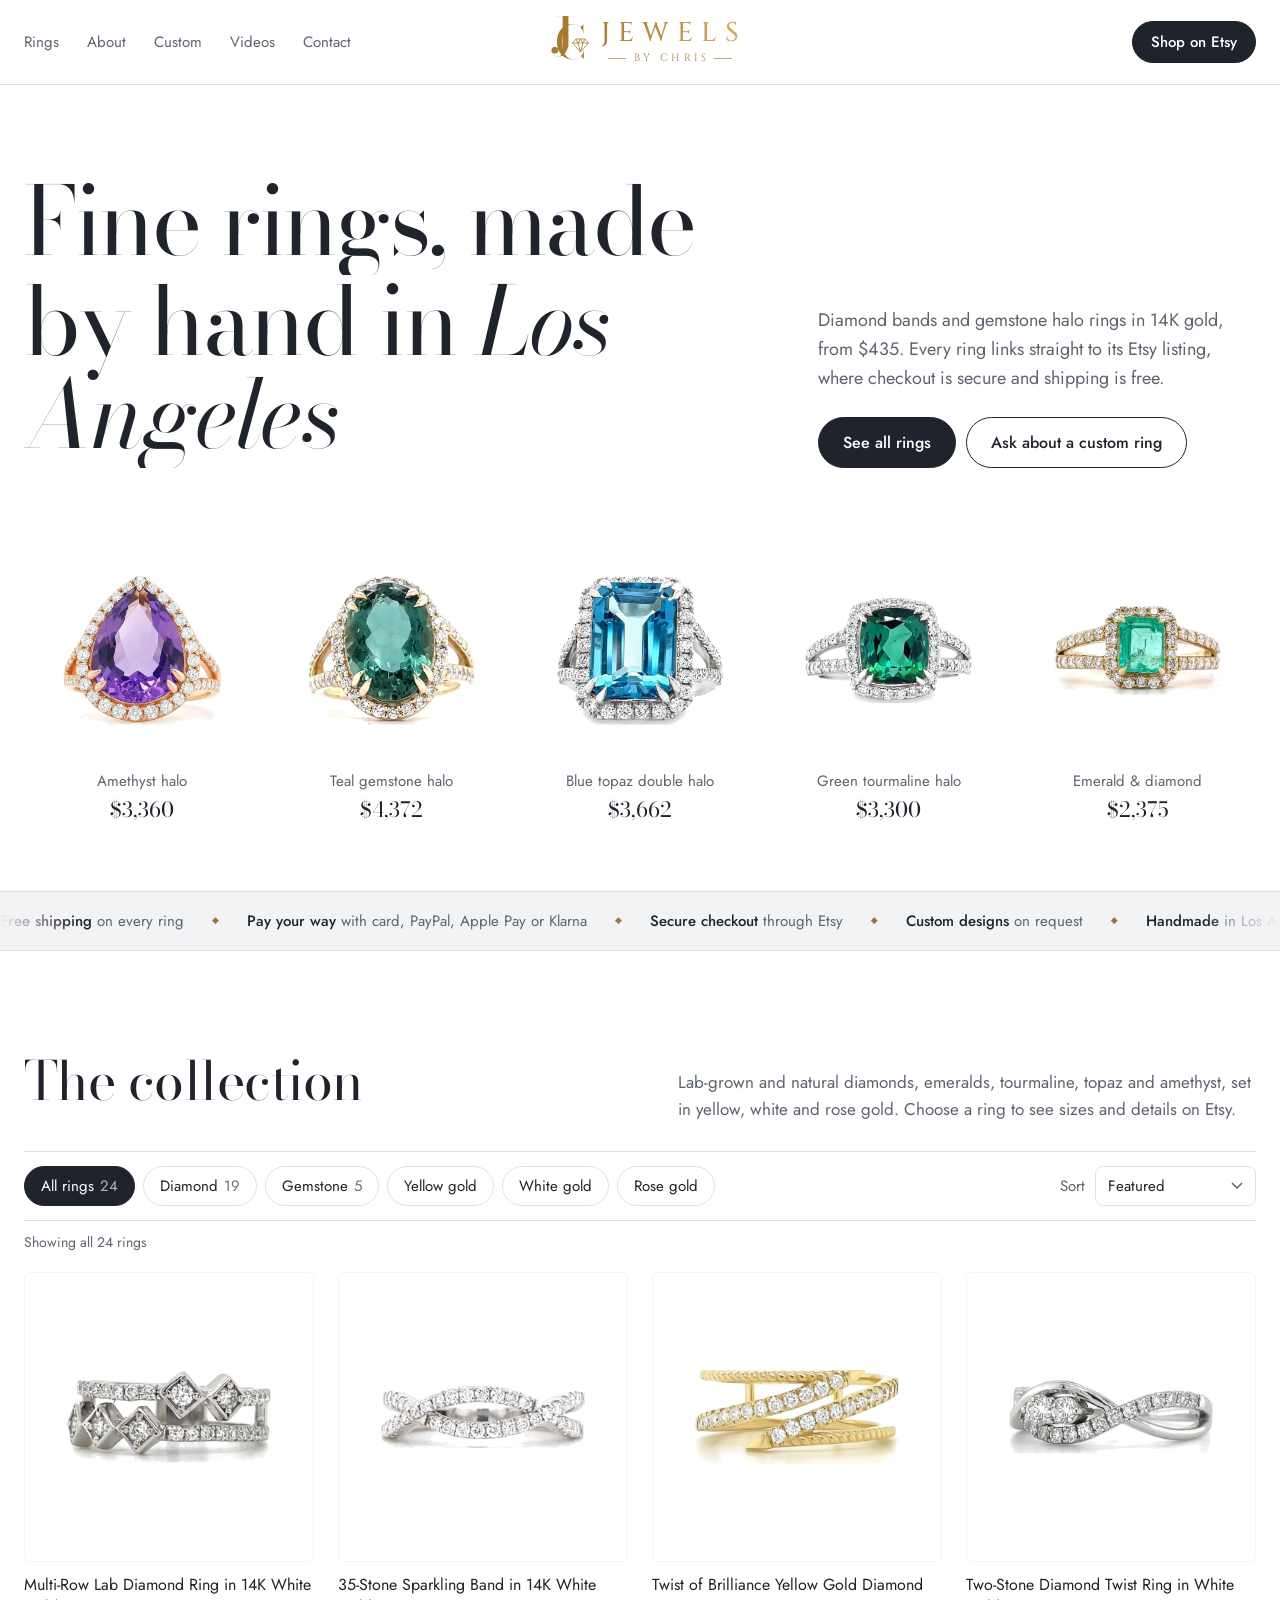
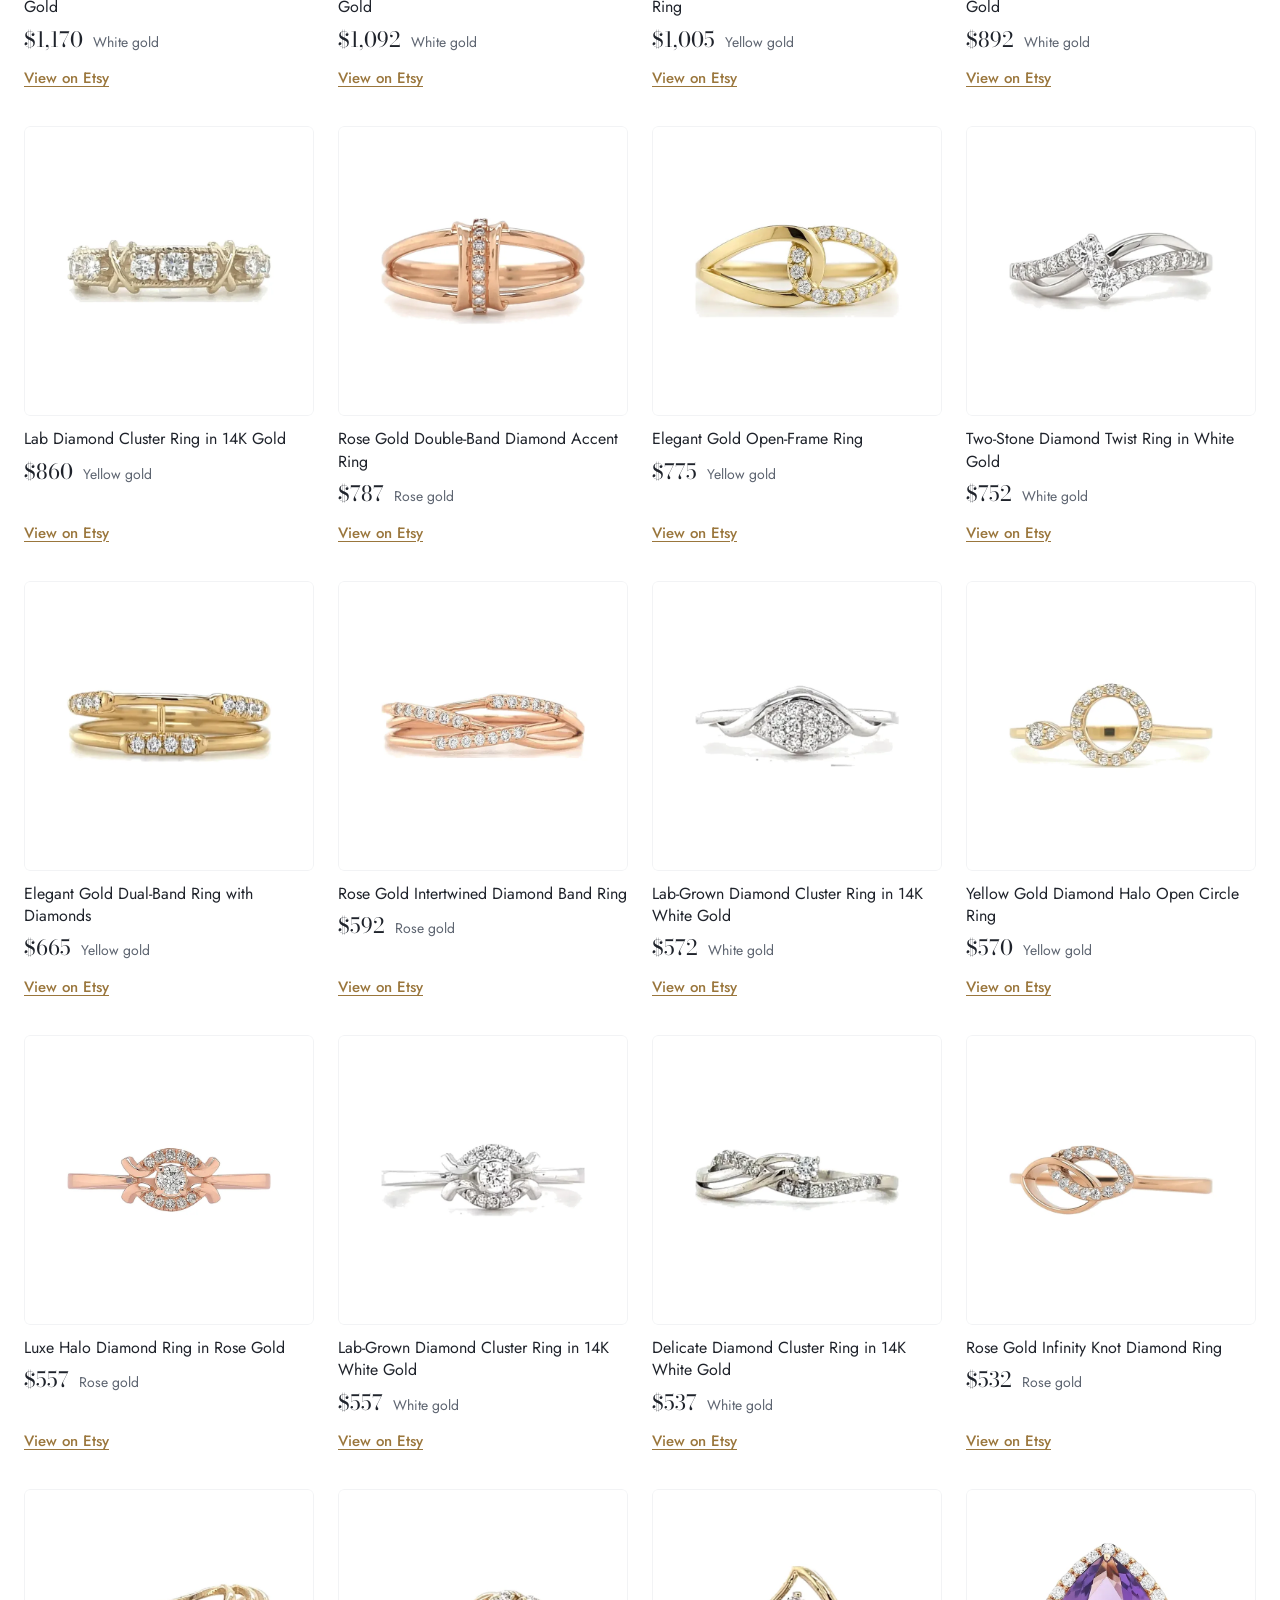
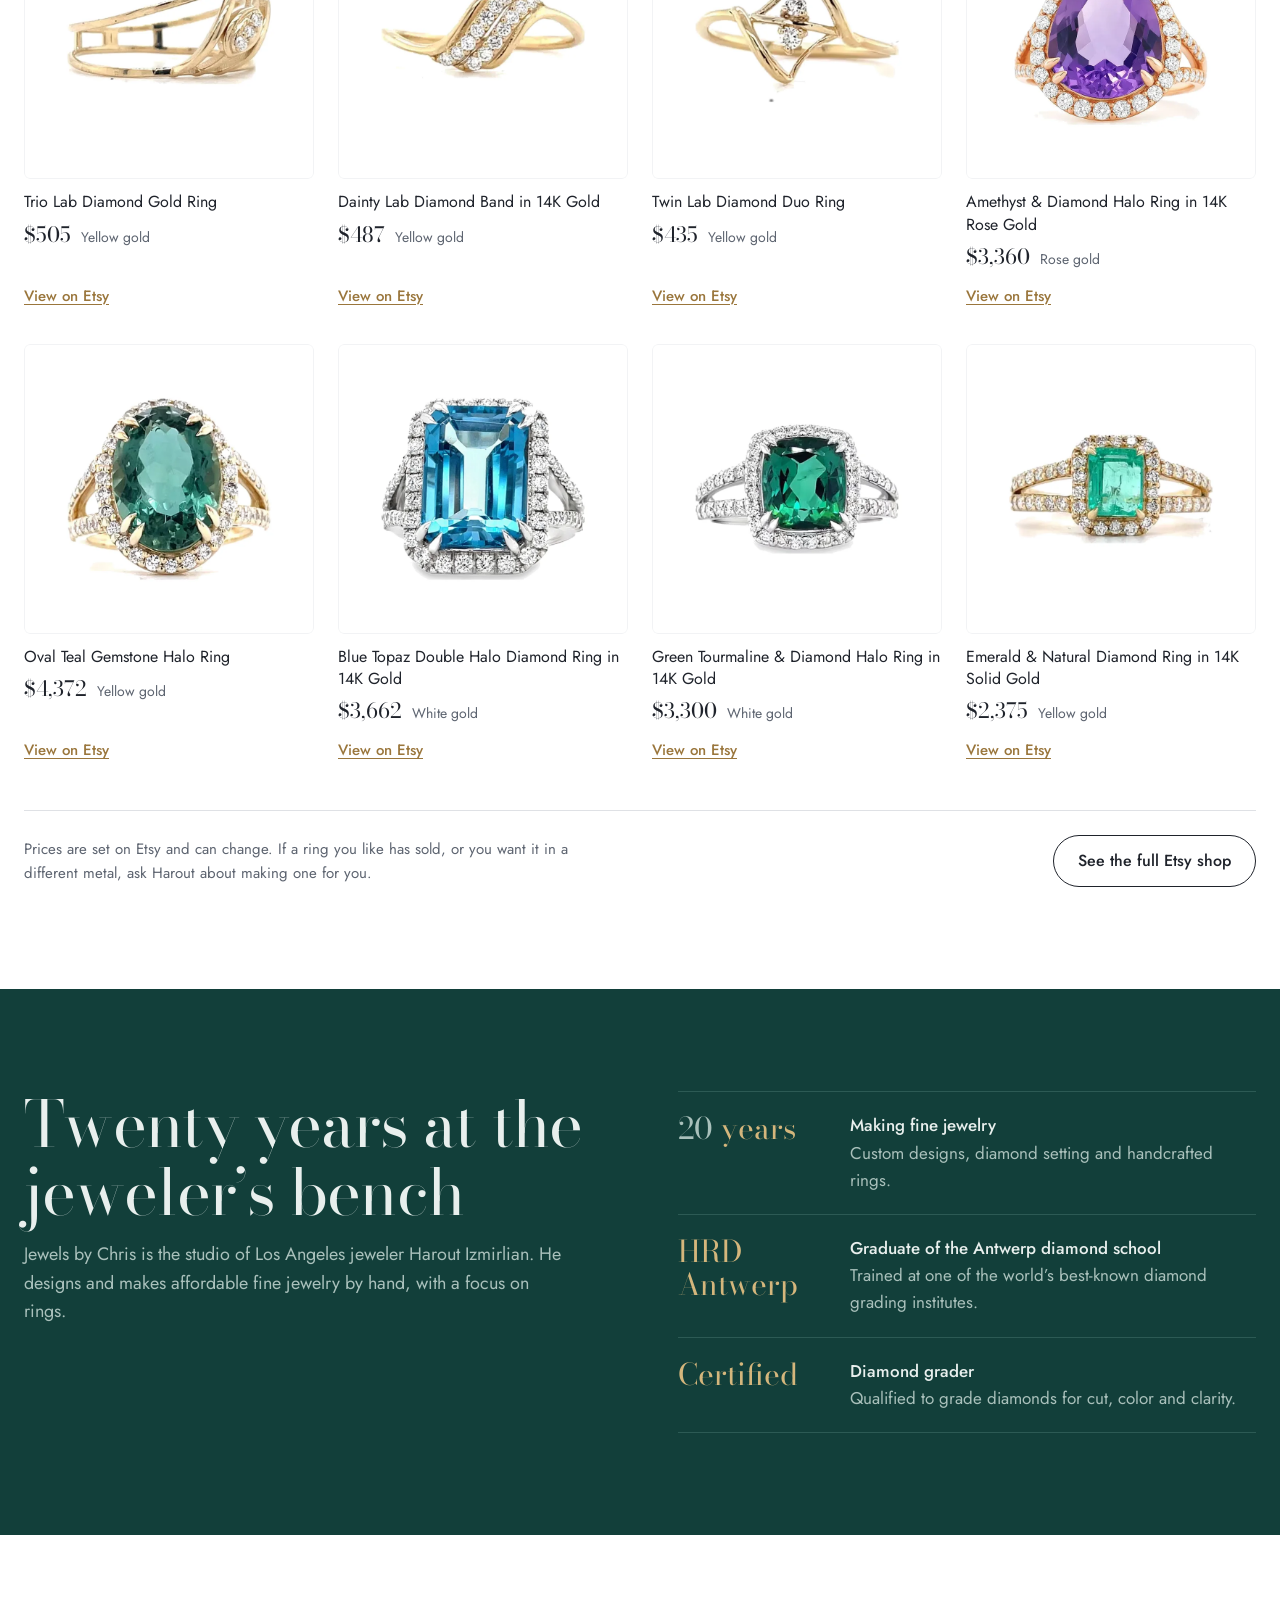
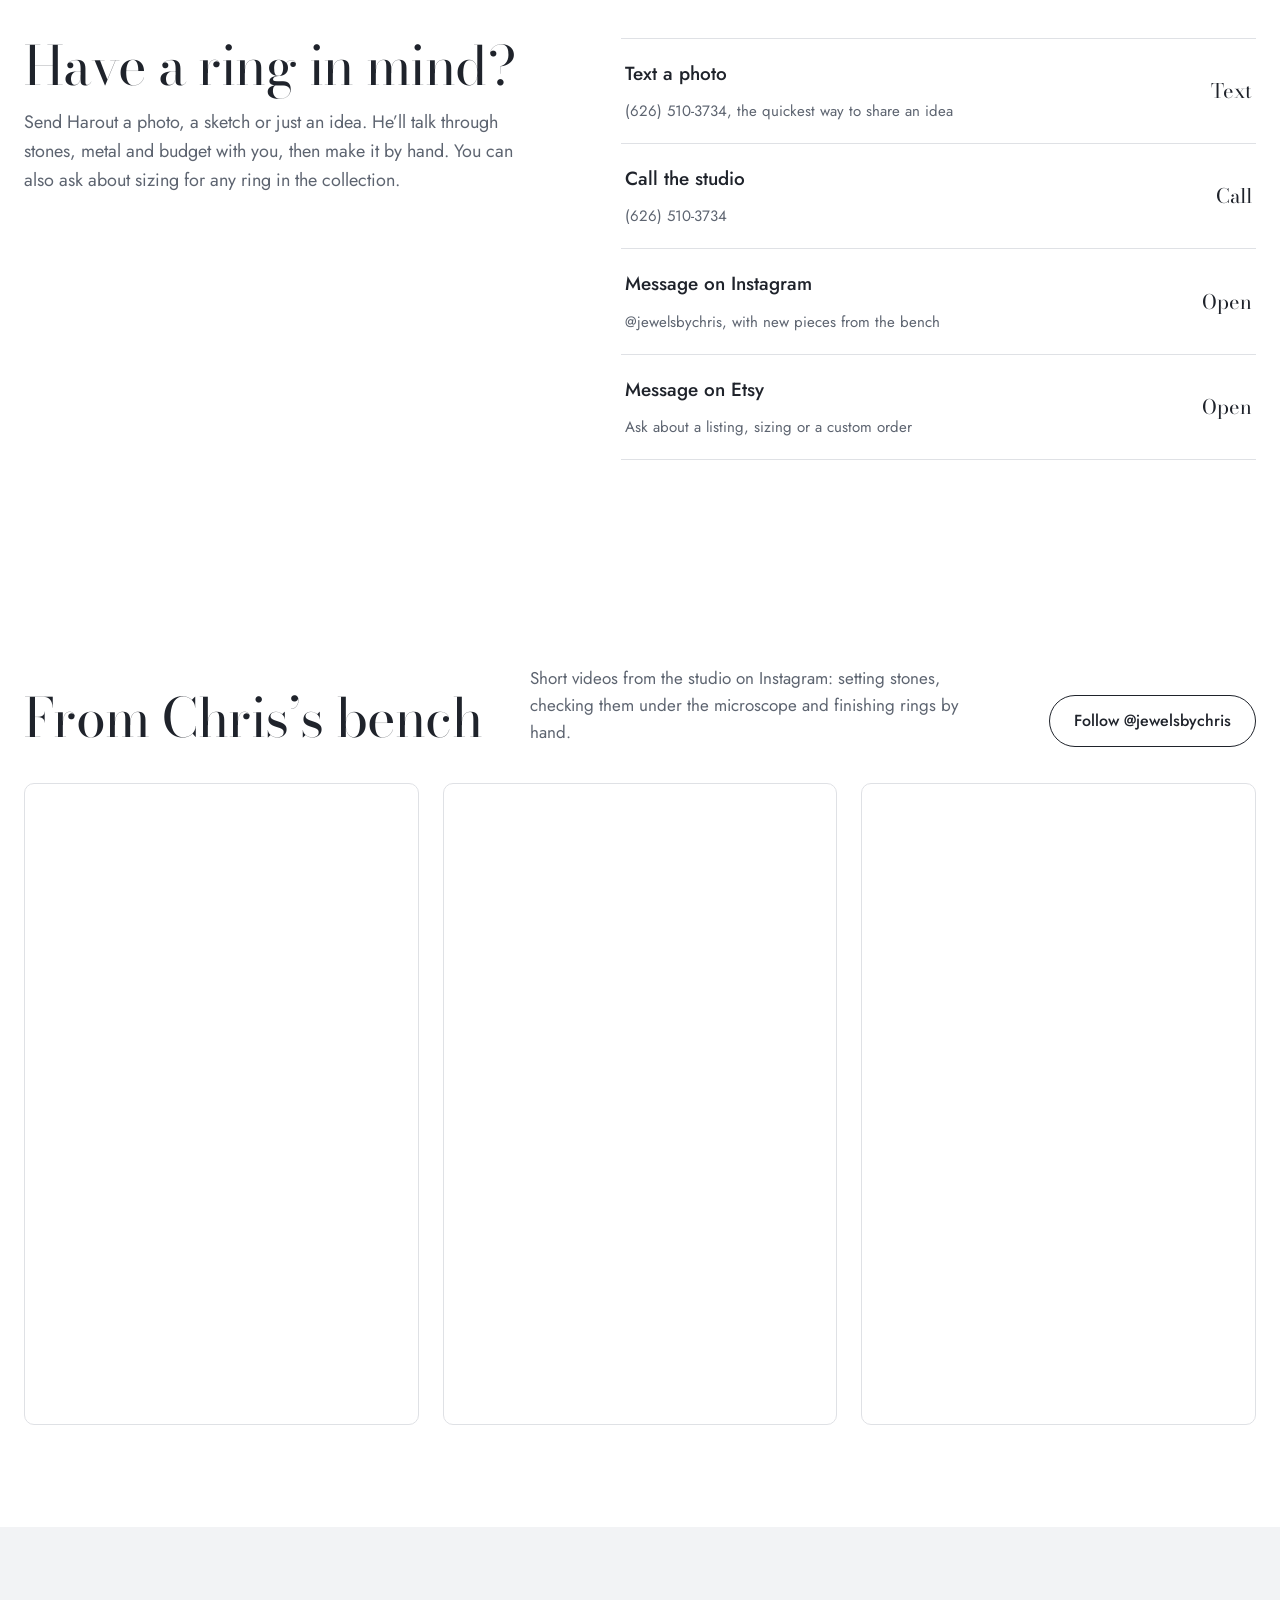
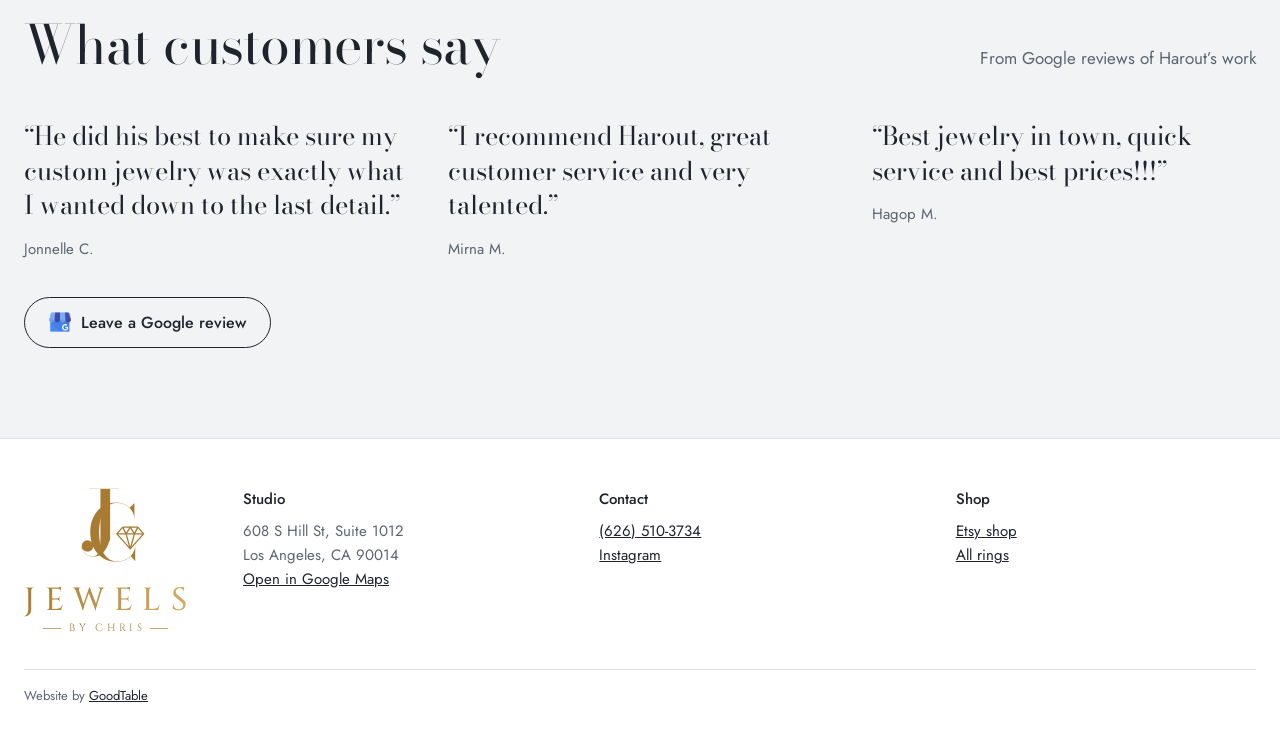
==== commit c6f47084: "Add Jewels by Chris logo, animations, Instagram videos and Google review link - Gold JC monogram wit" ====
--- a/izmirlian-jewelry-github/index.html
+++ b/izmirlian-jewelry-github/index.html
@@ -12,7 +12,7 @@
   <link rel="icon" href="assets/favicon.svg" type="image/svg+xml">
   <link rel="preconnect" href="https://fonts.googleapis.com">
   <link rel="preconnect" href="https://fonts.gstatic.com" crossorigin>
-  <link href="https://fonts.googleapis.com/css2?family=Bodoni+Moda:ital,opsz,wght@0,6..96,400;0,6..96,500;1,6..96,400&family=Jost:wght@400;500;600&display=swap" rel="stylesheet">
+  <link href="https://fonts.googleapis.com/css2?family=Bodoni+Moda:ital,opsz,wght@0,6..96,400;0,6..96,500;1,6..96,400&family=Cinzel:wght@400;500&family=Jost:wght@400;500;600&display=swap" rel="stylesheet">
   <script type="application/ld+json">
 {
  "@context": "https://schema.org",
@@ -294,7 +294,7 @@
       --max: 1240px;
     }
     * { box-sizing: border-box; }
-    html { scroll-behavior: smooth; scroll-padding-top: 76px; }
+    html { scroll-behavior: smooth; scroll-padding-top: 88px; }
     body { margin: 0; background: var(--white); color: var(--ink); font: 400 17px/1.6 var(--sans); -webkit-font-smoothing: antialiased; }
     a { color: inherit; }
     img { display: block; max-width: 100%; height: auto; }
@@ -315,12 +315,28 @@
     .button.line:hover { background: var(--porcelain); }
 
     /* Wordmark echoes the logo: spaced capitals over an italic "by chris" */
-    .wordmark { display: inline-flex; flex-direction: column; align-items: center; line-height: 1; text-decoration: none; color: var(--ink); }
-    .wordmark .w-main { font-family: var(--serif); font-size: 25px; letter-spacing: .32em; margin-right: -.32em; }
-    .wordmark .w-by { margin-top: 3px; font-family: var(--serif); font-style: italic; font-size: 14px; color: var(--gold); }
+    .logo { display: inline-flex; align-items: center; gap: 10px; text-decoration: none; }
+    .logo-mono { width: 50px; height: 55px; overflow: visible; }
+    .logo-words { display: flex; flex-direction: column; align-items: center; line-height: 1; }
+    .logo-name { font-family: "Cinzel", var(--serif); font-size: 27px; font-weight: 500; letter-spacing: .3em; margin-right: -.3em; background: linear-gradient(120deg, #a87b33, #d9b56b 45%, #f3dfa8 52%, #c79a4c 62%, #9c7130) 0 0 / 250% 100%; -webkit-background-clip: text; background-clip: text; color: transparent; animation: gold-sweep 7s 1.2s ease-in-out infinite; }
+    .logo-by { display: flex; align-items: center; gap: 8px; margin-top: 6px; font-family: "Cinzel", var(--serif); font-size: 10.5px; letter-spacing: .32em; color: #a8803d; text-transform: uppercase; }
+    .logo-by::before, .logo-by::after { content: ""; width: 18px; height: 1px; background: currentColor; opacity: .7; }
+    .logo-by span { margin-right: -.32em; }
+    .logo-stacked { flex-direction: column; gap: 6px; }
+    .logo-stacked .logo-mono { width: 84px; height: 92px; }
+    .logo-stacked .logo-name { font-size: 32px; }
+    @keyframes gold-sweep { 0% { background-position: 100% 0; } 22%, 100% { background-position: 0 0; } }
+
+    /* Logo intro: the monogram settles in and the diamond is drawn */
+    .m-j, .m-c { transform-box: fill-box; transform-origin: center; animation: mono-in 1s cubic-bezier(.2,.7,.2,1) both; }
+    .m-c { animation-delay: .1s; }
+    .m-diamond path { stroke-dasharray: 1; stroke-dashoffset: 1; animation: draw 1.1s .55s ease-out forwards; }
+    .m-diamond path + path { animation-delay: .9s; }
+    @keyframes mono-in { from { opacity: 0; transform: translateY(6px) scale(.94); } to { opacity: 1; transform: none; } }
+    @keyframes draw { to { stroke-dashoffset: 0; } }
 
     header { position: sticky; top: 0; z-index: 20; background: rgba(255,255,255,.94); backdrop-filter: blur(8px); border-bottom: 1px solid var(--line); }
-    .nav { display: grid; grid-template-columns: 1fr auto 1fr; align-items: center; min-height: 72px; gap: 20px; }
+    .nav { display: grid; grid-template-columns: 1fr auto 1fr; align-items: center; min-height: 84px; gap: 20px; }
     .navlinks { display: flex; gap: 28px; font-size: 15px; }
     .navlinks a { color: var(--ink-soft); text-decoration: none; }
     .navlinks a:hover { color: var(--ink); }
@@ -331,6 +347,20 @@
     .hero-text { display: grid; grid-template-columns: minmax(0, 1.25fr) minmax(0, .75fr); gap: 32px 64px; align-items: end; }
     .hero h1 { margin: 0; font-size: clamp(46px, 7.4vw, 104px); line-height: .98; letter-spacing: -.025em; }
     .hero h1 i { font-style: italic; }
+    .hero h1 .line { display: inline-block; overflow: hidden; padding-bottom: .08em; vertical-align: top; }
+    .hero h1 .line > span { display: inline-block; animation: rise 1s cubic-bezier(.2,.7,.2,1) both; }
+    .hero h1 .line + .line > span { animation-delay: .12s; }
+    .hero-side { animation: fade-up .9s .35s cubic-bezier(.2,.7,.2,1) both; }
+    .tray li { position: relative; animation: fade-up 1s cubic-bezier(.2,.7,.2,1) both; }
+    .tray li:nth-child(1) { animation-delay: .45s; } .tray li:nth-child(2) { animation-delay: .55s; } .tray li:nth-child(3) { animation-delay: .65s; } .tray li:nth-child(4) { animation-delay: .75s; } .tray li:nth-child(5) { animation-delay: .85s; }
+    .tray .float { display: block; animation: bob 6s ease-in-out infinite; }
+    .tray li:nth-child(2n) .float { animation-delay: -3s; }
+    .tray a:hover img { transform: scale(1.06) rotate(-4deg); }
+    .sparkle { position: absolute; width: 18px; height: 18px; pointer-events: none; opacity: 0; color: #fff; filter: drop-shadow(0 0 3px rgba(255,236,190,.95)) drop-shadow(0 0 1px rgba(160,120,50,.6)); animation: twinkle 2.6s ease-in-out infinite; }
+    @keyframes rise { from { transform: translateY(105%); } to { transform: none; } }
+    @keyframes fade-up { from { opacity: 0; transform: translateY(24px); } to { opacity: 1; transform: none; } }
+    @keyframes bob { 0%, 100% { transform: translateY(0); } 50% { transform: translateY(-8px); } }
+    @keyframes twinkle { 0%, 100% { opacity: 0; transform: scale(.3) rotate(0deg); } 45% { opacity: 1; transform: scale(1) rotate(45deg); } 60% { opacity: 0; transform: scale(.4) rotate(90deg); } }
     .hero-side p { margin-bottom: 24px; color: var(--ink-soft); font-size: 18px; }
     .hero-side .actions { display: flex; flex-wrap: wrap; gap: 10px; }
     .tray { display: grid; grid-template-columns: repeat(5, minmax(0, 1fr)); gap: 12px; margin: clamp(36px, 5vw, 64px) 0 0; padding: 0; list-style: none; }
@@ -343,7 +373,11 @@
     .tray-note a { color: var(--ink); }
 
     .perks { border-block: 1px solid var(--line); background: var(--porcelain); }
-    .perks ul { display: flex; flex-wrap: wrap; justify-content: space-between; gap: 10px 32px; margin: 0 auto; padding: 18px 0; list-style: none; font-size: 15px; color: var(--ink-soft); }
+    .marquee { display: flex; overflow: hidden; -webkit-mask-image: linear-gradient(90deg, transparent, #000 6%, #000 94%, transparent); mask-image: linear-gradient(90deg, transparent, #000 6%, #000 94%, transparent); }
+    .marquee-track { display: flex; flex-shrink: 0; align-items: center; gap: 28px; margin: 0; padding: 17px 28px 17px 0; list-style: none; white-space: nowrap; font-size: 15px; color: var(--ink-soft); animation: marquee 38s linear infinite; }
+    .marquee:hover .marquee-track { animation-play-state: paused; }
+    .marquee .gem { color: var(--gold); font-size: 9px; }
+    @keyframes marquee { to { transform: translateX(-100%); } }
     .perks strong { color: var(--ink); font-weight: 500; }
 
     /* Collection */
@@ -363,7 +397,13 @@
     .ring[hidden] { display: none; }
     .ring a { display: flex; flex-direction: column; height: 100%; text-decoration: none; }
     .ring img { width: 100%; aspect-ratio: 1; object-fit: cover; margin-bottom: 12px; border-radius: 6px; background: var(--white); outline: 1px solid var(--porcelain); outline-offset: -1px; transition: transform .3s ease; }
-    .ring a:hover img { transform: scale(1.02); }
+    .ring .photo { position: relative; display: block; overflow: hidden; margin-bottom: 12px; border-radius: 6px; }
+    .ring .photo img { margin-bottom: 0; }
+    .ring .photo::after { content: ""; position: absolute; inset: 0; background: linear-gradient(115deg, transparent 35%, rgba(255,255,255,.75) 48%, rgba(255,240,205,.5) 52%, transparent 65%); transform: translateX(-120%); pointer-events: none; }
+    .ring a:hover .photo::after { transform: translateX(120%); transition: transform .9s ease; }
+    .ring a:hover img { transform: scale(1.04); }
+    .reveal .ring:not(.in), .reveal .will-reveal:not(.in) { opacity: 0; transform: translateY(28px); }
+    .ring, .will-reveal { transition: opacity .7s ease, transform .7s cubic-bezier(.2,.7,.2,1); }
     .ring-name { font-size: 16px; line-height: 1.4; }
     .ring-meta { display: flex; align-items: baseline; gap: 10px; margin-top: 4px; }
     .ring-price { font-family: var(--serif); font-size: 21px; }
@@ -398,6 +438,16 @@
     .ways p { grid-column: 1; margin: 0; color: var(--ink-soft); font-size: 15px; }
     .ways .go { grid-column: 2; grid-row: 1 / span 2; font-family: var(--serif); font-size: 20px; }
 
+    .bench { padding: clamp(64px, 8vw, 104px) 0; }
+    .bench-head { display: grid; grid-template-columns: auto 1fr auto; align-items: end; gap: 16px 48px; margin-bottom: 36px; }
+    .bench-head h2 { margin: 0; }
+    .bench-head p { max-width: 32em; margin: 0; color: var(--ink-soft); }
+    .reels { display: grid; grid-template-columns: repeat(3, minmax(0, 1fr)); gap: 24px; margin: 0; padding: 0; list-style: none; }
+    .reels li { overflow: hidden; border: 1px solid var(--line); border-radius: 10px; background: var(--white); }
+    .reels iframe { display: block; width: 100%; height: 640px; border: 0; }
+    .review-actions { display: flex; flex-wrap: wrap; gap: 10px; margin-top: 36px; }
+    .review-actions .button { gap: 10px; }
+    .review-actions img { width: 22px; height: 22px; }
     .reviews { background: var(--porcelain); padding: clamp(56px, 7vw, 96px) 0; }
     .review-head { display: flex; flex-wrap: wrap; align-items: baseline; justify-content: space-between; gap: 12px 32px; margin-bottom: 32px; }
     .review-head p { margin: 0; color: var(--ink-soft); }
@@ -425,26 +475,59 @@
       .tray { grid-template-columns: repeat(5, 62%); gap: 8px; overflow-x: auto; scroll-snap-type: x mandatory; padding-bottom: 8px; margin-inline: -24px; padding-inline: 24px; scroll-padding-inline: 24px; }
       .tray li { scroll-snap-align: start; }
       .review-grid { grid-template-columns: 1fr; }
+      .bench-head { grid-template-columns: 1fr; }
+      .reels { grid-template-columns: repeat(3, 82%); overflow-x: auto; scroll-snap-type: x mandatory; margin-inline: -24px; padding: 0 24px 8px; }
+      .reels li { scroll-snap-align: start; }
     }
     @media (max-width: 640px) {
       body { font-size: 16px; }
       .wrap { width: calc(100% - 32px); }
       .tray { margin-inline: -16px; padding-inline: 16px; scroll-padding-inline: 16px; }
-      .wordmark .w-main { font-size: 21px; }
+      .logo-mono { width: 40px; height: 44px; }
+      .logo-name { font-size: 21px; }
+      .logo-by { font-size: 9px; }
       .rings { grid-template-columns: repeat(2, minmax(0, 1fr)); gap: 28px 14px; }
       .ring-name { font-size: 15px; }
       .ring-meta { flex-direction: column; gap: 0; }
-      .perks ul { flex-direction: column; }
       .facts li { grid-template-columns: 1fr; gap: 6px; }
       .foot-grid { grid-template-columns: 1fr; }
     }
     @media (prefers-reduced-motion: reduce) {
       html { scroll-behavior: auto; }
-      * { transition: none !important; }
+      *, *::before, *::after { transition: none !important; animation: none !important; }
+      .m-diamond path { stroke-dashoffset: 0; }
+      .marquee { -webkit-mask-image: none; mask-image: none; }
+      .marquee-track { flex-wrap: wrap; white-space: normal; padding-left: 24px; }
+      .marquee-track[aria-hidden] { display: none; }
+      .sparkle { display: none; }
     }
   </style>
 </head>
 <body>
+  <svg width="0" height="0" style="position:absolute" aria-hidden="true" focusable="false">
+    <defs>
+      <linearGradient id="gold" x1="0" y1="0" x2="1" y2="1">
+        <stop offset="0" stop-color="#a87b33"/>
+        <stop offset=".45" stop-color="#d9b56b"/>
+        <stop offset=".55" stop-color="#f3dfa8"/>
+        <stop offset=".7" stop-color="#c79a4c"/>
+        <stop offset="1" stop-color="#9c7130"/>
+        <animateTransform class="shimmer" attributeName="gradientTransform" type="translate" values="-1 -1; 1 1; 1 1" keyTimes="0; .22; 1" dur="7s" begin="1.2s" repeatCount="indefinite"/>
+      </linearGradient>
+      <linearGradient id="gold-base" x1="0" y1="0" x2="1" y2="1">
+        <stop offset="0" stop-color="#a87b33"/><stop offset=".5" stop-color="#cfa75c"/><stop offset="1" stop-color="#9c7130"/>
+      </linearGradient>
+      <!-- Monogram: tall J laid over a fine C, with a cut diamond in the C's opening (after the Instagram logo) -->
+      <symbol id="monogram" viewBox="0 0 100 110">
+        <text class="m-c" x="58" y="88" text-anchor="middle" font-family="'Bodoni Moda', Didot, serif" font-size="92" font-weight="400" fill="url(#gold)">C</text>
+        <text class="m-j" x="44" y="80" text-anchor="middle" font-family="'Bodoni Moda', Didot, serif" font-size="104" font-weight="500" fill="url(#gold)">J</text>
+        <g class="m-diamond" fill="none" stroke="url(#gold)" stroke-width="1.6" stroke-linejoin="round" transform="translate(63 48)">
+          <path pathLength="1" d="M7 0H25L32 8L16 26L0 8Z"/>
+          <path pathLength="1" d="M0 8H32M7 0L11 8L16 26M25 0L21 8L16 26M11 8L16 0L21 8"/>
+        </g>
+      </symbol>
+    </defs>
+  </svg>
   <a class="skip-link" href="#main">Skip to content</a>
 
   <header>
@@ -453,9 +536,13 @@
         <a href="#rings">Rings</a>
         <a href="#maker">About</a>
         <a href="#custom">Custom</a>
+        <a href="#bench">Videos</a>
         <a href="#contact">Contact</a>
       </nav>
-      <a class="wordmark" href="#top" aria-label="Jewels by Chris, back to top"><span class="w-main">JEWELS</span><span class="w-by">by chris</span></a>
+      <a class="logo" href="#top" aria-label="Jewels by Chris, back to top">
+        <svg class="logo-mono" viewBox="0 0 100 110" aria-hidden="true"><use href="#monogram"/></svg>
+        <span class="logo-words" aria-hidden="true"><span class="logo-name">JEWELS</span><span class="logo-by"><span>by chris</span></span></span>
+      </a>
       <a class="button" href="https://www.etsy.com/shop/jewelsbychriss" target="_blank" rel="noopener">Shop on Etsy</a>
     </div>
   </header>
@@ -464,7 +551,7 @@
     <section class="hero" id="top" aria-labelledby="hero-title">
       <div class="wrap">
         <div class="hero-text">
-          <h1 id="hero-title">Fine rings, made by hand in <i>Los Angeles</i></h1>
+          <h1 id="hero-title"><span class="line"><span>Fine rings, made</span></span> <span class="line"><span>by hand in <i>Los Angeles</i></span></span></h1>
           <div class="hero-side">
             <p>Diamond bands and gemstone halo rings in 14K gold, from $435. Every ring links straight to its Etsy listing, where checkout is secure and shipping is free.</p>
             <div class="actions">
@@ -475,36 +562,34 @@
         </div>
         <ul class="tray" aria-label="Gemstone rings">
           <li><a href="https://www.etsy.com/listing/4414349187/14k-rose-gold-amethyst-diamond-halo-ring" target="_blank" rel="noopener">
-            <img src="assets/rings/06-rose-gold-amethyst-diamond-halo.webp" alt="Pear-shaped amethyst ring with a diamond halo in rose gold" width="800" height="800" fetchpriority="high">
+            <span class="float"><img src="assets/rings/06-rose-gold-amethyst-diamond-halo.webp" alt="Pear-shaped amethyst ring with a diamond halo in rose gold" width="800" height="800" fetchpriority="high"></span>
             <span class="tray-name">Amethyst halo</span><span class="tray-price">$3,360</span>
           </a></li>
           <li><a href="https://www.etsy.com/listing/4414365825/oval-teal-gemstone-halo-ring" target="_blank" rel="noopener">
-            <img src="assets/rings/01-oval-teal-gemstone-halo-ring.webp" alt="Oval teal gemstone ring with a diamond halo and split diamond shank" width="800" height="800" fetchpriority="high">
+            <span class="float"><img src="assets/rings/01-oval-teal-gemstone-halo-ring.webp" alt="Oval teal gemstone ring with a diamond halo and split diamond shank" width="800" height="800" fetchpriority="high"></span>
             <span class="tray-name">Teal gemstone halo</span><span class="tray-price">$4,372</span>
           </a></li>
           <li><a href="https://www.etsy.com/listing/4414364924/blue-topaz-double-halo-diamond-ring-14k" target="_blank" rel="noopener">
-            <img src="assets/rings/07-blue-topaz-double-halo-diamond-ring.webp" alt="Emerald-cut blue topaz ring with a double diamond halo" width="800" height="800">
+            <span class="float"><img src="assets/rings/07-blue-topaz-double-halo-diamond-ring.webp" alt="Emerald-cut blue topaz ring with a double diamond halo" width="800" height="800"></span>
             <span class="tray-name">Blue topaz double halo</span><span class="tray-price">$3,662</span>
           </a></li>
           <li><a href="https://www.etsy.com/listing/4414379357/green-tourmaline-diamond-halo-ring-in" target="_blank" rel="noopener">
-            <img src="assets/rings/03-green-tourmaline-diamond-halo-ring.webp" alt="Cushion green tourmaline ring with a diamond halo" width="800" height="800">
+            <span class="float"><img src="assets/rings/03-green-tourmaline-diamond-halo-ring.webp" alt="Cushion green tourmaline ring with a diamond halo" width="800" height="800"></span>
             <span class="tray-name">Green tourmaline halo</span><span class="tray-price">$3,300</span>
           </a></li>
           <li><a href="https://www.etsy.com/listing/4414375295/green-emarald-and-natural-small-diamond" target="_blank" rel="noopener">
-            <img src="assets/rings/02-green-emerald-natural-diamond-ring.webp" alt="Emerald-cut green emerald ring with diamond halo and split shank in yellow gold" width="800" height="800">
+            <span class="float"><img src="assets/rings/02-green-emerald-natural-diamond-ring.webp" alt="Emerald-cut green emerald ring with diamond halo and split shank in yellow gold" width="800" height="800"></span>
             <span class="tray-name">Emerald &amp; diamond</span><span class="tray-price">$2,375</span>
           </a></li>
         </ul>
       </div>
     </section>
 
-    <div class="perks">
-      <ul class="wrap" aria-label="Buying on Etsy">
-        <li><strong>Free shipping</strong> on every ring</li>
-        <li><strong>Pay your way</strong> with card, PayPal, Apple Pay or Klarna</li>
-        <li><strong>Secure checkout</strong> through Etsy</li>
-        <li><strong>Custom designs</strong> on request</li>
-      </ul>
+    <div class="perks" aria-label="Buying on Etsy">
+      <div class="marquee">
+        <ul class="marquee-track"><li><strong>Free shipping</strong> on every ring</li><li class="gem" aria-hidden="true">◆</li><li><strong>Pay your way</strong> with card, PayPal, Apple Pay or Klarna</li><li class="gem" aria-hidden="true">◆</li><li><strong>Secure checkout</strong> through Etsy</li><li class="gem" aria-hidden="true">◆</li><li><strong>Custom designs</strong> on request</li><li class="gem" aria-hidden="true">◆</li><li><strong>Handmade</strong> in Los Angeles</li><li class="gem" aria-hidden="true">◆</li></ul>
+        <ul class="marquee-track" aria-hidden="true"><li><strong>Free shipping</strong> on every ring</li><li class="gem" aria-hidden="true">◆</li><li><strong>Pay your way</strong> with card, PayPal, Apple Pay or Klarna</li><li class="gem" aria-hidden="true">◆</li><li><strong>Secure checkout</strong> through Etsy</li><li class="gem" aria-hidden="true">◆</li><li><strong>Custom designs</strong> on request</li><li class="gem" aria-hidden="true">◆</li><li><strong>Handmade</strong> in Los Angeles</li><li class="gem" aria-hidden="true">◆</li></ul>
+      </div>
     </div>
 
     <section class="collection" id="rings" aria-labelledby="rings-title">
@@ -538,7 +623,7 @@
         <ul class="rings" id="ring-list">
           <li class="ring" data-kind="diamond" data-metal="white" data-price="1170" data-order="0">
             <a href="https://www.etsy.com/listing/4414405314/multi-row-lab-diamond-ring-in-14k-white" target="_blank" rel="noopener">
-              <img src="assets/rings/14-multi-row-lab-diamond-white-gold.webp" alt="Wide white gold ring with rows of lab diamonds" width="800" height="800" loading="lazy">
+              <span class="photo"><img src="assets/rings/14-multi-row-lab-diamond-white-gold.webp" alt="Wide white gold ring with rows of lab diamonds" width="800" height="800" loading="lazy"></span>
               <span class="ring-name">Multi-Row Lab Diamond Ring in 14K White Gold</span>
               <span class="ring-meta"><span class="ring-price">$1,170</span><span class="ring-metal">White gold</span></span>
               <span class="ring-buy">View on Etsy<span class="visually-hidden"> (opens Etsy in a new tab)</span></span>
@@ -546,7 +631,7 @@
           </li>
           <li class="ring" data-kind="diamond" data-metal="white" data-price="1092" data-order="1">
             <a href="https://www.etsy.com/listing/4414393582/35-stone-sparkling-band-in-14k-white" target="_blank" rel="noopener">
-              <img src="assets/rings/12-35-stone-sparkling-band-white-gold.webp" alt="Crossover white gold band set with 35 diamonds" width="800" height="800" loading="lazy">
+              <span class="photo"><img src="assets/rings/12-35-stone-sparkling-band-white-gold.webp" alt="Crossover white gold band set with 35 diamonds" width="800" height="800" loading="lazy"></span>
               <span class="ring-name">35-Stone Sparkling Band in 14K White Gold</span>
               <span class="ring-meta"><span class="ring-price">$1,092</span><span class="ring-metal">White gold</span></span>
               <span class="ring-buy">View on Etsy<span class="visually-hidden"> (opens Etsy in a new tab)</span></span>
@@ -554,7 +639,7 @@
           </li>
           <li class="ring" data-kind="diamond" data-metal="yellow" data-price="1005" data-order="2">
             <a href="https://www.etsy.com/listing/4373818923/twist-of-brilliance-yellow-gold-diamond" target="_blank" rel="noopener">
-              <img src="assets/rings/16-twist-of-brilliance-yellow-gold.webp" alt="Layered yellow gold ring with twisted and diamond-set bands" width="800" height="800" loading="lazy">
+              <span class="photo"><img src="assets/rings/16-twist-of-brilliance-yellow-gold.webp" alt="Layered yellow gold ring with twisted and diamond-set bands" width="800" height="800" loading="lazy"></span>
               <span class="ring-name">Twist of Brilliance Yellow Gold Diamond Ring</span>
               <span class="ring-meta"><span class="ring-price">$1,005</span><span class="ring-metal">Yellow gold</span></span>
               <span class="ring-buy">View on Etsy<span class="visually-hidden"> (opens Etsy in a new tab)</span></span>
@@ -562,7 +647,7 @@
           </li>
           <li class="ring" data-kind="diamond" data-metal="white" data-price="892" data-order="3">
             <a href="https://www.etsy.com/listing/4373842799/two-stone-diamond-twist-ring-in-white" target="_blank" rel="noopener">
-              <img src="assets/rings/19-two-stone-diamond-twist-white-gold-892.webp" alt="White gold twist ring with two center diamonds" width="800" height="800" loading="lazy">
+              <span class="photo"><img src="assets/rings/19-two-stone-diamond-twist-white-gold-892.webp" alt="White gold twist ring with two center diamonds" width="800" height="800" loading="lazy"></span>
               <span class="ring-name">Two-Stone Diamond Twist Ring in White Gold</span>
               <span class="ring-meta"><span class="ring-price">$892</span><span class="ring-metal">White gold</span></span>
               <span class="ring-buy">View on Etsy<span class="visually-hidden"> (opens Etsy in a new tab)</span></span>
@@ -570,7 +655,7 @@
           </li>
           <li class="ring" data-kind="diamond" data-metal="yellow" data-price="860" data-order="4">
             <a href="https://www.etsy.com/listing/4414382780/lab-diamond-cluster-ring-in-14k-gold" target="_blank" rel="noopener">
-              <img src="assets/rings/09-lab-diamond-cluster-14k-gold.webp" alt="Yellow gold band with lab diamonds between crossed accents" width="800" height="800" loading="lazy">
+              <span class="photo"><img src="assets/rings/09-lab-diamond-cluster-14k-gold.webp" alt="Yellow gold band with lab diamonds between crossed accents" width="800" height="800" loading="lazy"></span>
               <span class="ring-name">Lab Diamond Cluster Ring in 14K Gold</span>
               <span class="ring-meta"><span class="ring-price">$860</span><span class="ring-metal">Yellow gold</span></span>
               <span class="ring-buy">View on Etsy<span class="visually-hidden"> (opens Etsy in a new tab)</span></span>
@@ -578,7 +663,7 @@
           </li>
           <li class="ring" data-kind="diamond" data-metal="rose" data-price="787" data-order="5">
             <a href="https://www.etsy.com/listing/4373830207/rose-gold-double-band-diamond-accent" target="_blank" rel="noopener">
-              <img src="assets/rings/18-rose-gold-double-band-diamond-accent.webp" alt="Double rose gold band joined by a diamond bar" width="800" height="800" loading="lazy">
+              <span class="photo"><img src="assets/rings/18-rose-gold-double-band-diamond-accent.webp" alt="Double rose gold band joined by a diamond bar" width="800" height="800" loading="lazy"></span>
               <span class="ring-name">Rose Gold Double-Band Diamond Accent Ring</span>
               <span class="ring-meta"><span class="ring-price">$787</span><span class="ring-metal">Rose gold</span></span>
               <span class="ring-buy">View on Etsy<span class="visually-hidden"> (opens Etsy in a new tab)</span></span>
@@ -586,7 +671,7 @@
           </li>
           <li class="ring" data-kind="diamond" data-metal="yellow" data-price="775" data-order="6">
             <a href="https://www.etsy.com/listing/4374498883/elegant-gold-open-frame-ring-back-view" target="_blank" rel="noopener">
-              <img src="assets/rings/24-elegant-gold-open-frame-ring-back.webp" alt="Open-frame yellow gold ring with a diamond-set loop" width="800" height="800" loading="lazy">
+              <span class="photo"><img src="assets/rings/24-elegant-gold-open-frame-ring-back.webp" alt="Open-frame yellow gold ring with a diamond-set loop" width="800" height="800" loading="lazy"></span>
               <span class="ring-name">Elegant Gold Open-Frame Ring</span>
               <span class="ring-meta"><span class="ring-price">$775</span><span class="ring-metal">Yellow gold</span></span>
               <span class="ring-buy">View on Etsy<span class="visually-hidden"> (opens Etsy in a new tab)</span></span>
@@ -594,7 +679,7 @@
           </li>
           <li class="ring" data-kind="diamond" data-metal="white" data-price="752" data-order="7">
             <a href="https://www.etsy.com/listing/4374451561/two-stone-diamond-twist-ring-in-white" target="_blank" rel="noopener">
-              <img src="assets/rings/21-two-stone-diamond-twist-white-gold-752.webp" alt="Slim white gold twist ring with diamonds" width="800" height="800" loading="lazy">
+              <span class="photo"><img src="assets/rings/21-two-stone-diamond-twist-white-gold-752.webp" alt="Slim white gold twist ring with diamonds" width="800" height="800" loading="lazy"></span>
               <span class="ring-name">Two-Stone Diamond Twist Ring in White Gold</span>
               <span class="ring-meta"><span class="ring-price">$752</span><span class="ring-metal">White gold</span></span>
               <span class="ring-buy">View on Etsy<span class="visually-hidden"> (opens Etsy in a new tab)</span></span>
@@ -602,7 +687,7 @@
           </li>
           <li class="ring" data-kind="diamond" data-metal="yellow" data-price="665" data-order="8">
             <a href="https://www.etsy.com/listing/4374471950/elegant-gold-dual-band-ring-with" target="_blank" rel="noopener">
-              <img src="assets/rings/22-elegant-gold-dual-band-ring.webp" alt="Two stacked yellow gold bands set with diamonds" width="800" height="800" loading="lazy">
+              <span class="photo"><img src="assets/rings/22-elegant-gold-dual-band-ring.webp" alt="Two stacked yellow gold bands set with diamonds" width="800" height="800" loading="lazy"></span>
               <span class="ring-name">Elegant Gold Dual-Band Ring with Diamonds</span>
               <span class="ring-meta"><span class="ring-price">$665</span><span class="ring-metal">Yellow gold</span></span>
               <span class="ring-buy">View on Etsy<span class="visually-hidden"> (opens Etsy in a new tab)</span></span>
@@ -610,7 +695,7 @@
           </li>
           <li class="ring" data-kind="diamond" data-metal="rose" data-price="592" data-order="9">
             <a href="https://www.etsy.com/listing/4374483522/rose-gold-intertwined-diamond-band-ring" target="_blank" rel="noopener">
-              <img src="assets/rings/23-rose-gold-intertwined-diamond-band.webp" alt="Intertwined rose gold bands set with diamonds" width="800" height="800" loading="lazy">
+              <span class="photo"><img src="assets/rings/23-rose-gold-intertwined-diamond-band.webp" alt="Intertwined rose gold bands set with diamonds" width="800" height="800" loading="lazy"></span>
               <span class="ring-name">Rose Gold Intertwined Diamond Band Ring</span>
               <span class="ring-meta"><span class="ring-price">$592</span><span class="ring-metal">Rose gold</span></span>
               <span class="ring-buy">View on Etsy<span class="visually-hidden"> (opens Etsy in a new tab)</span></span>
@@ -618,7 +703,7 @@
           </li>
           <li class="ring" data-kind="diamond" data-metal="white" data-price="572" data-order="10">
             <a href="https://www.etsy.com/listing/4414394275/lab-grown-diamond-cluster-ring-in-14k" target="_blank" rel="noopener">
-              <img src="assets/rings/11-lab-grown-cluster-white-gold-572.webp" alt="White gold ring with a marquise-shaped lab diamond cluster" width="800" height="800" loading="lazy">
+              <span class="photo"><img src="assets/rings/11-lab-grown-cluster-white-gold-572.webp" alt="White gold ring with a marquise-shaped lab diamond cluster" width="800" height="800" loading="lazy"></span>
               <span class="ring-name">Lab-Grown Diamond Cluster Ring in 14K White Gold</span>
               <span class="ring-meta"><span class="ring-price">$572</span><span class="ring-metal">White gold</span></span>
               <span class="ring-buy">View on Etsy<span class="visually-hidden"> (opens Etsy in a new tab)</span></span>
@@ -626,7 +711,7 @@
           </li>
           <li class="ring" data-kind="diamond" data-metal="yellow" data-price="570" data-order="11">
             <a href="https://www.etsy.com/listing/4373821987/yellow-gold-diamond-halo-open-circle" target="_blank" rel="noopener">
-              <img src="assets/rings/17-yellow-gold-halo-open-circle.webp" alt="Yellow gold ring with an open circle of diamonds" width="800" height="800" loading="lazy">
+              <span class="photo"><img src="assets/rings/17-yellow-gold-halo-open-circle.webp" alt="Yellow gold ring with an open circle of diamonds" width="800" height="800" loading="lazy"></span>
               <span class="ring-name">Yellow Gold Diamond Halo Open Circle Ring</span>
               <span class="ring-meta"><span class="ring-price">$570</span><span class="ring-metal">Yellow gold</span></span>
               <span class="ring-buy">View on Etsy<span class="visually-hidden"> (opens Etsy in a new tab)</span></span>
@@ -634,7 +719,7 @@
           </li>
           <li class="ring" data-kind="diamond" data-metal="rose" data-price="557" data-order="12">
             <a href="https://www.etsy.com/listing/4373801930/luxe-halo-diamond-ring-in-rose-gold" target="_blank" rel="noopener">
-              <img src="assets/rings/15-luxe-halo-diamond-rose-gold.webp" alt="Rose gold ring with a round diamond halo center" width="800" height="800" loading="lazy">
+              <span class="photo"><img src="assets/rings/15-luxe-halo-diamond-rose-gold.webp" alt="Rose gold ring with a round diamond halo center" width="800" height="800" loading="lazy"></span>
               <span class="ring-name">Luxe Halo Diamond Ring in Rose Gold</span>
               <span class="ring-meta"><span class="ring-price">$557</span><span class="ring-metal">Rose gold</span></span>
               <span class="ring-buy">View on Etsy<span class="visually-hidden"> (opens Etsy in a new tab)</span></span>
@@ -642,7 +727,7 @@
           </li>
           <li class="ring" data-kind="diamond" data-metal="white" data-price="557" data-order="13">
             <a href="https://www.etsy.com/listing/4414396507/lab-grown-diamond-cluster-ring-in-14k" target="_blank" rel="noopener">
-              <img src="assets/rings/04-lab-grown-cluster-white-gold-557.webp" alt="White gold ring with a small round lab diamond cluster" width="800" height="800" loading="lazy">
+              <span class="photo"><img src="assets/rings/04-lab-grown-cluster-white-gold-557.webp" alt="White gold ring with a small round lab diamond cluster" width="800" height="800" loading="lazy"></span>
               <span class="ring-name">Lab-Grown Diamond Cluster Ring in 14K White Gold</span>
               <span class="ring-meta"><span class="ring-price">$557</span><span class="ring-metal">White gold</span></span>
               <span class="ring-buy">View on Etsy<span class="visually-hidden"> (opens Etsy in a new tab)</span></span>
@@ -650,7 +735,7 @@
           </li>
           <li class="ring" data-kind="diamond" data-metal="white" data-price="537" data-order="14">
             <a href="https://www.etsy.com/listing/4414379744/delicate-diamond-cluster-ring-in-14k" target="_blank" rel="noopener">
-              <img src="assets/rings/08-delicate-diamond-cluster-white-gold.webp" alt="Fine white gold bypass ring with a diamond cluster" width="800" height="800" loading="lazy">
+              <span class="photo"><img src="assets/rings/08-delicate-diamond-cluster-white-gold.webp" alt="Fine white gold bypass ring with a diamond cluster" width="800" height="800" loading="lazy"></span>
               <span class="ring-name">Delicate Diamond Cluster Ring in 14K White Gold</span>
               <span class="ring-meta"><span class="ring-price">$537</span><span class="ring-metal">White gold</span></span>
               <span class="ring-buy">View on Etsy<span class="visually-hidden"> (opens Etsy in a new tab)</span></span>
@@ -658,7 +743,7 @@
           </li>
           <li class="ring" data-kind="diamond" data-metal="rose" data-price="532" data-order="15">
             <a href="https://www.etsy.com/listing/4373851330/rose-gold-infinity-knot-diamond-ring" target="_blank" rel="noopener">
-              <img src="assets/rings/20-rose-gold-infinity-knot-diamond-ring.webp" alt="Rose gold ring with a diamond-set infinity knot" width="800" height="800" loading="lazy">
+              <span class="photo"><img src="assets/rings/20-rose-gold-infinity-knot-diamond-ring.webp" alt="Rose gold ring with a diamond-set infinity knot" width="800" height="800" loading="lazy"></span>
               <span class="ring-name">Rose Gold Infinity Knot Diamond Ring</span>
               <span class="ring-meta"><span class="ring-price">$532</span><span class="ring-metal">Rose gold</span></span>
               <span class="ring-buy">View on Etsy<span class="visually-hidden"> (opens Etsy in a new tab)</span></span>
@@ -666,7 +751,7 @@
           </li>
           <li class="ring" data-kind="diamond" data-metal="yellow" data-price="505" data-order="16">
             <a href="https://www.etsy.com/listing/4414397286/trio-lab-diamond-gold-ring" target="_blank" rel="noopener">
-              <img src="assets/rings/13-trio-lab-diamond-gold-ring.webp" alt="Open yellow gold ring with three lab diamonds" width="800" height="800" loading="lazy">
+              <span class="photo"><img src="assets/rings/13-trio-lab-diamond-gold-ring.webp" alt="Open yellow gold ring with three lab diamonds" width="800" height="800" loading="lazy"></span>
               <span class="ring-name">Trio Lab Diamond Gold Ring</span>
               <span class="ring-meta"><span class="ring-price">$505</span><span class="ring-metal">Yellow gold</span></span>
               <span class="ring-buy">View on Etsy<span class="visually-hidden"> (opens Etsy in a new tab)</span></span>
@@ -674,7 +759,7 @@
           </li>
           <li class="ring" data-kind="diamond" data-metal="yellow" data-price="487" data-order="17">
             <a href="https://www.etsy.com/listing/4414392025/dainty-lab-diamond-band-in-14k-gold" target="_blank" rel="noopener">
-              <img src="assets/rings/10-dainty-lab-diamond-band.webp" alt="Thin yellow gold bypass band with lab diamonds" width="800" height="800" loading="lazy">
+              <span class="photo"><img src="assets/rings/10-dainty-lab-diamond-band.webp" alt="Thin yellow gold bypass band with lab diamonds" width="800" height="800" loading="lazy"></span>
               <span class="ring-name">Dainty Lab Diamond Band in 14K Gold</span>
               <span class="ring-meta"><span class="ring-price">$487</span><span class="ring-metal">Yellow gold</span></span>
               <span class="ring-buy">View on Etsy<span class="visually-hidden"> (opens Etsy in a new tab)</span></span>
@@ -682,7 +767,7 @@
           </li>
           <li class="ring" data-kind="diamond" data-metal="yellow" data-price="435" data-order="18">
             <a href="https://www.etsy.com/listing/4414400298/twin-lab-diamond-duo-ring" target="_blank" rel="noopener">
-              <img src="assets/rings/05-twin-lab-diamond-duo-ring.webp" alt="Delicate yellow gold ring with two lab diamonds in an open frame" width="800" height="800" loading="lazy">
+              <span class="photo"><img src="assets/rings/05-twin-lab-diamond-duo-ring.webp" alt="Delicate yellow gold ring with two lab diamonds in an open frame" width="800" height="800" loading="lazy"></span>
               <span class="ring-name">Twin Lab Diamond Duo Ring</span>
               <span class="ring-meta"><span class="ring-price">$435</span><span class="ring-metal">Yellow gold</span></span>
               <span class="ring-buy">View on Etsy<span class="visually-hidden"> (opens Etsy in a new tab)</span></span>
@@ -690,7 +775,7 @@
           </li>
           <li class="ring" data-kind="gemstone" data-metal="rose" data-price="3360" data-order="19">
             <a href="https://www.etsy.com/listing/4414349187/14k-rose-gold-amethyst-diamond-halo-ring" target="_blank" rel="noopener">
-              <img src="assets/rings/06-rose-gold-amethyst-diamond-halo.webp" alt="Pear-shaped amethyst ring with a diamond halo in rose gold" width="800" height="800" loading="lazy">
+              <span class="photo"><img src="assets/rings/06-rose-gold-amethyst-diamond-halo.webp" alt="Pear-shaped amethyst ring with a diamond halo in rose gold" width="800" height="800" loading="lazy"></span>
               <span class="ring-name">Amethyst &amp; Diamond Halo Ring in 14K Rose Gold</span>
               <span class="ring-meta"><span class="ring-price">$3,360</span><span class="ring-metal">Rose gold</span></span>
               <span class="ring-buy">View on Etsy<span class="visually-hidden"> (opens Etsy in a new tab)</span></span>
@@ -698,7 +783,7 @@
           </li>
           <li class="ring" data-kind="gemstone" data-metal="yellow" data-price="4372" data-order="20">
             <a href="https://www.etsy.com/listing/4414365825/oval-teal-gemstone-halo-ring" target="_blank" rel="noopener">
-              <img src="assets/rings/01-oval-teal-gemstone-halo-ring.webp" alt="Oval teal gemstone ring with a diamond halo and split diamond shank" width="800" height="800" loading="lazy">
+              <span class="photo"><img src="assets/rings/01-oval-teal-gemstone-halo-ring.webp" alt="Oval teal gemstone ring with a diamond halo and split diamond shank" width="800" height="800" loading="lazy"></span>
               <span class="ring-name">Oval Teal Gemstone Halo Ring</span>
               <span class="ring-meta"><span class="ring-price">$4,372</span><span class="ring-metal">Yellow gold</span></span>
               <span class="ring-buy">View on Etsy<span class="visually-hidden"> (opens Etsy in a new tab)</span></span>
@@ -706,7 +791,7 @@
           </li>
           <li class="ring" data-kind="gemstone" data-metal="white" data-price="3662" data-order="21">
             <a href="https://www.etsy.com/listing/4414364924/blue-topaz-double-halo-diamond-ring-14k" target="_blank" rel="noopener">
-              <img src="assets/rings/07-blue-topaz-double-halo-diamond-ring.webp" alt="Emerald-cut blue topaz ring with a double diamond halo" width="800" height="800" loading="lazy">
+              <span class="photo"><img src="assets/rings/07-blue-topaz-double-halo-diamond-ring.webp" alt="Emerald-cut blue topaz ring with a double diamond halo" width="800" height="800" loading="lazy"></span>
               <span class="ring-name">Blue Topaz Double Halo Diamond Ring in 14K Gold</span>
               <span class="ring-meta"><span class="ring-price">$3,662</span><span class="ring-metal">White gold</span></span>
               <span class="ring-buy">View on Etsy<span class="visually-hidden"> (opens Etsy in a new tab)</span></span>
@@ -714,7 +799,7 @@
           </li>
           <li class="ring" data-kind="gemstone" data-metal="white" data-price="3300" data-order="22">
             <a href="https://www.etsy.com/listing/4414379357/green-tourmaline-diamond-halo-ring-in" target="_blank" rel="noopener">
-              <img src="assets/rings/03-green-tourmaline-diamond-halo-ring.webp" alt="Cushion green tourmaline ring with a diamond halo" width="800" height="800" loading="lazy">
+              <span class="photo"><img src="assets/rings/03-green-tourmaline-diamond-halo-ring.webp" alt="Cushion green tourmaline ring with a diamond halo" width="800" height="800" loading="lazy"></span>
               <span class="ring-name">Green Tourmaline &amp; Diamond Halo Ring in 14K Gold</span>
               <span class="ring-meta"><span class="ring-price">$3,300</span><span class="ring-metal">White gold</span></span>
               <span class="ring-buy">View on Etsy<span class="visually-hidden"> (opens Etsy in a new tab)</span></span>
@@ -722,7 +807,7 @@
           </li>
           <li class="ring" data-kind="gemstone" data-metal="yellow" data-price="2375" data-order="23">
             <a href="https://www.etsy.com/listing/4414375295/green-emarald-and-natural-small-diamond" target="_blank" rel="noopener">
-              <img src="assets/rings/02-green-emerald-natural-diamond-ring.webp" alt="Emerald-cut green emerald ring with diamond halo and split shank in yellow gold" width="800" height="800" loading="lazy">
+              <span class="photo"><img src="assets/rings/02-green-emerald-natural-diamond-ring.webp" alt="Emerald-cut green emerald ring with diamond halo and split shank in yellow gold" width="800" height="800" loading="lazy"></span>
               <span class="ring-name">Emerald &amp; Natural Diamond Ring in 14K Solid Gold</span>
               <span class="ring-meta"><span class="ring-price">$2,375</span><span class="ring-metal">Yellow gold</span></span>
               <span class="ring-buy">View on Etsy<span class="visually-hidden"> (opens Etsy in a new tab)</span></span>
@@ -743,7 +828,7 @@
           <p class="maker-lede">Jewels by Chris is the studio of Los Angeles jeweler Harout Izmirlian. He designs and makes affordable fine jewelry by hand, with a focus on rings.</p>
         </div>
         <ul class="facts">
-          <li><strong>20 years</strong><span><b>Making fine jewelry</b>Custom designs, diamond setting and handcrafted rings.</span></li>
+          <li><strong><span class="count-up" data-to="20">20</span> years</strong><span><b>Making fine jewelry</b>Custom designs, diamond setting and handcrafted rings.</span></li>
           <li><strong>HRD Antwerp</strong><span><b>Graduate of the Antwerp diamond school</b>Trained at one of the world’s best-known diamond grading institutes.</span></li>
           <li><strong>Certified</strong><span><b>Diamond grader</b>Qualified to grade diamonds for cut, color and clarity.</span></li>
         </ul>
@@ -765,6 +850,21 @@
       </div>
     </section>
 
+    <section class="bench" id="bench" aria-labelledby="bench-title">
+      <div class="wrap">
+        <div class="bench-head">
+          <h2 id="bench-title">From Chris’s bench</h2>
+          <p>Short videos from the studio on Instagram: setting stones, checking them under the microscope and finishing rings by hand.</p>
+          <a class="button line" href="https://www.instagram.com/jewelsbychris/" target="_blank" rel="noopener">Follow @jewelsbychris</a>
+        </div>
+        <ul class="reels">
+          <li class="will-reveal"><iframe src="https://www.instagram.com/reel/Dd5oqW-Nqam/embed/" title="Instagram video from Jewels by Chris: At the microscope" loading="lazy" allowtransparency="true" scrolling="no"></iframe></li>
+          <li class="will-reveal"><iframe src="https://www.instagram.com/reel/DdVS0qeNLLu/embed/" title="Instagram video from Jewels by Chris: A finished piece" loading="lazy" allowtransparency="true" scrolling="no"></iframe></li>
+          <li class="will-reveal"><iframe src="https://www.instagram.com/reel/DdN2qnVNCTF/embed/" title="Instagram video from Jewels by Chris: Harout at the bench" loading="lazy" allowtransparency="true" scrolling="no"></iframe></li>
+        </ul>
+      </div>
+    </section>
+
     <section class="reviews" aria-labelledby="reviews-title">
       <div class="wrap">
         <div class="review-head">
@@ -776,6 +876,9 @@
           <figure class="review"><blockquote>“I recommend Harout, great customer service and very talented.”</blockquote><figcaption>Mirna M.</figcaption></figure>
           <figure class="review"><blockquote>“Best jewelry in town, quick service and best prices!!!”</blockquote><figcaption>Hagop M.</figcaption></figure>
         </div>
+        <div class="review-actions">
+          <a class="button line" href="https://search.google.com/local/writereview?placeid=ChIJ_29gJVjHwoARTAq0jrX7E14" target="_blank" rel="noopener"><img src="assets/google-business.png" alt="" width="22" height="22">Leave a Google review</a>
+        </div>
       </div>
     </section>
   </main>
@@ -783,7 +886,10 @@
   <footer>
     <div class="wrap">
       <div class="foot-grid">
-        <a class="wordmark" href="#top" aria-label="Jewels by Chris, back to top"><span class="w-main">JEWELS</span><span class="w-by">by chris</span></a>
+        <a class="logo logo-stacked" href="#top" aria-label="Jewels by Chris, back to top">
+          <svg class="logo-mono" viewBox="0 0 100 110" aria-hidden="true"><use href="#monogram"/></svg>
+          <span class="logo-words" aria-hidden="true"><span class="logo-name">JEWELS</span><span class="logo-by"><span>by chris</span></span></span>
+        </a>
         <div><h3>Studio</h3><address>608 S Hill St, Suite 1012<br>Los Angeles, CA 90014<br><a href="https://www.google.com/maps/search/?api=1&query=608+S+Hill+St+Suite+1012+Los+Angeles+CA+90014" target="_blank" rel="noopener">Open in Google Maps</a></address></div>
         <div><h3>Contact</h3><ul><li><a href="tel:+16265103734">(626) 510-3734</a></li><li><a href="https://www.instagram.com/jewelsbychris/" target="_blank" rel="noopener">Instagram</a></li></ul></div>
         <div><h3>Shop</h3><ul><li><a href="https://www.etsy.com/shop/jewelsbychriss" target="_blank" rel="noopener">Etsy shop</a></li><li><a href="#rings">All rings</a></li></ul></div>
@@ -827,6 +933,63 @@
       });
       sort.addEventListener('change', apply);
     }());
+
+    (function () {
+      var still = window.matchMedia('(prefers-reduced-motion: reduce)').matches;
+      if (still) {
+        document.querySelectorAll('animateTransform').forEach(function (a) { a.remove(); });
+        return;
+      }
+
+      // Twinkling sparkles over the gemstone rings in the hero
+      var star = '<svg viewBox="0 0 24 24" width="100%" height="100%"><path fill="currentColor" d="M12 0c.6 6.2 5.8 11.4 12 12-6.2.6-11.4 5.8-12 12-.6-6.2-5.8-11.4-12-12C6.2 11.4 11.4 6.2 12 0z"/></svg>';
+      document.querySelectorAll('.tray li').forEach(function (li, i) {
+        [[34, 30], [62, 44], [46, 62]].forEach(function (pos, k) {
+          var sp = document.createElement('span');
+          sp.className = 'sparkle';
+          sp.setAttribute('aria-hidden', 'true');
+          sp.innerHTML = star;
+          sp.style.left = (pos[0] + (i * 7 % 9) - 4) + '%';
+          sp.style.top = (pos[1] + (i * 5 % 7) - 3) + '%';
+          sp.style.animationDelay = (1.4 + i * .5 + k * .9) + 's';
+          sp.style.animationDuration = (2.4 + (i + k) % 3 * .5) + 's';
+          if (k === 2) { sp.style.width = sp.style.height = '12px'; }
+          li.appendChild(sp);
+        });
+      });
+
+      // Reveal rings and videos as they scroll into view
+      if (!('IntersectionObserver' in window)) return;
+      document.body.classList.add('reveal');
+      var io = new IntersectionObserver(function (entries) {
+        entries.forEach(function (en) {
+          if (!en.isIntersecting) return;
+          var el = en.target, row = Array.prototype.indexOf.call(el.parentNode.children, el) % 4;
+          el.style.transitionDelay = (row * 70) + 'ms';
+          el.classList.add('in');
+          io.unobserve(el);
+        });
+      }, { rootMargin: '0px 0px -8% 0px' });
+      document.querySelectorAll('.ring, .will-reveal').forEach(function (el) { io.observe(el); });
+      document.querySelectorAll('[data-filter], #sort').forEach(function (c) {
+        c.addEventListener(c.tagName === 'SELECT' ? 'change' : 'click', function () {
+          document.querySelectorAll('.ring').forEach(function (el) { el.classList.add('in'); el.style.transitionDelay = '0ms'; });
+        });
+      });
+
+      // Count up "20 years" when the maker section appears
+      var num = document.querySelector('.count-up');
+      if (num) {
+        var seen = new IntersectionObserver(function (en) {
+          if (!en[0].isIntersecting) return;
+          seen.disconnect();
+          var to = +num.dataset.to, t0 = null;
+          function step(t) { t0 = t0 || t; var p = Math.min((t - t0) / 1200, 1); num.textContent = Math.round(to * (1 - Math.pow(1 - p, 3))); if (p < 1) requestAnimationFrame(step); }
+          num.textContent = '0'; requestAnimationFrame(step);
+        }, { threshold: .6 });
+        seen.observe(num);
+      }
+    }());
   </script>
 </body>
 </html>
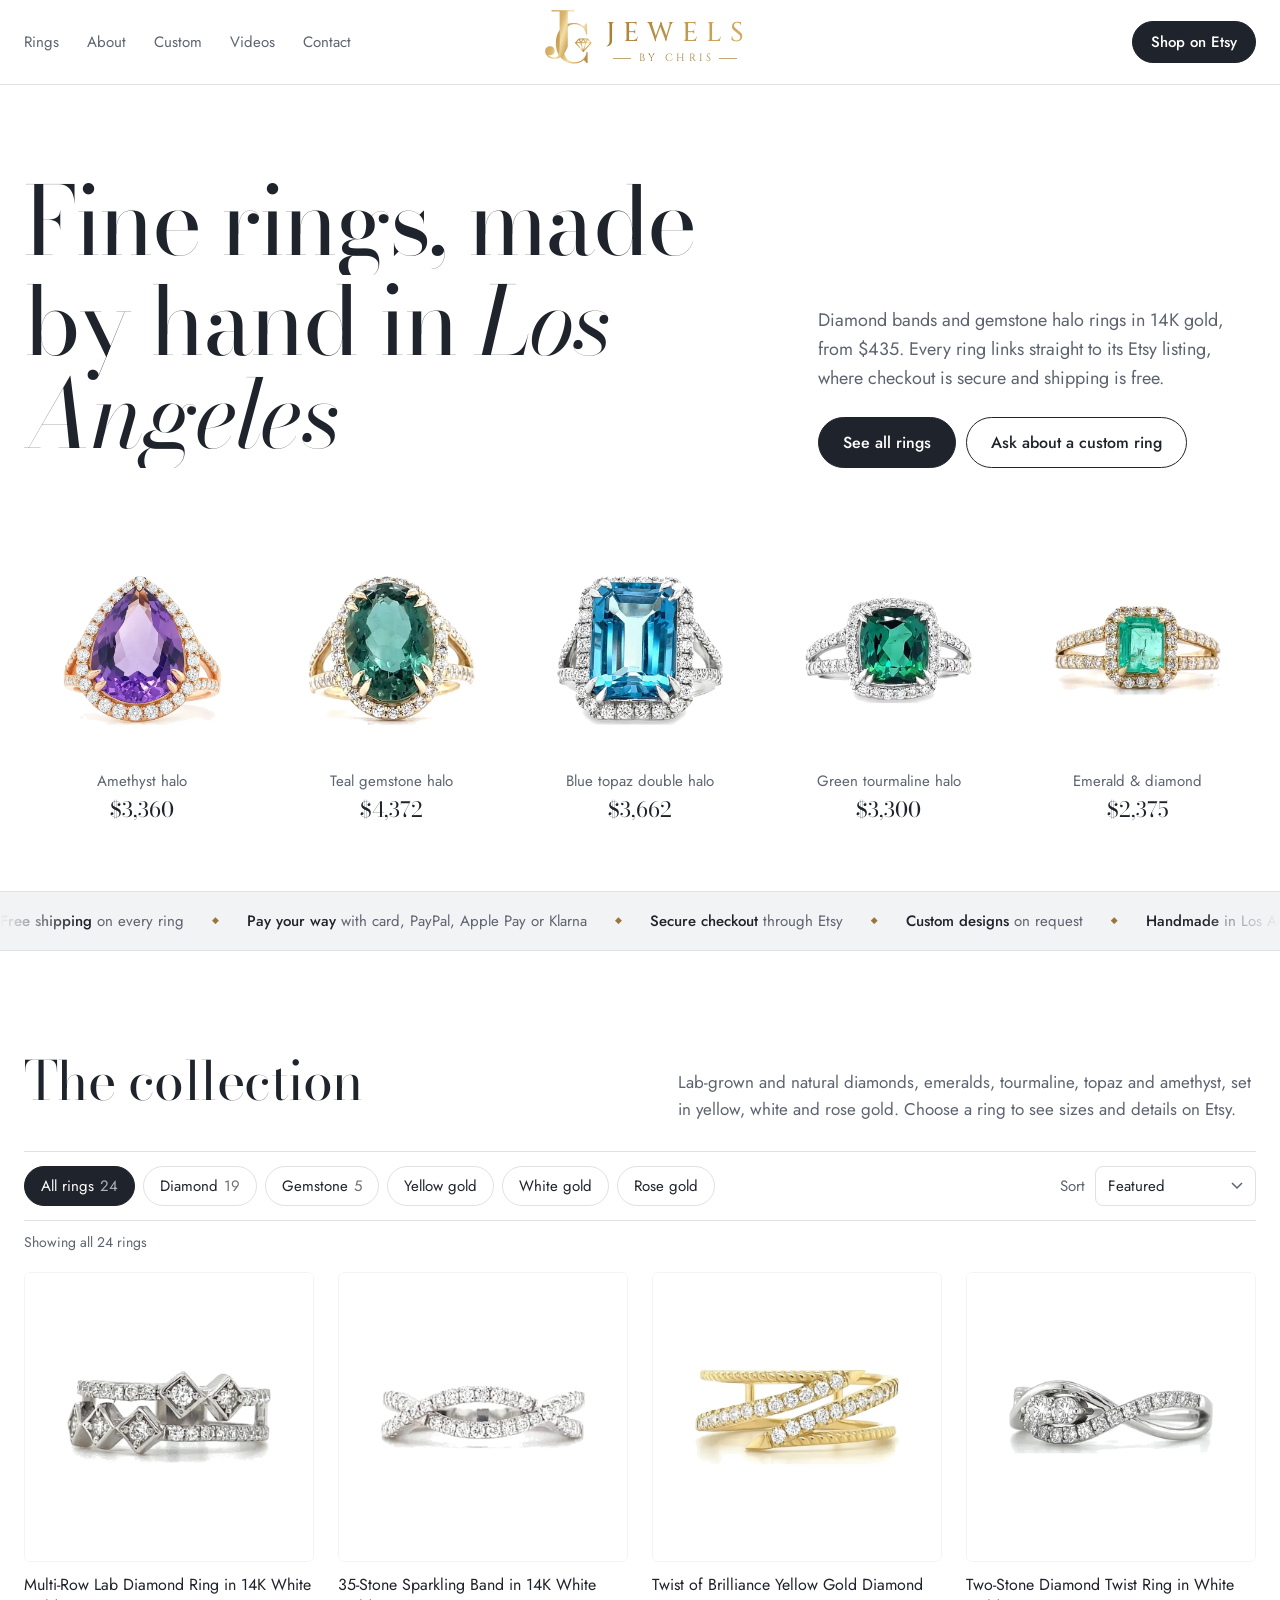
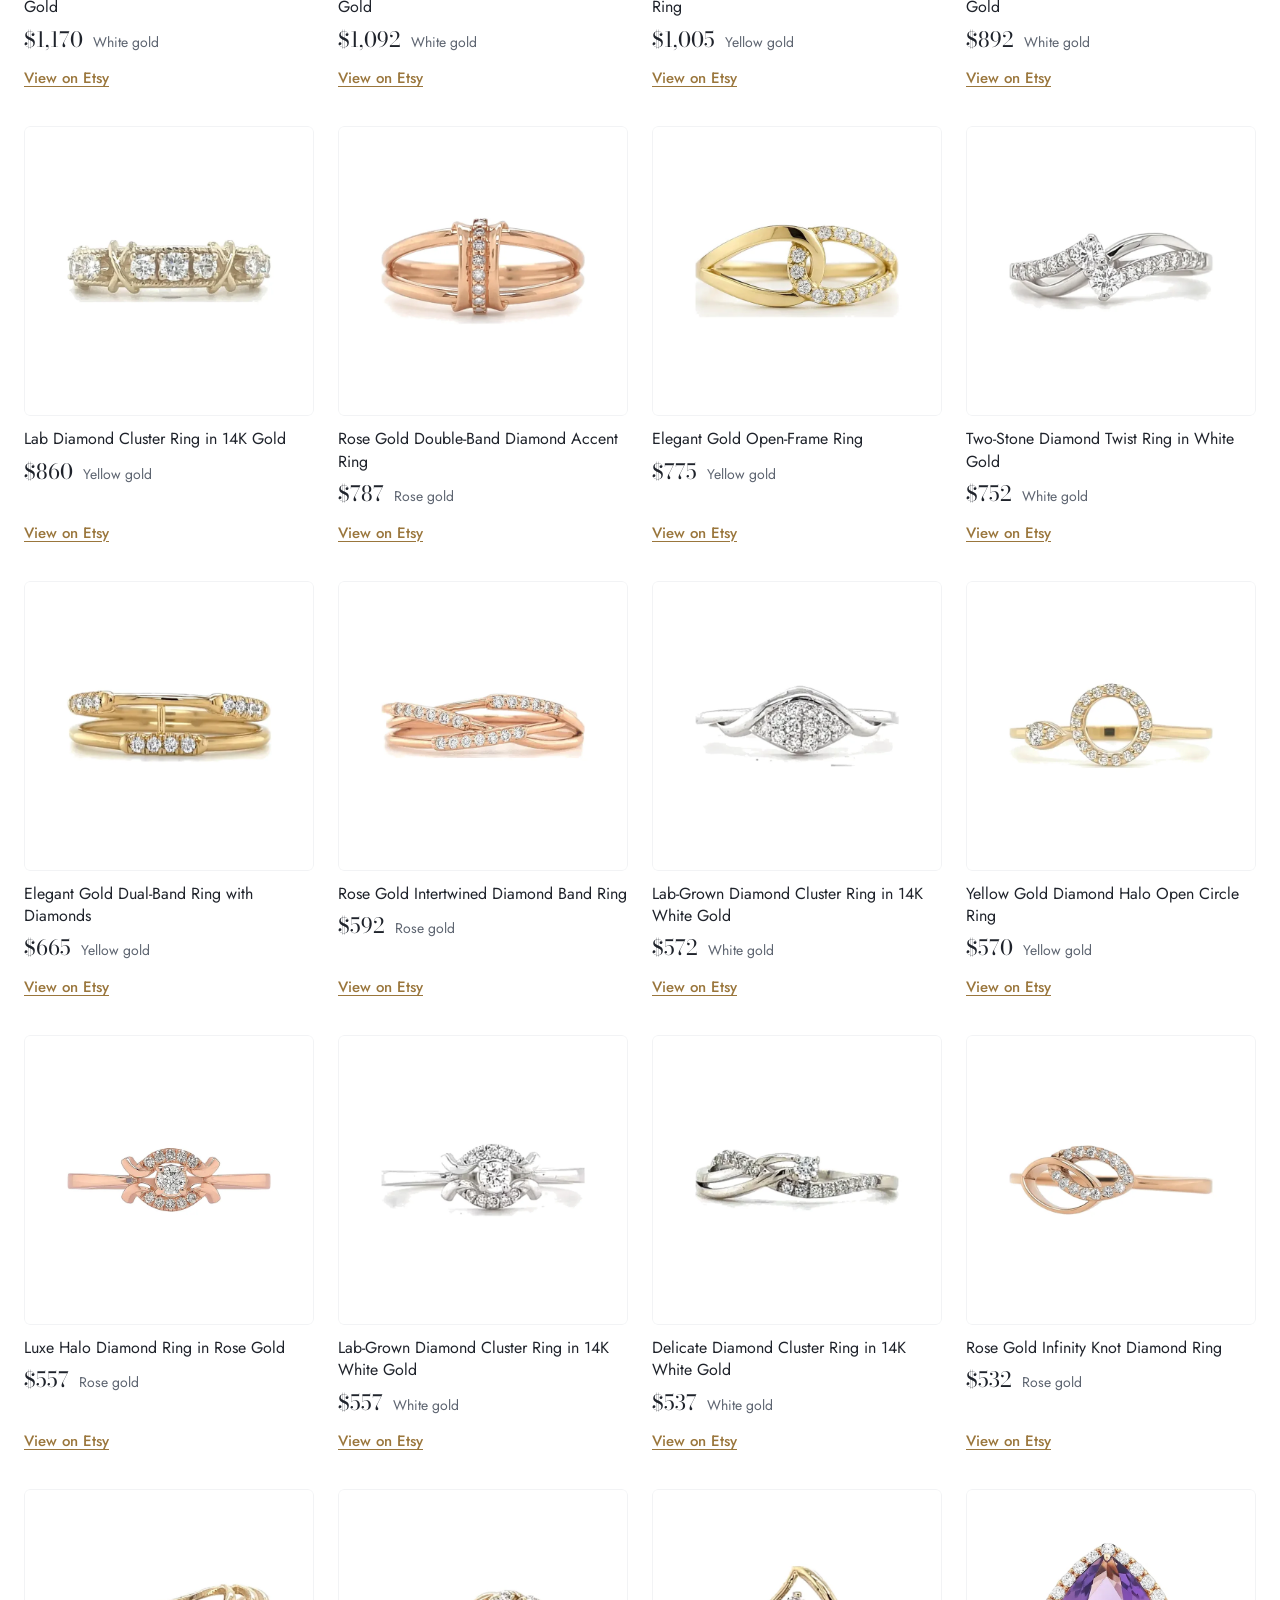
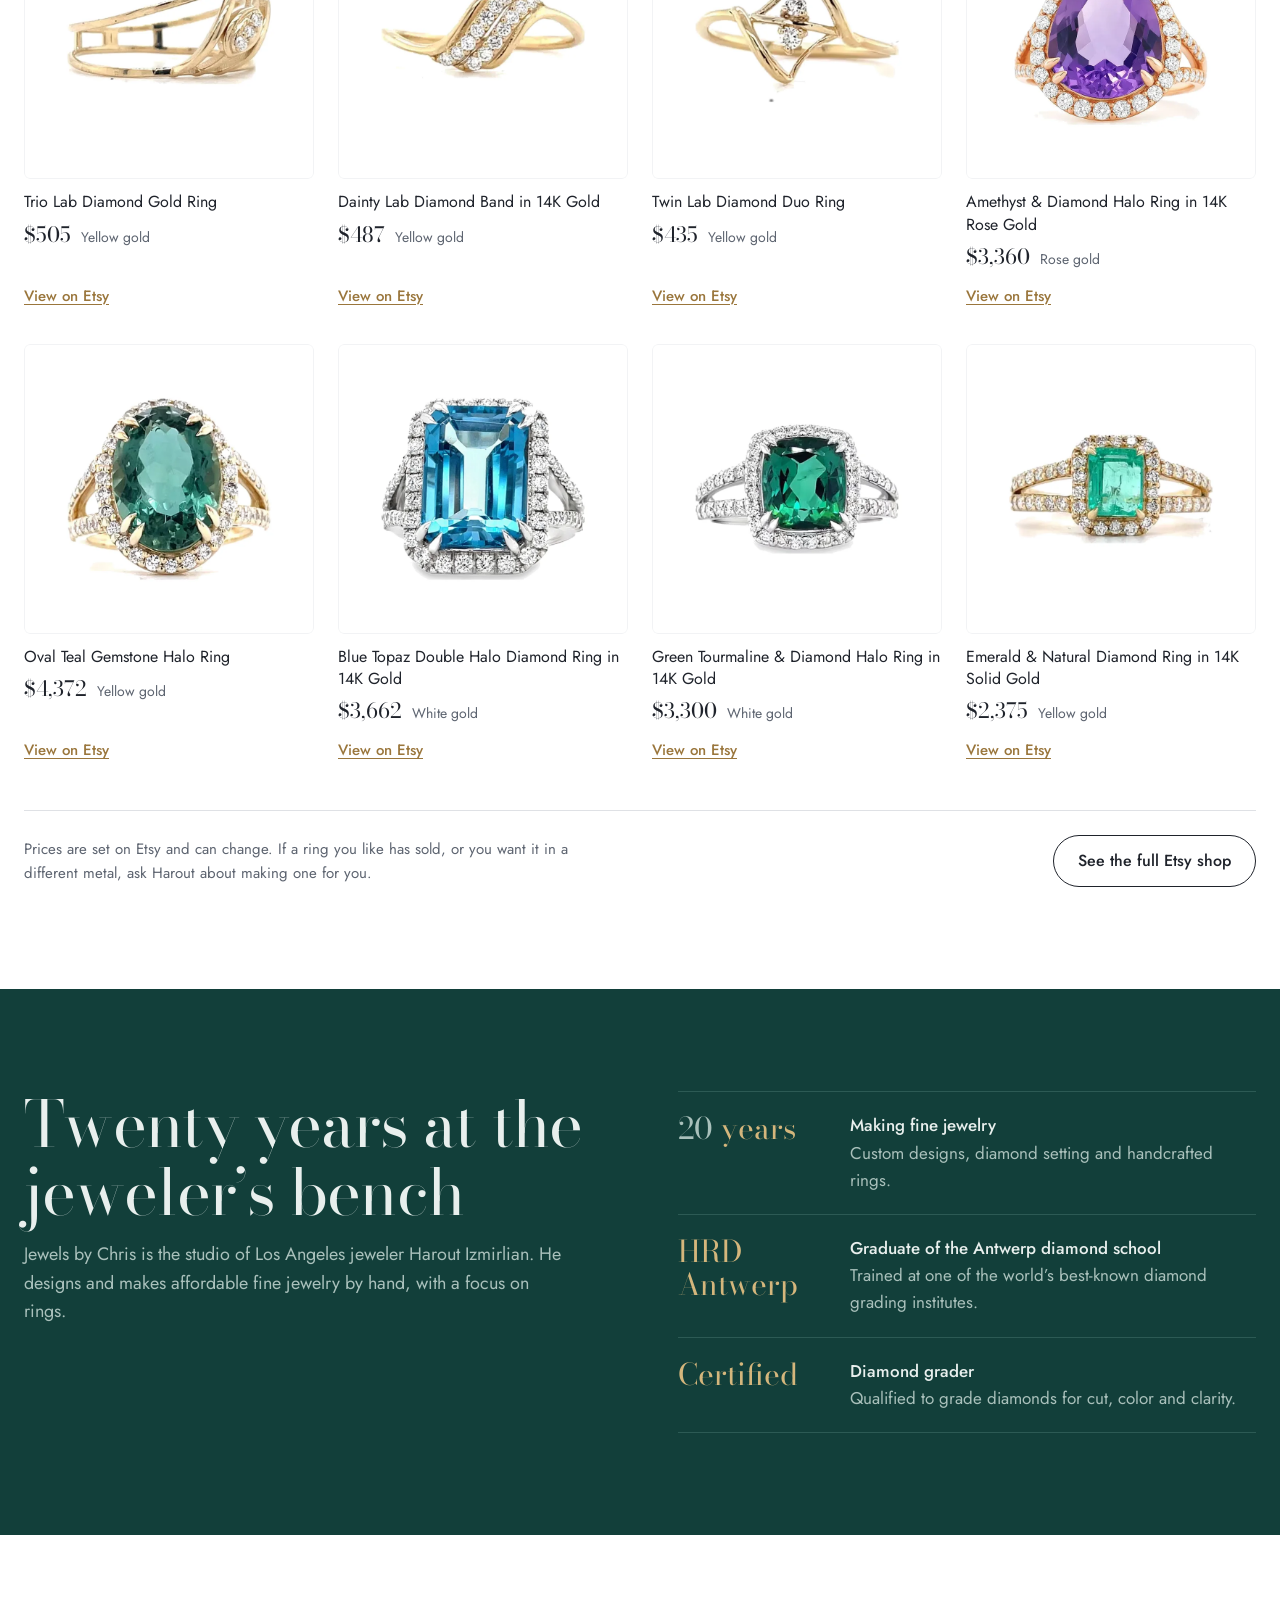
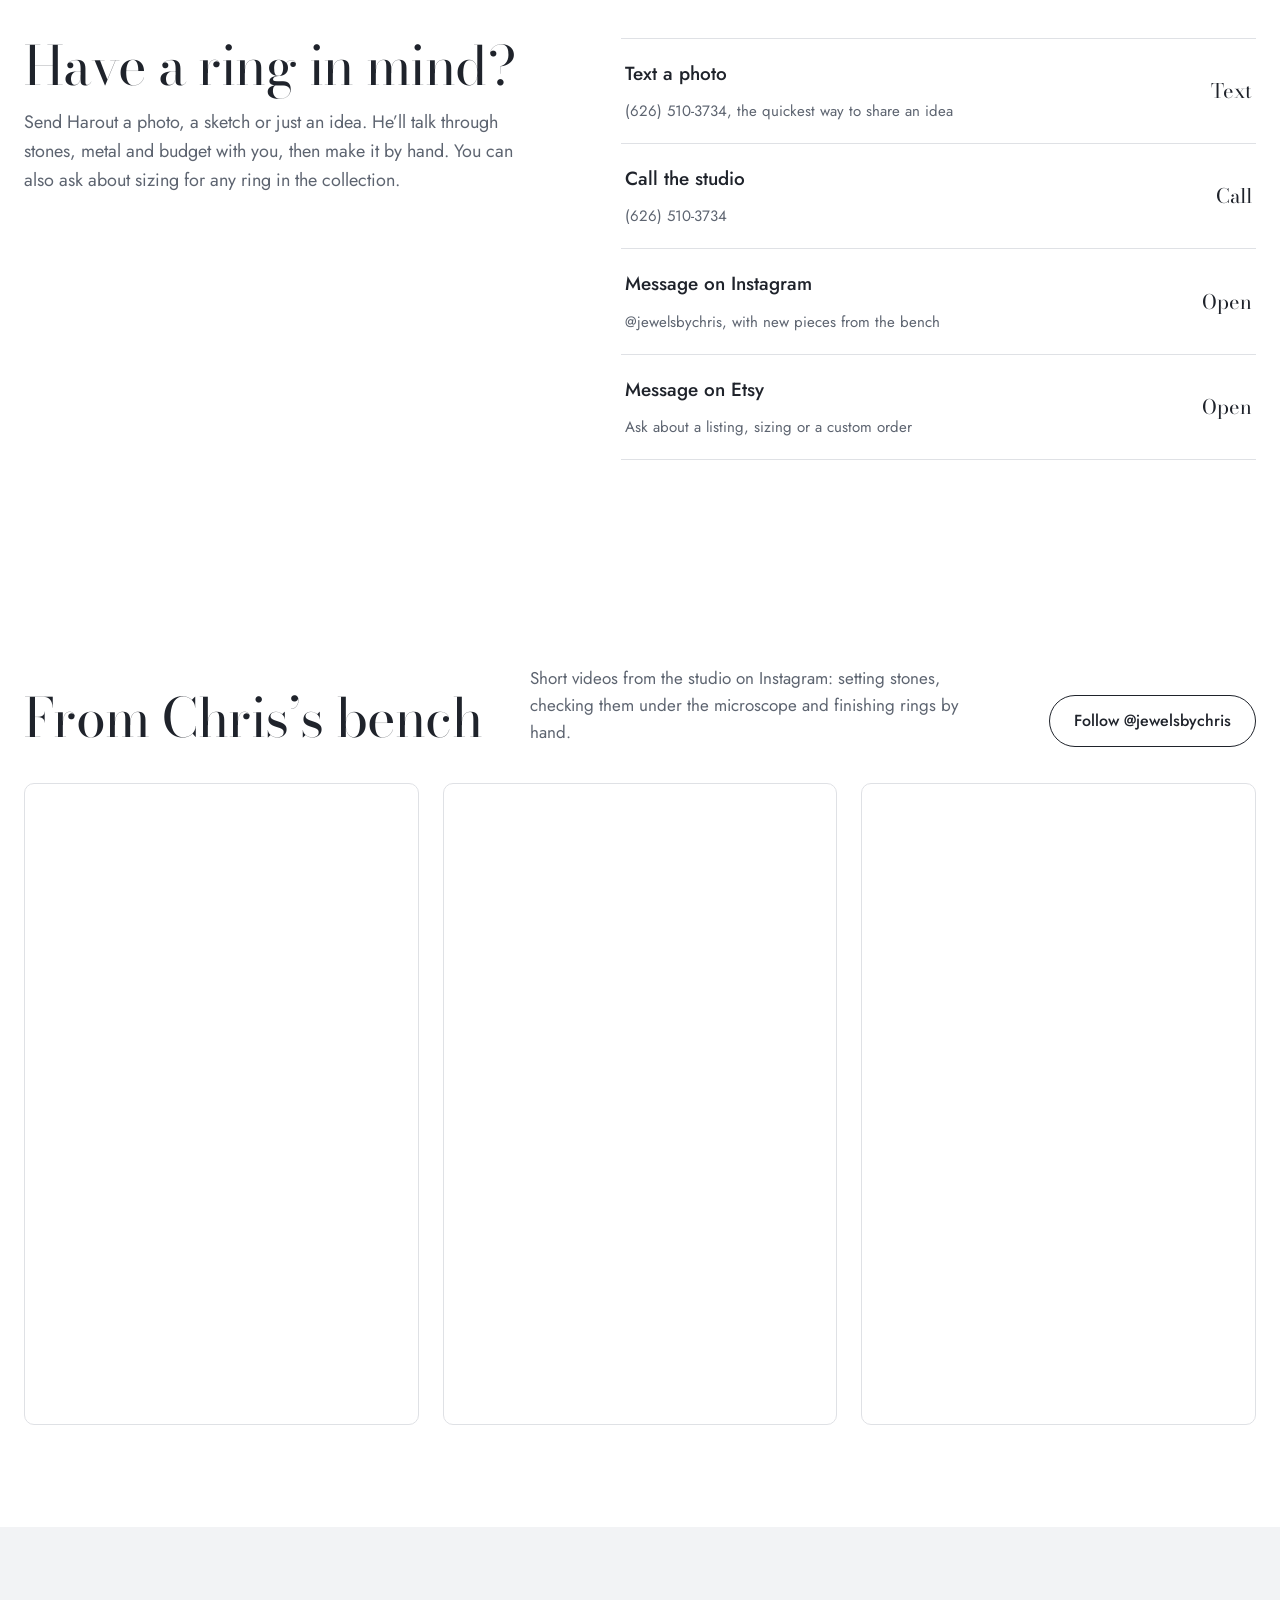
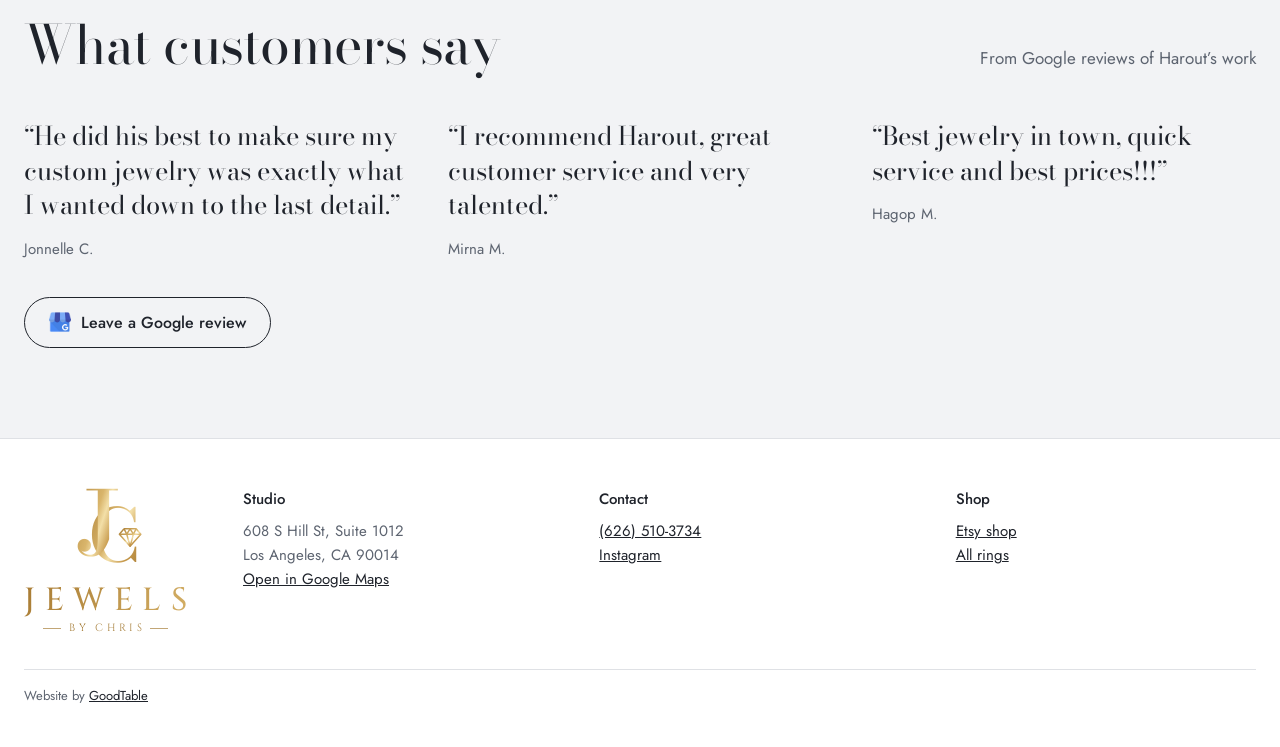
==== commit 984550e0: "Sharpen monogram, smooth logo shimmer, fix mobile sideways scroll Co-Authored-By: Claude Opus 5.5 <n" ====
--- a/izmirlian-jewelry-github/index.html
+++ b/izmirlian-jewelry-github/index.html
@@ -295,6 +295,7 @@
     }
     * { box-sizing: border-box; }
     html { scroll-behavior: smooth; scroll-padding-top: 88px; }
+    main { overflow-x: clip; }
     body { margin: 0; background: var(--white); color: var(--ink); font: 400 17px/1.6 var(--sans); -webkit-font-smoothing: antialiased; }
     a { color: inherit; }
     img { display: block; max-width: 100%; height: auto; }
@@ -316,7 +317,7 @@
 
     /* Wordmark echoes the logo: spaced capitals over an italic "by chris" */
     .logo { display: inline-flex; align-items: center; gap: 10px; text-decoration: none; }
-    .logo-mono { width: 50px; height: 55px; overflow: visible; }
+    .logo-mono { width: 60px; height: 66px; overflow: visible; }
     .logo-words { display: flex; flex-direction: column; align-items: center; line-height: 1; }
     .logo-name { font-family: "Cinzel", var(--serif); font-size: 27px; font-weight: 500; letter-spacing: .3em; margin-right: -.3em; background: linear-gradient(120deg, #a87b33, #d9b56b 45%, #f3dfa8 52%, #c79a4c 62%, #9c7130) 0 0 / 250% 100%; -webkit-background-clip: text; background-clip: text; color: transparent; animation: gold-sweep 7s 1.2s ease-in-out infinite; }
     .logo-by { display: flex; align-items: center; gap: 8px; margin-top: 6px; font-family: "Cinzel", var(--serif); font-size: 10.5px; letter-spacing: .32em; color: #a8803d; text-transform: uppercase; }
@@ -483,7 +484,8 @@
       body { font-size: 16px; }
       .wrap { width: calc(100% - 32px); }
       .tray { margin-inline: -16px; padding-inline: 16px; scroll-padding-inline: 16px; }
-      .logo-mono { width: 40px; height: 44px; }
+      .logo-mono { width: 50px; height: 55px; }
+      .reels { margin-inline: -16px; padding: 0 16px 8px; }
       .logo-name { font-size: 21px; }
       .logo-by { font-size: 9px; }
       .rings { grid-template-columns: repeat(2, minmax(0, 1fr)); gap: 28px 14px; }
@@ -506,22 +508,22 @@
 <body>
   <svg width="0" height="0" style="position:absolute" aria-hidden="true" focusable="false">
     <defs>
-      <linearGradient id="gold" x1="0" y1="0" x2="1" y2="1">
+      <linearGradient id="gold" x1="0" y1="0" x2="1" y2="1" spreadMethod="repeat">
         <stop offset="0" stop-color="#a87b33"/>
         <stop offset=".45" stop-color="#d9b56b"/>
         <stop offset=".55" stop-color="#f3dfa8"/>
         <stop offset=".7" stop-color="#c79a4c"/>
         <stop offset="1" stop-color="#9c7130"/>
-        <animateTransform class="shimmer" attributeName="gradientTransform" type="translate" values="-1 -1; 1 1; 1 1" keyTimes="0; .22; 1" dur="7s" begin="1.2s" repeatCount="indefinite"/>
+        <animateTransform class="shimmer" attributeName="gradientTransform" type="translate" values="0 0; 0 0; 1 1" keyTimes="0; .72; 1" dur="7s" begin="0s" repeatCount="indefinite"/>
       </linearGradient>
       <linearGradient id="gold-base" x1="0" y1="0" x2="1" y2="1">
         <stop offset="0" stop-color="#a87b33"/><stop offset=".5" stop-color="#cfa75c"/><stop offset="1" stop-color="#9c7130"/>
       </linearGradient>
       <!-- Monogram: tall J laid over a fine C, with a cut diamond in the C's opening (after the Instagram logo) -->
       <symbol id="monogram" viewBox="0 0 100 110">
-        <text class="m-c" x="58" y="88" text-anchor="middle" font-family="'Bodoni Moda', Didot, serif" font-size="92" font-weight="400" fill="url(#gold)">C</text>
-        <text class="m-j" x="44" y="80" text-anchor="middle" font-family="'Bodoni Moda', Didot, serif" font-size="104" font-weight="500" fill="url(#gold)">J</text>
-        <g class="m-diamond" fill="none" stroke="url(#gold)" stroke-width="1.6" stroke-linejoin="round" transform="translate(63 48)">
+        <text class="m-c" x="60" y="90" text-anchor="middle" font-family="'Bodoni Moda', Didot, serif" font-size="88" font-weight="500" style="font-variation-settings:'opsz' 11" fill="url(#gold)">C</text>
+        <text class="m-j" x="40" y="80" text-anchor="middle" font-family="'Bodoni Moda', Didot, serif" font-size="104" font-weight="600" style="font-variation-settings:'opsz' 11" fill="url(#gold)">J</text>
+        <g class="m-diamond" fill="none" stroke="url(#gold)" stroke-width="2.2" stroke-linejoin="round" transform="translate(66 50) scale(.8)">
           <path pathLength="1" d="M7 0H25L32 8L16 26L0 8Z"/>
           <path pathLength="1" d="M0 8H32M7 0L11 8L16 26M25 0L21 8L16 26M11 8L16 0L21 8"/>
         </g>
